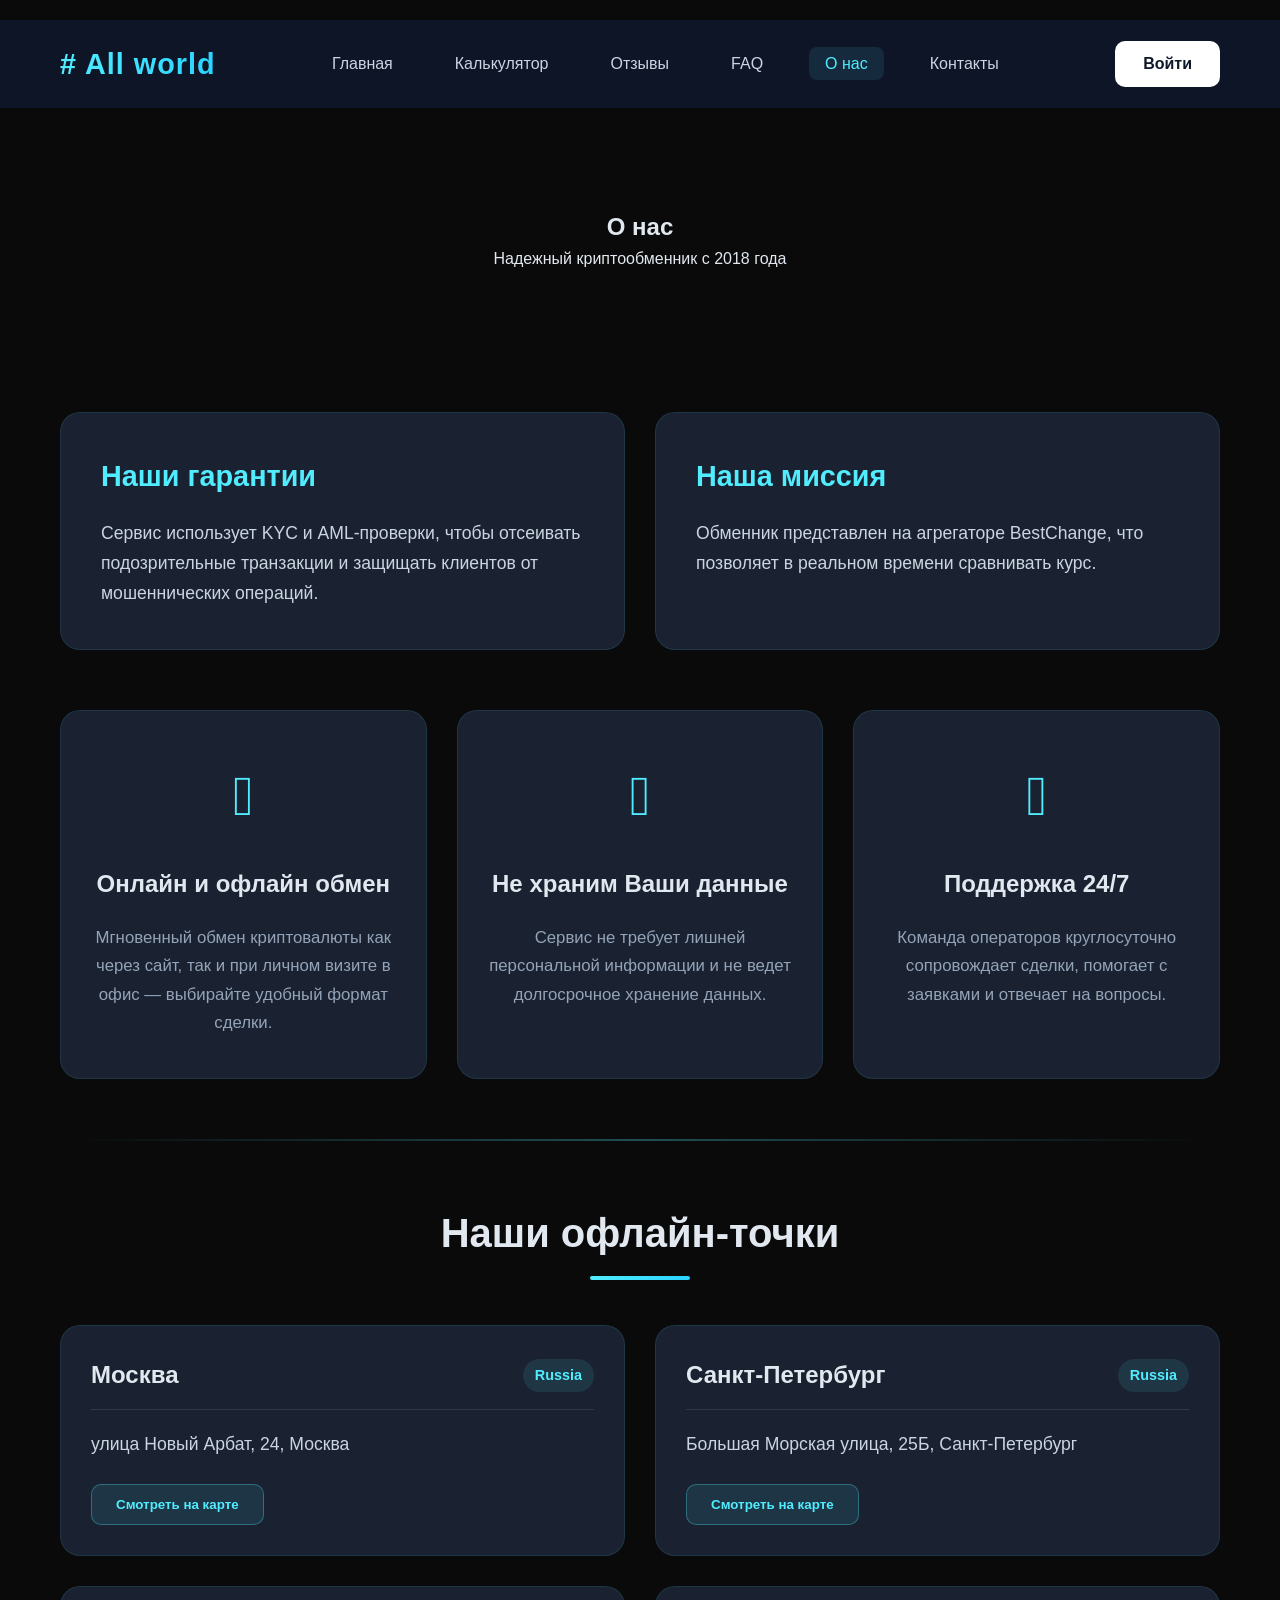
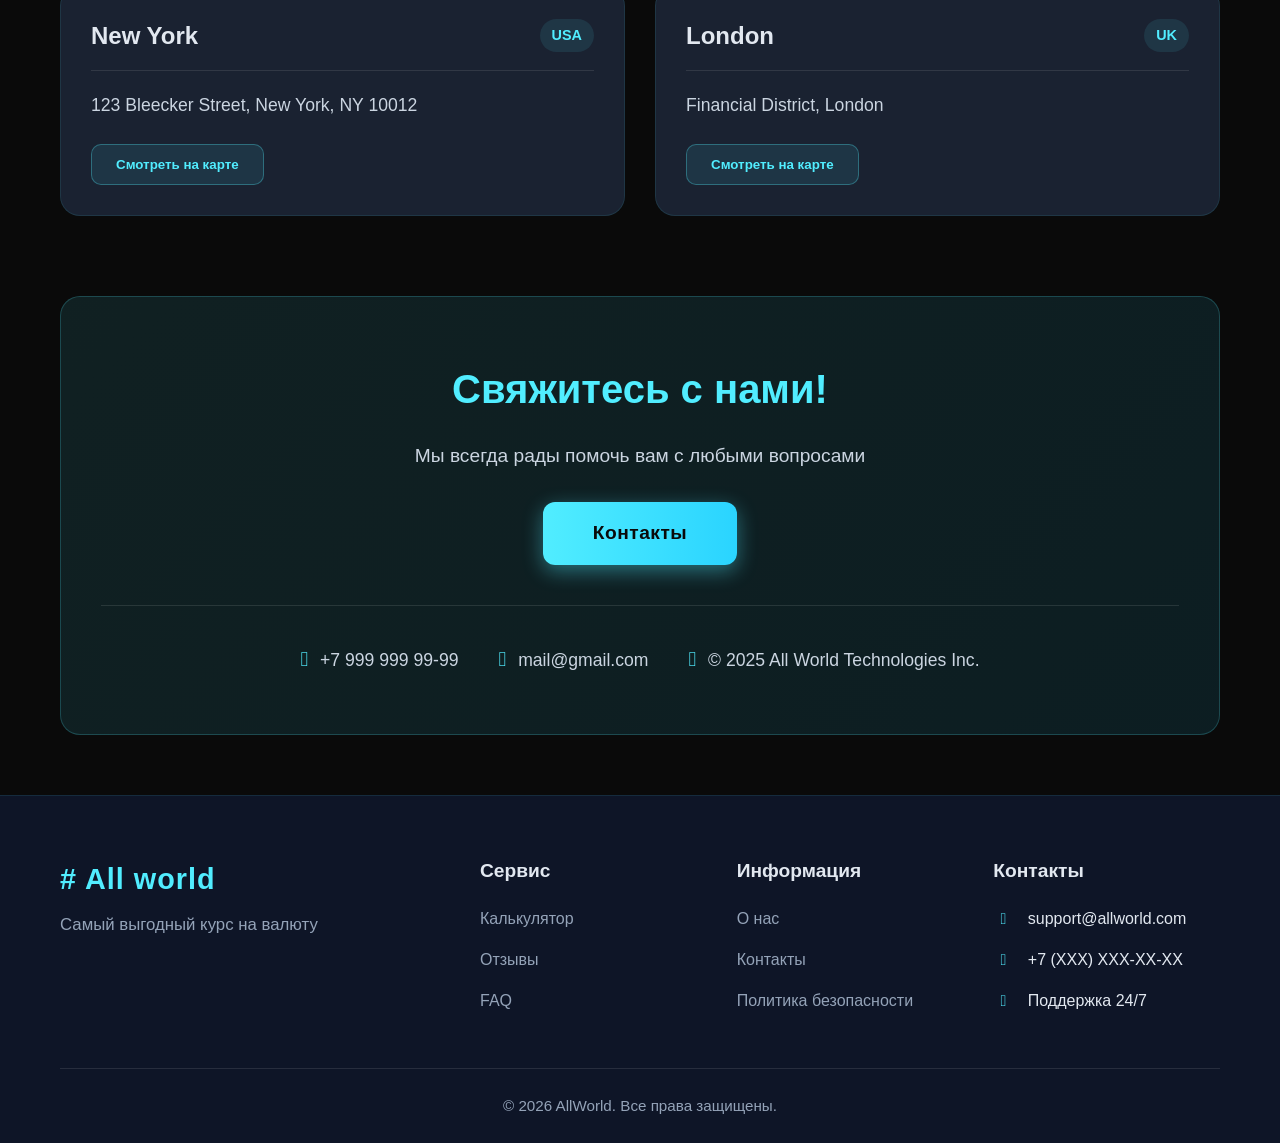
==== about.html @ 9ebff976 "aff files" ====
<!DOCTYPE html>
<!-- saved from url=(0035)https://allworld.onedaycrm.ru/about -->
<html lang="ru"><plasmo-csui id="plasmo-inspector"><template shadowrootmode="open"><style>@import "https://fonts.googleapis.com/css2?family=Inter:wght@300;400;500&display=swap";@import "https://fonts.googleapis.com/css2?family=Roboto:wght@300;400;500&display=swap";@import "https://fonts.googleapis.com/css2?family=Inter:wght@100..900&family=Roboto+Mono:ital,wght@0,100..700;1,100..700&display=swap";*,:before,:after,::backdrop{--tw-border-spacing-x:0;--tw-border-spacing-y:0;--tw-translate-x:0;--tw-translate-y:0;--tw-rotate:0;--tw-skew-x:0;--tw-skew-y:0;--tw-scale-x:1;--tw-scale-y:1;--tw-pan-x: ;--tw-pan-y: ;--tw-pinch-zoom: ;--tw-scroll-snap-strictness:proximity;--tw-gradient-from-position: ;--tw-gradient-via-position: ;--tw-gradient-to-position: ;--tw-ordinal: ;--tw-slashed-zero: ;--tw-numeric-figure: ;--tw-numeric-spacing: ;--tw-numeric-fraction: ;--tw-ring-inset: ;--tw-ring-offset-width:0px;--tw-ring-offset-color:#fff;--tw-ring-color:#3b82f680;--tw-ring-offset-shadow:0 0 #0000;--tw-ring-shadow:0 0 #0000;--tw-shadow:0 0 #0000;--tw-shadow-colored:0 0 #0000;--tw-blur: ;--tw-brightness: ;--tw-contrast: ;--tw-grayscale: ;--tw-hue-rotate: ;--tw-invert: ;--tw-saturate: ;--tw-sepia: ;--tw-drop-shadow: ;--tw-backdrop-blur: ;--tw-backdrop-brightness: ;--tw-backdrop-contrast: ;--tw-backdrop-grayscale: ;--tw-backdrop-hue-rotate: ;--tw-backdrop-invert: ;--tw-backdrop-opacity: ;--tw-backdrop-saturate: ;--tw-backdrop-sepia: ;--tw-contain-size: ;--tw-contain-layout: ;--tw-contain-paint: ;--tw-contain-style: }*,:before,:after{box-sizing:border-box;border:0 solid #e5e7eb}:before,:after{--tw-content:""}html,:host{-webkit-text-size-adjust:100%;tab-size:4;font-feature-settings:normal;font-variation-settings:normal;-webkit-tap-highlight-color:transparent;font-family:ui-sans-serif,system-ui,sans-serif,Apple Color Emoji,Segoe UI Emoji,Segoe UI Symbol,Noto Color Emoji;line-height:1.5}body{line-height:inherit;margin:0}hr{height:0;color:inherit;border-top-width:1px}abbr:where([title]){text-decoration:underline dotted}h1,h2,h3,h4,h5,h6{font-size:inherit;font-weight:inherit}a{color:inherit;text-decoration:inherit}b,strong{font-weight:bolder}code,kbd,samp,pre{font-feature-settings:normal;font-variation-settings:normal;font-family:ui-monospace,SFMono-Regular,Menlo,Monaco,Consolas,Liberation Mono,Courier New,monospace;font-size:1em}small{font-size:80%}sub,sup{vertical-align:baseline;font-size:75%;line-height:0;position:relative}sub{bottom:-.25em}sup{top:-.5em}table{text-indent:0;border-color:inherit;border-collapse:collapse}button,input,optgroup,select,textarea{font-feature-settings:inherit;font-variation-settings:inherit;font-family:inherit;font-size:100%;font-weight:inherit;line-height:inherit;letter-spacing:inherit;color:inherit;margin:0;padding:0}button,select{text-transform:none}button,input:where([type=button]),input:where([type=reset]),input:where([type=submit]){-webkit-appearance:button;background-color:#0000;background-image:none}:-moz-focusring{outline:auto}:-moz-ui-invalid{box-shadow:none}progress{vertical-align:baseline}::-webkit-inner-spin-button{height:auto}::-webkit-outer-spin-button{height:auto}[type=search]{-webkit-appearance:textfield;outline-offset:-2px}::-webkit-search-decoration{-webkit-appearance:none}::-webkit-file-upload-button{-webkit-appearance:button;font:inherit}summary{display:list-item}blockquote,dl,dd,h1,h2,h3,h4,h5,h6,hr,figure,p,pre{margin:0}fieldset{margin:0;padding:0}legend{padding:0}ol,ul,menu{margin:0;padding:0;list-style:none}dialog{padding:0}textarea{resize:vertical}input::-moz-placeholder{opacity:1;color:#9ca3af}textarea::-moz-placeholder{opacity:1;color:#9ca3af}input::placeholder,textarea::placeholder{opacity:1;color:#9ca3af}button,[role=button]{cursor:pointer}:disabled{cursor:default}img,svg,video,canvas,audio,iframe,embed,object{vertical-align:middle;display:block}img,video{max-width:100%;height:auto}[hidden]:where(:not([hidden=until-found])){display:none}.\!container{width:100%!important}.container{width:100%}@media (width>=640px){.\!container{max-width:640px!important}.container{max-width:640px}}@media (width>=768px){.\!container{max-width:768px!important}.container{max-width:768px}}@media (width>=1024px){.\!container{max-width:1024px!important}.container{max-width:1024px}}@media (width>=1280px){.\!container{max-width:1280px!important}.container{max-width:1280px}}@media (width>=1536px){.\!container{max-width:1536px!important}.container{max-width:1536px}}.sr-only{clip:rect(0,0,0,0);white-space:nowrap;border-width:0;width:1px;height:1px;margin:-1px;padding:0;position:absolute;overflow:hidden}.pointer-events-none{pointer-events:none}.visible{visibility:visible}.collapse{visibility:collapse}.static{position:static}.fixed{position:fixed}.absolute{position:absolute}.relative{position:relative}.inset-0{inset:0}.-left-5{left:-1.25rem}.-right-3{right:-.75rem}.-top-16{top:-4rem}.-top-5{top:-1.25rem}.-top-6{top:-1.5rem}.-top-8{top:-2rem}.-top-9{top:-2.25rem}.bottom-0{bottom:0}.left-0{left:0}.left-1\/2{left:50%}.left-12{left:3rem}.left-\[32px\]{left:32px}.right-0{right:0}.right-4{right:1rem}.right-\[15px\]{right:15px}.right-\[21px\]{right:21px}.right-\[39px\]{right:39px}.top-0{top:0}.top-0\.5{top:.125rem}.top-4{top:1rem}.top-40{top:10rem}.top-8{top:2rem}.top-\[120px\]{top:120px}.top-\[127px\]{top:127px}.top-\[13px\]{top:13px}.top-\[23px\]{top:23px}.top-\[250px\]{top:250px}.top-\[47px\]{top:47px}.top-auto{top:auto}.z-0{z-index:0}.z-10{z-index:10}.z-20{z-index:20}.z-50{z-index:50}.z-\[1000\]{z-index:1000}.z-\[999999\]{z-index:999999}.col-span-2{grid-column:span 2/span 2}.m-0{margin:0}.m-1{margin:.25rem}.m-2{margin:.5rem}.m-3{margin:.75rem}.m-4{margin:1rem}.m-auto{margin:auto}.-mx-4{margin-left:-1rem;margin-right:-1rem}.mx-0{margin-left:0;margin-right:0}.mx-4{margin-left:1rem;margin-right:1rem}.mx-auto{margin-left:auto;margin-right:auto}.my-0{margin-top:0;margin-bottom:0}.my-1{margin-top:.25rem;margin-bottom:.25rem}.my-10{margin-top:2.5rem;margin-bottom:2.5rem}.my-12{margin-top:3rem;margin-bottom:3rem}.my-16{margin-top:4rem;margin-bottom:4rem}.my-2{margin-top:.5rem;margin-bottom:.5rem}.my-2\.5{margin-top:.625rem;margin-bottom:.625rem}.my-3{margin-top:.75rem;margin-bottom:.75rem}.my-4{margin-top:1rem;margin-bottom:1rem}.my-5{margin-top:1.25rem;margin-bottom:1.25rem}.my-6{margin-top:1.5rem;margin-bottom:1.5rem}.my-8{margin-top:2rem;margin-bottom:2rem}.-mb-2{margin-bottom:-.5rem}.mb-0{margin-bottom:0}.mb-1{margin-bottom:.25rem}.mb-10{margin-bottom:2.5rem}.mb-12{margin-bottom:3rem}.mb-16{margin-bottom:4rem}.mb-2{margin-bottom:.5rem}.mb-3{margin-bottom:.75rem}.mb-4{margin-bottom:1rem}.mb-5{margin-bottom:1.25rem}.mb-6{margin-bottom:1.5rem}.mb-8{margin-bottom:2rem}.ml-1{margin-left:.25rem}.ml-2{margin-left:.5rem}.ml-3{margin-left:.75rem}.ml-4{margin-left:1rem}.ml-5{margin-left:1.25rem}.ml-\[-1rem\]{margin-left:-1rem}.ml-auto{margin-left:auto}.mr-0{margin-right:0}.mr-1{margin-right:.25rem}.mr-2{margin-right:.5rem}.mr-3{margin-right:.75rem}.mr-4{margin-right:1rem}.mr-\[-1rem\]{margin-right:-1rem}.ms-3{margin-inline-start:.75rem}.mt-0{margin-top:0}.mt-1{margin-top:.25rem}.mt-10{margin-top:2.5rem}.mt-12{margin-top:3rem}.mt-16{margin-top:4rem}.mt-2{margin-top:.5rem}.mt-3{margin-top:.75rem}.mt-4{margin-top:1rem}.mt-5{margin-top:1.25rem}.mt-6{margin-top:1.5rem}.mt-8{margin-top:2rem}.mt-\[-1rem\]{margin-top:-1rem}.block{display:block}.inline-block{display:inline-block}.inline{display:inline}.flex{display:flex}.inline-flex{display:inline-flex}.grid{display:grid}.contents{display:contents}.hidden{display:none}.aspect-square{aspect-ratio:1}.h-10{height:2.5rem}.h-14{height:3.5rem}.h-16{height:4rem}.h-2{height:.5rem}.h-3{height:.75rem}.h-4{height:1rem}.h-5{height:1.25rem}.h-6{height:1.5rem}.h-8{height:2rem}.h-9{height:2.25rem}.h-\[140px\]{height:140px}.h-\[14px\]{height:14px}.h-\[152px\]{height:152px}.h-\[1px\]{height:1px}.h-\[24px\]{height:24px}.h-\[251px\]{height:251px}.h-\[252px\]{height:252px}.h-\[280px\]{height:280px}.h-\[32px\]{height:32px}.h-\[360px\]{height:360px}.h-\[36px\]{height:36px}.h-\[643px\]{height:643px}.h-\[650px\]{height:650px}.h-\[6px\]{height:6px}.h-\[80\%\]{height:80%}.h-\[88px\]{height:88px}.h-auto{height:auto}.h-full{height:100%}.h-screen{height:100vh}.max-h-\[400px\]{max-height:400px}.max-h-\[594px\]{max-height:594px}.max-h-\[643px\]{max-height:643px}.max-h-\[644px\]{max-height:644px}.max-h-\[648px\]{max-height:648px}.max-h-\[794px\]{max-height:794px}.max-h-\[80vh\]{max-height:80vh}.max-h-\[813px\]{max-height:813px}.max-h-fit{max-height:fit-content}.max-h-full{max-height:100%}.min-h-0{min-height:0}.min-h-\[50px\]{min-height:50px}.w-1\/2{width:50%}.w-10{width:2.5rem}.w-11\/12{width:91.6667%}.w-12{width:3rem}.w-14{width:3.5rem}.w-16{width:4rem}.w-3{width:.75rem}.w-4{width:1rem}.w-5{width:1.25rem}.w-6{width:1.5rem}.w-8{width:2rem}.w-\[106px\]{width:106px}.w-\[108px\]{width:108px}.w-\[116px\]{width:116px}.w-\[120px\]{width:120px}.w-\[130px\]{width:130px}.w-\[140px\]{width:140px}.w-\[147px\]{width:147px}.w-\[167px\]{width:167px}.w-\[168px\]{width:168px}.w-\[177px\]{width:177px}.w-\[180px\]{width:180px}.w-\[195px\]{width:195px}.w-\[222px\]{width:222px}.w-\[296px\]{width:296px}.w-\[30px\]{width:30px}.w-\[328px\]{width:328px}.w-\[360px\]{width:360px}.w-\[48\%\]{width:48%}.w-\[50\%\]{width:50%}.w-\[60px\]{width:60px}.w-\[6px\]{width:6px}.w-\[78px\]{width:78px}.w-\[90\%\]{width:90%}.w-\[97px\]{width:97px}.w-\[98px\]{width:98px}.w-\[calc\(100\%-19px\)\]{width:calc(100% - 19px)}.w-auto{width:auto}.w-fit{width:fit-content}.w-full{width:100%}.w-min{width:min-content}.min-w-48{min-width:12rem}.min-w-5{min-width:1.25rem}.min-w-\[138px\]{min-width:138px}.min-w-\[160px\]{min-width:160px}.max-w-\[150px\]{max-width:150px}.max-w-\[220px\]{max-width:220px}.max-w-\[290px\]{max-width:290px}.max-w-\[450px\]{max-width:450px}.max-w-\[500px\]{max-width:500px}.max-w-lg{max-width:32rem}.max-w-md{max-width:28rem}.max-w-xl{max-width:36rem}.flex-1{flex:1}.flex-shrink-0,.shrink-0{flex-shrink:0}.flex-grow{flex-grow:1}.-translate-x-1\/2{--tw-translate-x:-50%;transform:translate(var(--tw-translate-x),var(--tw-translate-y))rotate(var(--tw-rotate))skewX(var(--tw-skew-x))skewY(var(--tw-skew-y))scaleX(var(--tw-scale-x))scaleY(var(--tw-scale-y))}.-translate-y-16{--tw-translate-y:-4rem;transform:translate(var(--tw-translate-x),var(--tw-translate-y))rotate(var(--tw-rotate))skewX(var(--tw-skew-x))skewY(var(--tw-skew-y))scaleX(var(--tw-scale-x))scaleY(var(--tw-scale-y))}.-translate-y-2{--tw-translate-y:-.5rem;transform:translate(var(--tw-translate-x),var(--tw-translate-y))rotate(var(--tw-rotate))skewX(var(--tw-skew-x))skewY(var(--tw-skew-y))scaleX(var(--tw-scale-x))scaleY(var(--tw-scale-y))}.-translate-y-6{--tw-translate-y:-1.5rem;transform:translate(var(--tw-translate-x),var(--tw-translate-y))rotate(var(--tw-rotate))skewX(var(--tw-skew-x))skewY(var(--tw-skew-y))scaleX(var(--tw-scale-x))scaleY(var(--tw-scale-y))}.translate-x-0{--tw-translate-x:0px;transform:translate(var(--tw-translate-x),var(--tw-translate-y))rotate(var(--tw-rotate))skewX(var(--tw-skew-x))skewY(var(--tw-skew-y))scaleX(var(--tw-scale-x))scaleY(var(--tw-scale-y))}.translate-x-0\.5{--tw-translate-x:.125rem;transform:translate(var(--tw-translate-x),var(--tw-translate-y))rotate(var(--tw-rotate))skewX(var(--tw-skew-x))skewY(var(--tw-skew-y))scaleX(var(--tw-scale-x))scaleY(var(--tw-scale-y))}.translate-x-3{--tw-translate-x:.75rem;transform:translate(var(--tw-translate-x),var(--tw-translate-y))rotate(var(--tw-rotate))skewX(var(--tw-skew-x))skewY(var(--tw-skew-y))scaleX(var(--tw-scale-x))scaleY(var(--tw-scale-y))}.translate-x-8{--tw-translate-x:2rem;transform:translate(var(--tw-translate-x),var(--tw-translate-y))rotate(var(--tw-rotate))skewX(var(--tw-skew-x))skewY(var(--tw-skew-y))scaleX(var(--tw-scale-x))scaleY(var(--tw-scale-y))}.translate-x-\[0\.6rem\]{--tw-translate-x:.6rem;transform:translate(var(--tw-translate-x),var(--tw-translate-y))rotate(var(--tw-rotate))skewX(var(--tw-skew-x))skewY(var(--tw-skew-y))scaleX(var(--tw-scale-x))scaleY(var(--tw-scale-y))}.translate-y-2{--tw-translate-y:.5rem;transform:translate(var(--tw-translate-x),var(--tw-translate-y))rotate(var(--tw-rotate))skewX(var(--tw-skew-x))skewY(var(--tw-skew-y))scaleX(var(--tw-scale-x))scaleY(var(--tw-scale-y))}.translate-y-\[23px\]{--tw-translate-y:23px;transform:translate(var(--tw-translate-x),var(--tw-translate-y))rotate(var(--tw-rotate))skewX(var(--tw-skew-x))skewY(var(--tw-skew-y))scaleX(var(--tw-scale-x))scaleY(var(--tw-scale-y))}.rotate-180{--tw-rotate:180deg;transform:translate(var(--tw-translate-x),var(--tw-translate-y))rotate(var(--tw-rotate))skewX(var(--tw-skew-x))skewY(var(--tw-skew-y))scaleX(var(--tw-scale-x))scaleY(var(--tw-scale-y))}.scale-100{--tw-scale-x:1;--tw-scale-y:1;transform:translate(var(--tw-translate-x),var(--tw-translate-y))rotate(var(--tw-rotate))skewX(var(--tw-skew-x))skewY(var(--tw-skew-y))scaleX(var(--tw-scale-x))scaleY(var(--tw-scale-y))}.scale-95{--tw-scale-x:.95;--tw-scale-y:.95;transform:translate(var(--tw-translate-x),var(--tw-translate-y))rotate(var(--tw-rotate))skewX(var(--tw-skew-x))skewY(var(--tw-skew-y))scaleX(var(--tw-scale-x))scaleY(var(--tw-scale-y))}.transform{transform:translate(var(--tw-translate-x),var(--tw-translate-y))rotate(var(--tw-rotate))skewX(var(--tw-skew-x))skewY(var(--tw-skew-y))scaleX(var(--tw-scale-x))scaleY(var(--tw-scale-y))}@keyframes pulse{50%{opacity:.5}}.animate-pulse-slow{animation:3s cubic-bezier(.4,0,.6,1) infinite pulse}.cursor-default{cursor:default}.cursor-grab{cursor:grab}.cursor-grabbing{cursor:grabbing}.cursor-not-allowed{cursor:not-allowed}.cursor-pointer{cursor:pointer}.select-none{user-select:none}.resize{resize:both}.list-none{list-style-type:none}.grid-cols-3{grid-template-columns:repeat(3,minmax(0,1fr))}.flex-row{flex-direction:row}.flex-col{flex-direction:column}.flex-wrap{flex-wrap:wrap}.flex-nowrap{flex-wrap:nowrap}.items-start{align-items:flex-start}.items-end{align-items:flex-end}.items-center{align-items:center}.items-baseline{align-items:baseline}.justify-start{justify-content:flex-start}.justify-end{justify-content:flex-end}.justify-center{justify-content:center}.justify-between{justify-content:space-between}.justify-around{justify-content:space-around}.gap-0{gap:0}.gap-1{gap:.25rem}.gap-2{gap:.5rem}.gap-3{gap:.75rem}.gap-4{gap:1rem}.gap-\[10px\]{gap:10px}.gap-x-1{-moz-column-gap:.25rem;column-gap:.25rem}.gap-x-2{-moz-column-gap:.5rem;column-gap:.5rem}.gap-x-3{-moz-column-gap:.75rem;column-gap:.75rem}.gap-y-2{row-gap:.5rem}.gap-y-3{row-gap:.75rem}.gap-y-4{row-gap:1rem}.gap-y-5{row-gap:1.25rem}.space-x-1>:not([hidden])~:not([hidden]){--tw-space-x-reverse:0;margin-right:calc(.25rem*var(--tw-space-x-reverse));margin-left:calc(.25rem*calc(1 - var(--tw-space-x-reverse)))}.space-y-1>:not([hidden])~:not([hidden]){--tw-space-y-reverse:0;margin-top:calc(.25rem*calc(1 - var(--tw-space-y-reverse)));margin-bottom:calc(.25rem*var(--tw-space-y-reverse))}.space-y-2>:not([hidden])~:not([hidden]){--tw-space-y-reverse:0;margin-top:calc(.5rem*calc(1 - var(--tw-space-y-reverse)));margin-bottom:calc(.5rem*var(--tw-space-y-reverse))}.space-y-3>:not([hidden])~:not([hidden]){--tw-space-y-reverse:0;margin-top:calc(.75rem*calc(1 - var(--tw-space-y-reverse)));margin-bottom:calc(.75rem*var(--tw-space-y-reverse))}.space-y-4>:not([hidden])~:not([hidden]){--tw-space-y-reverse:0;margin-top:calc(1rem*calc(1 - var(--tw-space-y-reverse)));margin-bottom:calc(1rem*var(--tw-space-y-reverse))}.divide-y>:not([hidden])~:not([hidden]){--tw-divide-y-reverse:0;border-top-width:calc(1px*calc(1 - var(--tw-divide-y-reverse)));border-bottom-width:calc(1px*var(--tw-divide-y-reverse))}.divide-gray-100>:not([hidden])~:not([hidden]){--tw-divide-opacity:1;border-color:rgb(243 244 246/var(--tw-divide-opacity,1))}.overflow-auto{overflow:auto}.overflow-hidden{overflow:hidden}.overflow-visible{overflow:visible}.overflow-x-auto{overflow-x:auto}.overflow-y-auto{overflow-y:auto}.overflow-x-hidden{overflow-x:hidden}.overflow-x-scroll{overflow-x:scroll}.overflow-y-scroll{overflow-y:scroll}.truncate{text-overflow:ellipsis;white-space:nowrap;overflow:hidden}.whitespace-normal{white-space:normal}.whitespace-nowrap{white-space:nowrap}.whitespace-pre-line{white-space:pre-line}.whitespace-pre-wrap{white-space:pre-wrap}.break-words{overflow-wrap:break-word}.rounded{border-radius:.25rem}.rounded-\[3px\]{border-radius:3px}.rounded-\[4px\]{border-radius:4px}.rounded-full{border-radius:9999px}.rounded-lg{border-radius:.5rem}.rounded-md{border-radius:.375rem}.rounded-sm{border-radius:.125rem}.rounded-xl{border-radius:.75rem}.rounded-b-lg{border-bottom-right-radius:.5rem;border-bottom-left-radius:.5rem}.rounded-b-xl{border-bottom-right-radius:.75rem;border-bottom-left-radius:.75rem}.rounded-t-lg{border-top-left-radius:.5rem;border-top-right-radius:.5rem}.rounded-t-xl{border-top-left-radius:.75rem;border-top-right-radius:.75rem}.border{border-width:1px}.border-y{border-top-width:1px;border-bottom-width:1px}.border-b{border-bottom-width:1px}.border-t{border-top-width:1px}.border-dashed{border-style:dashed}.border-none{border-style:none}.border-black\/10{border-color:#0000001a}.border-black\/15{border-color:#00000026}.border-black\/20{border-color:#0003}.border-black\/25{border-color:#00000040}.border-black\/8{border-color:#00000014}.border-black\/\[0\.16\]{border-color:#00000029}.border-gray-200{--tw-border-opacity:1;border-color:rgb(229 231 235/var(--tw-border-opacity,1))}.border-gray-300{--tw-border-opacity:1;border-color:rgb(209 213 219/var(--tw-border-opacity,1))}.border-gray-700{--tw-border-opacity:1;border-color:rgb(55 65 81/var(--tw-border-opacity,1))}.border-peeper-purple{--tw-border-opacity:1;border-color:rgb(93 45 230/var(--tw-border-opacity,1))}.border-red-200{--tw-border-opacity:1;border-color:rgb(254 202 202/var(--tw-border-opacity,1))}.border-surface-gray{--tw-border-opacity:1;border-color:rgb(245 245 245/var(--tw-border-opacity,1))}.border-white{--tw-border-opacity:1;border-color:rgb(255 255 255/var(--tw-border-opacity,1))}.border-white\/10{border-color:#ffffff1a}.border-white\/15{border-color:#ffffff26}.border-white\/20{border-color:#fff3}.border-white\/25{border-color:#ffffff40}.border-white\/8{border-color:#ffffff14}.border-t-gray-200{--tw-border-opacity:1;border-top-color:rgb(229 231 235/var(--tw-border-opacity,1))}.border-t-white\/15{border-top-color:#ffffff26}.bg-\[\#05381A\]{--tw-bg-opacity:1;background-color:rgb(5 56 26/var(--tw-bg-opacity,1))}.bg-\[\#580808\]{--tw-bg-opacity:1;background-color:rgb(88 8 8/var(--tw-bg-opacity,1))}.bg-\[\#C5F1D8\]{--tw-bg-opacity:1;background-color:rgb(197 241 216/var(--tw-bg-opacity,1))}.bg-\[\#C7C7C7\]{--tw-bg-opacity:1;background-color:rgb(199 199 199/var(--tw-bg-opacity,1))}.bg-\[\#EBEBEB\]{--tw-bg-opacity:1;background-color:rgb(235 235 235/var(--tw-bg-opacity,1))}.bg-\[\#FCDEDE\]{--tw-bg-opacity:1;background-color:rgb(252 222 222/var(--tw-bg-opacity,1))}.bg-active-tab{background-color:#5d2de614}.bg-active-tab-hover{background-color:#5d2de629}.bg-black{--tw-bg-opacity:1;background-color:rgb(0 0 0/var(--tw-bg-opacity,1))}.bg-black\/10{background-color:#0000001a}.bg-black\/25{background-color:#00000040}.bg-black\/30{background-color:#0000004d}.bg-black\/40{background-color:#0006}.bg-black\/5{background-color:#0000000d}.bg-black\/60{background-color:#0009}.bg-black\/8{background-color:#00000014}.bg-blue-500{--tw-bg-opacity:1;background-color:rgb(59 130 246/var(--tw-bg-opacity,1))}.bg-gray-100{--tw-bg-opacity:1;background-color:rgb(243 244 246/var(--tw-bg-opacity,1))}.bg-gray-200{--tw-bg-opacity:1;background-color:rgb(229 231 235/var(--tw-bg-opacity,1))}.bg-gray-300{--tw-bg-opacity:1;background-color:rgb(209 213 219/var(--tw-bg-opacity,1))}.bg-peeper-dark-gray{--tw-bg-opacity:1;background-color:rgb(38 38 38/var(--tw-bg-opacity,1))}.bg-peeper-dark-pink\/15{background-color:#fb3aa226}.bg-peeper-dark-pink\/25{background-color:#fb3aa240}.bg-peeper-gray{--tw-bg-opacity:1;background-color:rgb(102 102 102/var(--tw-bg-opacity,1))}.bg-peeper-green{--tw-bg-opacity:1;background-color:rgb(5 56 26/var(--tw-bg-opacity,1))}.bg-peeper-light-green{--tw-bg-opacity:1;background-color:rgb(211 248 225/var(--tw-bg-opacity,1))}.bg-peeper-pink-accent{--tw-bg-opacity:1;background-color:rgb(255 235 246/var(--tw-bg-opacity,1))}.bg-peeper-purple{--tw-bg-opacity:1;background-color:rgb(93 45 230/var(--tw-bg-opacity,1))}.bg-peeper-purple\/15{background-color:#5d2de626}.bg-peeper-purple\/35{background-color:#5d2de659}.bg-peeper-purple\/50{background-color:#5d2de680}.bg-peeper-purple\/8{background-color:#5d2de614}.bg-peeper-white-hover{--tw-bg-opacity:1;background-color:rgb(245 245 245/var(--tw-bg-opacity,1))}.bg-primary{--tw-bg-opacity:1;background-color:rgb(14 14 14/var(--tw-bg-opacity,1))}.bg-red-50{--tw-bg-opacity:1;background-color:rgb(254 242 242/var(--tw-bg-opacity,1))}.bg-secondary{--tw-bg-opacity:1;background-color:rgb(38 38 38/var(--tw-bg-opacity,1))}.bg-surface-gray{--tw-bg-opacity:1;background-color:rgb(245 245 245/var(--tw-bg-opacity,1))}.bg-transparent{background-color:#0000}.bg-white{--tw-bg-opacity:1;background-color:rgb(255 255 255/var(--tw-bg-opacity,1))}.bg-white\/10{background-color:#ffffff1a}.bg-white\/15{background-color:#ffffff26}.bg-white\/5{background-color:#ffffff0d}.bg-white\/8{background-color:#ffffff14}.bg-opacity-80{--tw-bg-opacity:.8}.bg-gradient-to-b{background-image:linear-gradient(to bottom,var(--tw-gradient-stops))}.bg-gradient-to-t{background-image:linear-gradient(to top,var(--tw-gradient-stops))}.from-black\/0{--tw-gradient-from:#0000 var(--tw-gradient-from-position);--tw-gradient-to:#0000 var(--tw-gradient-to-position);--tw-gradient-stops:var(--tw-gradient-from),var(--tw-gradient-to)}.from-white\/0{--tw-gradient-from:#fff0 var(--tw-gradient-from-position);--tw-gradient-to:#fff0 var(--tw-gradient-to-position);--tw-gradient-stops:var(--tw-gradient-from),var(--tw-gradient-to)}.from-white\/80{--tw-gradient-from:#fffc var(--tw-gradient-from-position);--tw-gradient-to:#fff0 var(--tw-gradient-to-position);--tw-gradient-stops:var(--tw-gradient-from),var(--tw-gradient-to)}.via-white\/50{--tw-gradient-to:#fff0 var(--tw-gradient-to-position);--tw-gradient-stops:var(--tw-gradient-from),#ffffff80 var(--tw-gradient-via-position),var(--tw-gradient-to)}.via-white\/70{--tw-gradient-to:#fff0 var(--tw-gradient-to-position);--tw-gradient-stops:var(--tw-gradient-from),#ffffffb3 var(--tw-gradient-via-position),var(--tw-gradient-to)}.to-black\/60{--tw-gradient-to:#0009 var(--tw-gradient-to-position)}.to-white\/0{--tw-gradient-to:#fff0 var(--tw-gradient-to-position)}.to-white\/100{--tw-gradient-to:#fff var(--tw-gradient-to-position)}.fill-\[\#5D2DE6\]{fill:#5d2de6}.fill-\[\#999\]{fill:#999}.fill-\[\#9E81F0\]{fill:#9e81f0}.fill-\[\#C7C7C7\]{fill:#c7c7c7}.fill-inspector-props{fill:#999}.fill-peeper-dark-gray{fill:#262626}.stroke-peeper-gray{stroke:#666}.stroke-peeper-light-pink{stroke:#9e81f0}.stroke-peeper-purple{stroke:#5d2de6}.stroke-peeper-white-secondary{stroke:#c7c7c7}.object-contain{-o-object-fit:contain;object-fit:contain}.object-cover{-o-object-fit:cover;object-fit:cover}.p-0{padding:0}.p-1{padding:.25rem}.p-1\.5{padding:.375rem}.p-2{padding:.5rem}.p-3{padding:.75rem}.p-4{padding:1rem}.p-5{padding:1.25rem}.p-6{padding:1.5rem}.p-\[12px\]{padding:12px}.px-0{padding-left:0;padding-right:0}.px-1{padding-left:.25rem;padding-right:.25rem}.px-2{padding-left:.5rem;padding-right:.5rem}.px-3{padding-left:.75rem;padding-right:.75rem}.px-4{padding-left:1rem;padding-right:1rem}.px-6{padding-left:1.5rem;padding-right:1.5rem}.px-\[10px\]{padding-left:10px;padding-right:10px}.py-0{padding-top:0;padding-bottom:0}.py-1{padding-top:.25rem;padding-bottom:.25rem}.py-2{padding-top:.5rem;padding-bottom:.5rem}.py-3{padding-top:.75rem;padding-bottom:.75rem}.py-4{padding-top:1rem;padding-bottom:1rem}.py-5{padding-top:1.25rem;padding-bottom:1.25rem}.py-8{padding-top:2rem;padding-bottom:2rem}.py-\[2px\]{padding-top:2px;padding-bottom:2px}.pb-1{padding-bottom:.25rem}.pb-4{padding-bottom:1rem}.pb-6{padding-bottom:1.5rem}.pl-1{padding-left:.25rem}.pl-3{padding-left:.75rem}.pr-2{padding-right:.5rem}.pt-1{padding-top:.25rem}.pt-2{padding-top:.5rem}.pt-4{padding-top:1rem}.text-left{text-align:left}.text-center{text-align:center}.font-mono{font-family:ui-monospace,SFMono-Regular,Menlo,Monaco,Consolas,Liberation Mono,Courier New,monospace}.font-roboto{font-family:Roboto,sans-serif,Roboto Mono}.font-roboto-mono{font-family:Roboto Mono}.text-2xl{font-size:1.5rem;line-height:2rem}.text-\[10px\]{font-size:10px}.text-\[12px\]{font-size:12px}.text-\[14px\]{font-size:14px}.text-base{font-size:1rem;line-height:1.5rem}.text-lg{font-size:1.125rem;line-height:1.75rem}.text-sm{font-size:.875rem;line-height:1.25rem}.text-xl{font-size:1.25rem;line-height:1.75rem}.text-xs{font-size:.75rem;line-height:1rem}.font-\[500\]{font-weight:500}.font-bold{font-weight:700}.font-light{font-weight:300}.font-medium{font-weight:500}.font-normal{font-weight:400}.font-semibold{font-weight:600}.uppercase{text-transform:uppercase}.\!capitalize{text-transform:capitalize!important}.capitalize{text-transform:capitalize}.normal-case{text-transform:none}.leading-120{line-height:120%}.leading-130{line-height:130%}.leading-140{line-height:140%}.leading-6{line-height:1.5rem}.leading-none{line-height:1}.leading-paragraph{line-height:140%}.tracking-14{letter-spacing:-.14px}.tracking-16{letter-spacing:-.16px}.tracking-2{letter-spacing:-.2px}.tracking-24{letter-spacing:-.24px}.tracking-4{letter-spacing:-.4px}.tracking-wide{letter-spacing:.025em}.tracking-wider{letter-spacing:.05em}.text-\[\#0E0E0E\]{--tw-text-opacity:1;color:rgb(14 14 14/var(--tw-text-opacity,1))}.text-\[\#580808\]{--tw-text-opacity:1;color:rgb(88 8 8/var(--tw-text-opacity,1))}.text-\[\#C5F1D8\]{--tw-text-opacity:1;color:rgb(197 241 216/var(--tw-text-opacity,1))}.text-\[\#F7CECE\]{--tw-text-opacity:1;color:rgb(247 206 206/var(--tw-text-opacity,1))}.text-black{--tw-text-opacity:1;color:rgb(0 0 0/var(--tw-text-opacity,1))}.text-blue-500{--tw-text-opacity:1;color:rgb(59 130 246/var(--tw-text-opacity,1))}.text-blue-600{--tw-text-opacity:1;color:rgb(37 99 235/var(--tw-text-opacity,1))}.text-gray-200{--tw-text-opacity:1;color:rgb(229 231 235/var(--tw-text-opacity,1))}.text-gray-400{--tw-text-opacity:1;color:rgb(156 163 175/var(--tw-text-opacity,1))}.text-gray-500{--tw-text-opacity:1;color:rgb(107 114 128/var(--tw-text-opacity,1))}.text-gray-600{--tw-text-opacity:1;color:rgb(75 85 99/var(--tw-text-opacity,1))}.text-gray-700{--tw-text-opacity:1;color:rgb(55 65 81/var(--tw-text-opacity,1))}.text-gray-800{--tw-text-opacity:1;color:rgb(31 41 55/var(--tw-text-opacity,1))}.text-gray-900{--tw-text-opacity:1;color:rgb(17 24 39/var(--tw-text-opacity,1))}.text-inspector-props{--tw-text-opacity:1;color:rgb(153 153 153/var(--tw-text-opacity,1))}.text-orange-600{--tw-text-opacity:1;color:rgb(234 88 12/var(--tw-text-opacity,1))}.text-peeper-dark-gray{--tw-text-opacity:1;color:rgb(38 38 38/var(--tw-text-opacity,1))}.text-peeper-gray{--tw-text-opacity:1;color:rgb(102 102 102/var(--tw-text-opacity,1))}.text-peeper-green{--tw-text-opacity:1;color:rgb(5 56 26/var(--tw-text-opacity,1))}.text-peeper-light-pink{--tw-text-opacity:1;color:rgb(158 129 240/var(--tw-text-opacity,1))}.text-peeper-pink{--tw-text-opacity:1;color:rgb(201 46 130/var(--tw-text-opacity,1))}.text-peeper-purple{--tw-text-opacity:1;color:rgb(93 45 230/var(--tw-text-opacity,1))}.text-peeper-white{--tw-text-opacity:1;color:rgb(222 222 222/var(--tw-text-opacity,1))}.text-peeper-white-secondary{--tw-text-opacity:1;color:rgb(199 199 199/var(--tw-text-opacity,1))}.text-primary{--tw-text-opacity:1;color:rgb(14 14 14/var(--tw-text-opacity,1))}.text-primary\/60{color:#0e0e0e99}.text-primary\/80{color:#0e0e0ecc}.text-red-600{--tw-text-opacity:1;color:rgb(220 38 38/var(--tw-text-opacity,1))}.text-red-800{--tw-text-opacity:1;color:rgb(153 27 27/var(--tw-text-opacity,1))}.text-secondary{--tw-text-opacity:1;color:rgb(38 38 38/var(--tw-text-opacity,1))}.text-white{--tw-text-opacity:1;color:rgb(255 255 255/var(--tw-text-opacity,1))}.text-white\/60{color:#fff9}.text-white\/80{color:#fffc}.text-white\/90{color:#ffffffe6}.opacity-0{opacity:0}.opacity-100{opacity:1}.opacity-30{opacity:.3}.opacity-50{opacity:.5}.opacity-60{opacity:.6}.\!shadow{--tw-shadow:0 1px 3px 0 #0000001a,0 1px 2px -1px #0000001a!important;--tw-shadow-colored:0 1px 3px 0 var(--tw-shadow-color),0 1px 2px -1px var(--tw-shadow-color)!important;box-shadow:var(--tw-ring-offset-shadow,0 0 #0000),var(--tw-ring-shadow,0 0 #0000),var(--tw-shadow)!important}.shadow{--tw-shadow:0 1px 3px 0 #0000001a,0 1px 2px -1px #0000001a;--tw-shadow-colored:0 1px 3px 0 var(--tw-shadow-color),0 1px 2px -1px var(--tw-shadow-color);box-shadow:var(--tw-ring-offset-shadow,0 0 #0000),var(--tw-ring-shadow,0 0 #0000),var(--tw-shadow)}.shadow-lg{--tw-shadow:0 10px 15px -3px #0000001a,0 4px 6px -4px #0000001a;--tw-shadow-colored:0 10px 15px -3px var(--tw-shadow-color),0 4px 6px -4px var(--tw-shadow-color);box-shadow:var(--tw-ring-offset-shadow,0 0 #0000),var(--tw-ring-shadow,0 0 #0000),var(--tw-shadow)}.shadow-md{--tw-shadow:0 4px 6px -1px #0000001a,0 2px 4px -2px #0000001a;--tw-shadow-colored:0 4px 6px -1px var(--tw-shadow-color),0 2px 4px -2px var(--tw-shadow-color);box-shadow:var(--tw-ring-offset-shadow,0 0 #0000),var(--tw-ring-shadow,0 0 #0000),var(--tw-shadow)}.shadow-sm{--tw-shadow:0 1px 2px 0 #0000000d;--tw-shadow-colored:0 1px 2px 0 var(--tw-shadow-color);box-shadow:var(--tw-ring-offset-shadow,0 0 #0000),var(--tw-ring-shadow,0 0 #0000),var(--tw-shadow)}.shadow-xl{--tw-shadow:0 20px 25px -5px #0000001a,0 8px 10px -6px #0000001a;--tw-shadow-colored:0 20px 25px -5px var(--tw-shadow-color),0 8px 10px -6px var(--tw-shadow-color);box-shadow:var(--tw-ring-offset-shadow,0 0 #0000),var(--tw-ring-shadow,0 0 #0000),var(--tw-shadow)}.shadow-white{--tw-shadow-color:#fff;--tw-shadow:var(--tw-shadow-colored)}.outline{outline-style:solid}.outline-2{outline-width:2px}.outline-offset-4{outline-offset:4px}.outline-blue-400{outline-color:#60a5fa}.ring{--tw-ring-offset-shadow:var(--tw-ring-inset)0 0 0 var(--tw-ring-offset-width)var(--tw-ring-offset-color);--tw-ring-shadow:var(--tw-ring-inset)0 0 0 calc(3px + var(--tw-ring-offset-width))var(--tw-ring-color);box-shadow:var(--tw-ring-offset-shadow),var(--tw-ring-shadow),var(--tw-shadow,0 0 #0000)}.ring-4{--tw-ring-offset-shadow:var(--tw-ring-inset)0 0 0 var(--tw-ring-offset-width)var(--tw-ring-offset-color);--tw-ring-shadow:var(--tw-ring-inset)0 0 0 calc(4px + var(--tw-ring-offset-width))var(--tw-ring-color);box-shadow:var(--tw-ring-offset-shadow),var(--tw-ring-shadow),var(--tw-shadow,0 0 #0000)}.ring-blue-400{--tw-ring-opacity:1;--tw-ring-color:rgb(96 165 250/var(--tw-ring-opacity,1))}.ring-offset-2{--tw-ring-offset-width:2px}.blur{--tw-blur:blur(8px);filter:var(--tw-blur)var(--tw-brightness)var(--tw-contrast)var(--tw-grayscale)var(--tw-hue-rotate)var(--tw-invert)var(--tw-saturate)var(--tw-sepia)var(--tw-drop-shadow)}.filter{filter:var(--tw-blur)var(--tw-brightness)var(--tw-contrast)var(--tw-grayscale)var(--tw-hue-rotate)var(--tw-invert)var(--tw-saturate)var(--tw-sepia)var(--tw-drop-shadow)}.backdrop-blur-sm{--tw-backdrop-blur:blur(4px);backdrop-filter:var(--tw-backdrop-blur)var(--tw-backdrop-brightness)var(--tw-backdrop-contrast)var(--tw-backdrop-grayscale)var(--tw-backdrop-hue-rotate)var(--tw-backdrop-invert)var(--tw-backdrop-opacity)var(--tw-backdrop-saturate)var(--tw-backdrop-sepia)}.transition{transition-property:color,background-color,border-color,text-decoration-color,fill,stroke,opacity,box-shadow,transform,filter,backdrop-filter;transition-duration:.15s;transition-timing-function:cubic-bezier(.4,0,.2,1)}.transition-all{transition-property:all;transition-duration:.15s;transition-timing-function:cubic-bezier(.4,0,.2,1)}.transition-colors{transition-property:color,background-color,border-color,text-decoration-color,fill,stroke;transition-duration:.15s;transition-timing-function:cubic-bezier(.4,0,.2,1)}.transition-opacity{transition-property:opacity;transition-duration:.15s;transition-timing-function:cubic-bezier(.4,0,.2,1)}.transition-transform{transition-property:transform;transition-duration:.15s;transition-timing-function:cubic-bezier(.4,0,.2,1)}.duration-0{transition-duration:0s}.duration-100{transition-duration:.1s}.duration-150{transition-duration:.15s}.duration-200{transition-duration:.2s}.duration-300{transition-duration:.3s}.duration-500{transition-duration:.5s}.ease-in-out{transition-timing-function:cubic-bezier(.4,0,.2,1)}@custom-variant dark (&:where(.dark,.dark*));body{cursor:default;margin:0;padding:0;font-family:Inter,sans-serif;font-size:16px;line-height:1.5}#plasmo-shadow-container{position:fixed!important}.hide-scrollbar::-webkit-scrollbar{display:none}.hide-scrollbar{-ms-overflow-style:none;scrollbar-width:none}.fill-available{height:stretch}.transparency-grid{background-color:#fff;background-image:linear-gradient(45deg,#d4d4d40f 25%,#0000 25%),linear-gradient(-45deg,#d4d4d481 25%,#0000 25%),linear-gradient(45deg,#0000 75%,#d4d4d481 75%),linear-gradient(-45deg,#0000 75%,#d4d4d481 75%);background-position:0 0,0 10px,10px -10px,-10px 0;background-size:20px 20px}.transparency-grid-black{background-color:#000;background-image:repeating-conic-gradient(#1a1a1a 0% 25%,#333 0% 50%);background-size:20px 20px}.border-element{background:#f5f5f5;position:absolute}.border-element-dark{background:#262626;position:absolute}.top{width:85%;height:4px;top:-1px;left:50%;transform:translate(-50%)}.bottom{width:85%;height:4px;bottom:-1px;left:50%;transform:translate(-50%)}.left{width:4px;height:79%;top:50%;left:-1px;transform:translateY(-50%)}.right{width:4px;height:79%;top:50%;right:-1px;transform:translateY(-50%)}.shadow{box-shadow:0 1px 3px #0000001f}.button_shadow{box-shadow:0 3px 3px -3px #00000029}.soft-shadow{box-shadow:0 4px 4px -4px #00000029}.dropdown-shadow{box-shadow:0 4px 4px -4px #00000040}.blur-fade:after{content:"";pointer-events:none;background:linear-gradient(270deg,#fff,#0000);width:80px;position:absolute;top:0;bottom:0;right:0}.blur-fade-dark:after{content:"";pointer-events:none;background:linear-gradient(270deg,#0e0e0e,#0000);width:80px;position:absolute;top:0;bottom:0;right:0}.gradient-background{background:linear-gradient(241deg,#fef6eb -.17%,#fef0f8 100%);transition:transform .3s ease-in-out;position:absolute;inset:0}.hover\:border-gray-300:hover{--tw-border-opacity:1;border-color:rgb(209 213 219/var(--tw-border-opacity,1))}.hover\:bg-active-tab:hover{background-color:#5d2de614}.hover\:bg-active-tab-hover:hover{background-color:#5d2de629}.hover\:bg-black\/10:hover{background-color:#0000001a}.hover\:bg-black\/5:hover{background-color:#0000000d}.hover\:bg-black\/8:hover{background-color:#00000014}.hover\:bg-blue-600:hover{--tw-bg-opacity:1;background-color:rgb(37 99 235/var(--tw-bg-opacity,1))}.hover\:bg-gray-100:hover{--tw-bg-opacity:1;background-color:rgb(243 244 246/var(--tw-bg-opacity,1))}.hover\:bg-gray-50:hover{--tw-bg-opacity:1;background-color:rgb(249 250 251/var(--tw-bg-opacity,1))}.hover\:bg-peeper-dark-gray:hover{--tw-bg-opacity:1;background-color:rgb(38 38 38/var(--tw-bg-opacity,1))}.hover\:bg-peeper-pink-accent\/80:hover{background-color:#ffebf6cc}.hover\:bg-peeper-purple-hover:hover{--tw-bg-opacity:1;background-color:rgb(74 36 184/var(--tw-bg-opacity,1))}.hover\:bg-peeper-purple\/15:hover{background-color:#5d2de626}.hover\:bg-peeper-purple\/30:hover{background-color:#5d2de64d}.hover\:bg-peeper-purple\/50:hover{background-color:#5d2de680}.hover\:bg-peeper-purple\/90:hover{background-color:#5d2de6e6}.hover\:bg-peeper-white-hover:hover{--tw-bg-opacity:1;background-color:rgb(245 245 245/var(--tw-bg-opacity,1))}.hover\:bg-peeper-white-hover\/15:hover{background-color:#f5f5f526}.hover\:bg-peeper-white-hover\/5:hover{background-color:#f5f5f50d}.hover\:bg-primary\/80:hover{background-color:#0e0e0ecc}.hover\:bg-surface-gray:hover{--tw-bg-opacity:1;background-color:rgb(245 245 245/var(--tw-bg-opacity,1))}.hover\:bg-white\/10:hover{background-color:#ffffff1a}.hover\:bg-white\/15:hover{background-color:#ffffff26}.hover\:bg-white\/20:hover{background-color:#fff3}.hover\:bg-white\/25:hover{background-color:#ffffff40}.hover\:bg-white\/30:hover{background-color:#ffffff4d}.hover\:bg-white\/5:hover{background-color:#ffffff0d}.hover\:bg-white\/8:hover{background-color:#ffffff14}.hover\:bg-opacity-100:hover{--tw-bg-opacity:1}.hover\:text-gray-900:hover{--tw-text-opacity:1;color:rgb(17 24 39/var(--tw-text-opacity,1))}.hover\:text-primary:hover{--tw-text-opacity:1;color:rgb(14 14 14/var(--tw-text-opacity,1))}.hover\:text-white:hover{--tw-text-opacity:1;color:rgb(255 255 255/var(--tw-text-opacity,1))}.hover\:opacity-70:hover{opacity:.7}.focus\:outline-none:focus{outline-offset:2px;outline:2px solid #0000}.active\:cursor-grabbing:active{cursor:grabbing}.group:hover .group-hover\:border-\[\#7241FF\]{--tw-border-opacity:1;border-color:rgb(114 65 255/var(--tw-border-opacity,1))}.group:hover .group-hover\:stroke-\[\#7241FF\]{stroke:#7241ff}.group:hover .group-hover\:opacity-100{opacity:1}.peer:checked~.peer-checked\:bg-peeper-purple{--tw-bg-opacity:1;background-color:rgb(93 45 230/var(--tw-bg-opacity,1))}.peer:focus~.peer-focus\:ring-2{--tw-ring-offset-shadow:var(--tw-ring-inset)0 0 0 var(--tw-ring-offset-width)var(--tw-ring-offset-color);--tw-ring-shadow:var(--tw-ring-inset)0 0 0 calc(2px + var(--tw-ring-offset-width))var(--tw-ring-color);box-shadow:var(--tw-ring-offset-shadow),var(--tw-ring-shadow),var(--tw-shadow,0 0 #0000)}.after\:absolute:after{position:absolute}.after\:start-\[2px\]:after{inset-inline-start:2px}.after\:top-\[2px\]:after{top:2px}.after\:h-3:after{height:.75rem}.after\:w-3:after{width:.75rem}.after\:rounded-full:after{border-radius:9999px}.after\:border:after{border-width:1px}.after\:border-gray-300:after{--tw-border-opacity:1;border-color:rgb(209 213 219/var(--tw-border-opacity,1))}.after\:bg-white:after{--tw-bg-opacity:1;background-color:rgb(255 255 255/var(--tw-bg-opacity,1))}.after\:transition-all:after{transition-property:all;transition-duration:.15s;transition-timing-function:cubic-bezier(.4,0,.2,1)}.after\:content-\[\'\'\]:after{--tw-content:"";content:var(--tw-content)}.peer:checked~.peer-checked\:after\:translate-x-2:after{--tw-translate-x:.5rem;transform:translate(var(--tw-translate-x),var(--tw-translate-y))rotate(var(--tw-rotate))skewX(var(--tw-skew-x))skewY(var(--tw-skew-y))scaleX(var(--tw-scale-x))scaleY(var(--tw-scale-y))}.peer:checked~.peer-checked\:after\:border-white:after{--tw-border-opacity:1;border-color:rgb(255 255 255/var(--tw-border-opacity,1))}.dark\:border-gray-600:is(.dark *){--tw-border-opacity:1;border-color:rgb(75 85 99/var(--tw-border-opacity,1))}.dark\:bg-gray-300:is(.dark *){--tw-bg-opacity:1;background-color:rgb(209 213 219/var(--tw-bg-opacity,1))}.dark\:bg-gray-700:is(.dark *){--tw-bg-opacity:1;background-color:rgb(55 65 81/var(--tw-bg-opacity,1))}.dark\:text-blue-500:is(.dark *){--tw-text-opacity:1;color:rgb(59 130 246/var(--tw-text-opacity,1))}.dark\:text-gray-400:is(.dark *){--tw-text-opacity:1;color:rgb(156 163 175/var(--tw-text-opacity,1))}.dark\:text-gray-600:is(.dark *){--tw-text-opacity:1;color:rgb(75 85 99/var(--tw-text-opacity,1))}.dark\:text-orange-400:is(.dark *){--tw-text-opacity:1;color:rgb(251 146 60/var(--tw-text-opacity,1))}.peer:checked~.rtl\:peer-checked\:after\:-translate-x-2:where([dir=rtl],[dir=rtl] *):after{--tw-translate-x:-.5rem;transform:translate(var(--tw-translate-x),var(--tw-translate-y))rotate(var(--tw-rotate))skewX(var(--tw-skew-x))skewY(var(--tw-skew-y))scaleX(var(--tw-scale-x))scaleY(var(--tw-scale-y))}</style><div id="plasmo-shadow-container" style="z-index: 2147483647; position: relative;"><div id="plasmo-overlay-0" class="plasmo-csui-container" style="display: flex; position: absolute; top: 0px; left: 0px;"></div></div></template></plasmo-csui><head><meta http-equiv="Content-Type" content="text/html; charset=UTF-8">
    
    <meta name="viewport" content="width=device-width, initial-scale=1.0">
    <title>AllWorld - О нас</title>
    <link rel="stylesheet" href="./about_files/style.css">
    <link rel="stylesheet" href="./about_files/all.min.css">
    <link rel="stylesheet" href="./about_files/swiper-bundle.min.css">
<style>
        .animate {
            animation: fadeInUp 0.8s ease forwards;
        }
        
        @keyframes fadeInUp {
            from {
                opacity: 0;
                transform: translateY(30px);
            }
            to {
                opacity: 1;
                transform: translateY(0);
            }
        }
        
        .desktop-mode .swiper-wrapper {
            display: flex !important;
            gap: 30px;
            transform: none !important;
            width: 100% !important;
        }
        
        .desktop-mode .swiper-slide {
            width: calc((100% - 60px) / 3) !important;
            flex-shrink: 0 !important;
            height: auto;
        }
    </style><style></style></head>
<body>
<div class="background-image"></div>

<header class="header" id="mainHeader">
    <div class="container">
        <div class="header-content">
            <div class="logo">
                <a href="https://allworld.onedaycrm.ru/index">
                    <h1># All world</h1>
                </a>
            </div>
            
            <!-- Десктопное меню -->
            <nav class="nav-desktop">
                <ul>
                    <li><a href="https://allworld.onedaycrm.ru/index">Главная</a></li>
                    <li><a href="https://allworld.onedaycrm.ru/calculator">Калькулятор</a></li>
                    <li><a href="https://allworld.onedaycrm.ru/reviews">Отзывы</a></li>
                    <li><a href="https://allworld.onedaycrm.ru/faq">FAQ</a></li>
                    <li><a href="https://allworld.onedaycrm.ru/about" class="active">О нас</a></li>
                    <li><a href="https://allworld.onedaycrm.ru/contacts">Контакты</a></li>
                </ul>
            </nav>
            
                            <!-- Неавторизованный пользователь -->
                <a href="https://allworld.onedaycrm.ru/login" class="login-btn">Войти</a>
                        
            <!-- Кнопка мобильного меню -->
            <button class="menu-toggle" id="menuToggle">
                <i class="fas fa-bars"></i>
            </button>
        </div>
    </div>
</header>

<!-- Мобильное меню -->
<div class="nav-mobile" id="mobileMenu">
    <button class="close-menu" id="closeMenu">
        <i class="fas fa-times"></i>
    </button>
    <ul>
        <li><a href="https://allworld.onedaycrm.ru/index">Главная</a></li>
        <li><a href="https://allworld.onedaycrm.ru/calculator">Калькулятор</a></li>
        <li><a href="https://allworld.onedaycrm.ru/reviews">Отзывы</a></li>
        <li><a href="https://allworld.onedaycrm.ru/faq">FAQ</a></li>
        <li><a href="https://allworld.onedaycrm.ru/about">О нас</a></li>
        <li><a href="https://allworld.onedaycrm.ru/contacts">Контакты</a></li>
                    <li><a href="https://allworld.onedaycrm.ru/login">Войти</a></li>
            </ul>
</div>
<section class="hero animate">
    <div class="container">
        <div class="hero-content">
            <h1>О нас</h1>
            <p class="hero-subtitle">Надежный криптообменник с 2018 года</p>
        </div>
    </div>
</section>


<section class="about-content animate">
    <div class="container">
        <!-- Гарантии и Миссия -->
        <div class="about-grid">
            <div class="about-card">
                <h3>Наши гарантии</h3>
                <p>Сервис использует KYC и AML-проверки, чтобы отсеивать подозрительные транзакции и защищать клиентов от мошеннических операций.</p>
            </div>
            
            <div class="about-card">
                <h3>Наша миссия</h3>
                <p>Обменник представлен на агрегаторе BestChange, что позволяет в реальном времени сравнивать курс.</p>
            </div>
        </div>
        
        <!-- Особенности -->
        <div class="features-grid about-features">
            <div class="feature-card">
                <div class="feature-icon">
                    <i class="fas fa-bolt"></i>
                </div>
                <h3>Онлайн и офлайн обмен</h3>
                <p>Мгновенный обмен криптовалюты как через сайт, так и при личном визите в офис — выбирайте удобный формат сделки.</p>
            </div>
            
            <div class="feature-card">
                <div class="feature-icon">
                    <i class="fas fa-shield-alt"></i>
                </div>
                <h3>Не храним Ваши данные</h3>
                <p>Сервис не требует лишней персональной информации и не ведет долгосрочное хранение данных.</p>
            </div>
            
            <div class="feature-card">
                <div class="feature-icon">
                    <i class="fas fa-headset"></i>
                </div>
                <h3>Поддержка 24/7</h3>
                <p>Команда операторов круглосуточно сопровождает сделки, помогает с заявками и отвечает на вопросы.</p>
            </div>
        </div>
        
        <!-- Разделитель -->
        <div class="about-divider"></div>
        
        <!-- Офлайн-точки -->
        <div class="offices-section">
            <h2 class="section-title">Наши офлайн-точки</h2>
            
            <div class="offices-grid">
                <div class="office-card">
                    <div class="office-header">
                        <h3>Москва</h3>
                        <span class="office-country">Russia</span>
                    </div>
                    <div class="office-address">
                        <p>улица Новый Арбат, 24, Москва</p>
                    </div>
                    <button class="office-map-btn">Смотреть на карте</button>
                </div>
                
                <div class="office-card">
                    <div class="office-header">
                        <h3>Санкт-Петербург</h3>
                        <span class="office-country">Russia</span>
                    </div>
                    <div class="office-address">
                        <p>Большая Морская улица, 25Б, Санкт-Петербург</p>
                    </div>
                    <button class="office-map-btn">Смотреть на карте</button>
                </div>
                
                <div class="office-card">
                    <div class="office-header">
                        <h3>New York</h3>
                        <span class="office-country">USA</span>
                    </div>
                    <div class="office-address">
                        <p>123 Bleecker Street, New York, NY 10012</p>
                    </div>
                    <button class="office-map-btn">Смотреть на карте</button>
                </div>
                
                <div class="office-card">
                    <div class="office-header">
                        <h3>London</h3>
                        <span class="office-country">UK</span>
                    </div>
                    <div class="office-address">
                        <p>Financial District, London</p>
                    </div>
                    <button class="office-map-btn">Смотреть на карте</button>
                </div>
            </div>
        </div>
        
        <!-- Контакты -->
        <div class="contact-section">
            <div class="contact-content">
                <h2>Свяжитесь с нами!</h2>
                <p>Мы всегда рады помочь вам с любыми вопросами</p>
                <a href="https://allworld.onedaycrm.ru/about#" class="contact-btn">Контакты</a>
            </div>
            
            <div class="contact-info">
                <div class="contact-item">
                    <i class="fas fa-phone"></i>
                    <span>+7 999 999 99-99</span>
                </div>
                <div class="contact-item">
                    <i class="fas fa-envelope"></i>
                    <span>mail@gmail.com</span>
                </div>
                <div class="contact-item">
                    <i class="fas fa-copyright"></i>
                    <span>© 2025 All World Technologies Inc.</span>
                </div>
            </div>
        </div>
    </div>
</section>

<!-- Футер -->
<footer class="footer">
    <div class="container">
        <div class="footer-content">
            <div class="footer-logo">
                <h3># All world</h3>
                <p>Самый выгодный курс на валюту</p>
            </div>
            <div class="footer-links">
                <div class="footer-column">
                    <h4>Сервис</h4>
                    <ul>
                        <li><a href="https://allworld.onedaycrm.ru/calculator">Калькулятор</a></li>
                        <li><a href="https://allworld.onedaycrm.ru/reviews">Отзывы</a></li>
                        <li><a href="https://allworld.onedaycrm.ru/faq">FAQ</a></li>
                    </ul>
                </div>
                <div class="footer-column">
                    <h4>Информация</h4>
                    <ul>
                        <li><a href="https://allworld.onedaycrm.ru/about">О нас</a></li>
                        <li><a href="https://allworld.onedaycrm.ru/contacts">Контакты</a></li>
                        <li><a href="https://allworld.onedaycrm.ru/about#">Политика безопасности</a></li>
                    </ul>
                </div>
                <div class="footer-column">
                    <h4>Контакты</h4>
                    <ul>
                        <li>
                          <i class="fas fa-envelope"></i>
                          <a href="mailto:support@allworld.com" style="text-decoration: none; color: inherit;">support@allworld.com</a>
                        </li>
                        <li>
                          <i class="fas fa-phone"></i>
                          <a href="tel:+7XXXXXXXXXX" style="text-decoration: none; color: inherit;">+7 (XXX) XXX-XX-XX</a>
                        </li>
                        <li><i class="fas fa-clock"></i> Поддержка 24/7</li>
                    </ul>
                </div>
            </div>
        </div>
        <div class="footer-bottom">
            <p>© 2026 AllWorld. Все права защищены.</p>
        </div>
    </div>
</footer>

<script src="./about_files/swiper-bundle.min.js"></script>
<script src="./about_files/script.js"></script>
<script>
</script>

<div id="give-freely-root-mbnbehikldjhnfehhnaidhjhoofhpehk" class="give-freely-root" data-extension-id="mbnbehikldjhnfehhnaidhjhoofhpehk" data-extension-name="CSS Peeper" style="display: block;"><template shadowrootmode="open"><style>
  :host {
    all: initial;
  }

  .gf-scroll-remove::-webkit-scrollbar {
    border-radius-bottom-right: 15px;
  }

  button {
    cursor: pointer;
    transition: transform 0.1s ease;
  }

  button:active {
    transform: scale(0.98);
  }

  .give-freely-close-button:hover {
    opacity: 0.7;
  }

  input[type="radio"] {
    margin-right: 8px;
  }

  hr {
    border: none;
    border-top: 1px solid #e5e5e5;
    margin: 1em 0;
  }

  @media (max-width: 600px), (max-height: 480px) {
    #give-freely-checkout-popup {
      display: none !important;
    }
  }

  dialog::backdrop  {
    background-color: revert;
  }

  dialog.backdrop-hidden::backdrop  {
    background-color: transparent;
  }
</style><div><div class="gf-app"></div></div></template></div></body></html>
---- about_files/style.css ----
/* Базовые стили */
* {
    margin: 0;
    padding: 0;
    box-sizing: border-box;
    font-family: 'Segoe UI', Tahoma, Geneva, Verdana, sans-serif;
}

body {
    background-color: #0a0a0a;
    color: #e2e8f0;
    line-height: 1.6;
    position: relative;
    overflow-x: hidden;
}

.container {
    width: 100%;
    max-width: 1200px;
    margin: 0 auto;
    padding: 0 20px;
}

section {
    padding: 60px 0;
    position: relative;
    z-index: 1;
}

/* Фоновое изображение */
.background-image {
    position: fixed;
    top: 0;
    left: 0;
    width: 100%;
    height: 100%;
    background-image: url('images/background.png');
    background-size: cover;
    background-position: center;
    background-repeat: no-repeat;
    opacity: 0.15;
    z-index: 0;
    pointer-events: none;
}

/* Шапка */
/* Шапка */
.header {
    background-color: rgba(15, 23, 42, 0.95);
    padding: 20px 0;
    position: sticky;
    top: 20px;
    z-index: 100;
    border-radius: 0;
    border: 1px solid transparent;
    transition: all 0.4s ease;
    width: 100%;
}

.header.floating {
    background-color: rgba(15, 23, 42, 0.98);
    border-radius: 16px;
    border: 1px solid rgba(81, 237, 255, 0.2);
    box-shadow: 0 10px 30px rgba(0, 0, 0, 0.5);
    padding: 15px 0;
    backdrop-filter: blur(10px);
    -webkit-backdrop-filter: blur(10px);
    margin: 0 auto;
    width: calc(100% - 40px);
    max-width: 1200px;
}

.header-content {
    display: flex;
    justify-content: space-between;
    align-items: center;
}

.logo h1 {
    color: #51edff;
    font-size: 1.8rem;
    font-weight: 800;
    letter-spacing: 1px;
    background: linear-gradient(90deg, #51edff, #2ad4ff);
    -webkit-background-clip: text;
    background-clip: text;
    color: transparent;
}

.nav-desktop ul {
    display: flex;
    list-style: none;
}

.nav-desktop ul li {
    margin: 0 15px;
}

.nav-desktop ul li a {
    text-decoration: none;
    color: #cbd5e1;
    font-weight: 500;
    padding: 8px 16px;
    border-radius: 8px;
    transition: all 0.3s ease;
}

.nav-desktop ul li a:hover,
.nav-desktop ul li a.active {
    color: #51edff;
    background-color: rgba(81, 237, 255, 0.1);
}

.login-btn {
    background-color: white;
    color: #0f172a;
    border: none;
    padding: 10px 28px;
    border-radius: 10px;
    cursor: pointer;
    font-weight: 600;
    transition: all 0.3s ease;
}

.login-btn:hover {
    background-color: #f1f5f9;
    transform: translateY(-2px);
    box-shadow: 0 4px 12px rgba(255, 255, 255, 0.2);
}

.menu-toggle {
    display: none;
    background: none;
    border: none;
    color: #cbd5e1;
    font-size: 1.5rem;
    cursor: pointer;
}

/* Мобильное меню */
.nav-mobile {
    display: none;
    position: fixed;
    top: 0;
    left: 0;
    width: 100%;
    height: 100%;
    background-color: rgba(15, 23, 42, 0.98);
    z-index: 200;
    padding: 30px;
    flex-direction: column;
    justify-content: center;
    align-items: center;
    backdrop-filter: blur(10px);
    -webkit-backdrop-filter: blur(10px);
}

.nav-mobile.active {
    display: flex;
}

.nav-mobile ul {
    list-style: none;
    text-align: center;
}

.nav-mobile ul li {
    margin: 20px 0;
}

.nav-mobile ul li a {
    text-decoration: none;
    color: #cbd5e1;
    font-size: 1.4rem;
    font-weight: 500;
    padding: 12px 24px;
    display: block;
    border-radius: 10px;
    transition: all 0.3s ease;
}

.nav-mobile ul li a:hover,
.nav-mobile ul li a.active {
    color: #51edff;
    background-color: rgba(81, 237, 255, 0.1);
}

.close-menu {
    position: absolute;
    top: 20px;
    right: 20px;
    background: none;
    border: none;
    color: #cbd5e1;
    font-size: 1.8rem;
    cursor: pointer;
}

/* Герой-секция */
.hero {
    padding: 120px 0 80px;
    text-align: center;
    position: relative;
    z-index: 1;
}

.hero-content h2 {
    font-size: 3rem;
    margin-bottom: 40px;
    background: linear-gradient(90deg, #51edff, #2ad4ff);
    -webkit-background-clip: text;
    background-clip: text;
    color: transparent;
    font-weight: 700;
    line-height: 1.2;
}

.cta-btn {
    background: linear-gradient(90deg, #51edff, #2ad4ff);
    color: #0a0a0a;
    border: none;
    padding: 18px 50px;
    border-radius: 12px;
    font-size: 1.3rem;
    font-weight: 700;
    cursor: pointer;
    transition: all 0.3s ease;
    box-shadow: 0 6px 20px rgba(81, 237, 255, 0.4);
    letter-spacing: 0.5px;
}

.cta-btn:hover {
    transform: translateY(-5px);
    box-shadow: 0 10px 30px rgba(81, 237, 255, 0.6);
}

/* Калькулятор обмена */
.exchange {
    position: relative;
    z-index: 1;
}

.exchange-wrapper {
    background-color: rgba(30, 41, 59, 0.8);
    border-radius: 20px;
    padding: 40px;
    backdrop-filter: blur(10px);
    -webkit-backdrop-filter: blur(10px);
    border: 1px solid rgba(81, 237, 255, 0.1);
}

.exchange-box {
    display: flex;
    justify-content: space-between;
    align-items: stretch;
    margin-bottom: 30px;
    gap: 30px;
}

.exchange-section {
    flex: 1;
    background-color: rgba(15, 23, 42, 0.7);
    border-radius: 16px;
    padding: 30px;
    display: flex;
    flex-direction: column;
}

.exchange-label {
    margin-bottom: 20px;
}

.exchange-label span {
    font-size: 1.1rem;
    color: #94a3b8;
    font-weight: 500;
}

.currency-selector {
    position: relative;
    margin-bottom: 20px;
}

.currency-option {
    display: flex;
    align-items: center;
    padding: 15px 20px;
    background-color: rgba(81, 237, 255, 0.1);
    border-radius: 12px;
    cursor: pointer;
    border: 1px solid rgba(81, 237, 255, 0.3);
    transition: all 0.3s ease;
}

.currency-option:hover {
    background-color: rgba(81, 237, 255, 0.15);
    border-color: rgba(81, 237, 255, 0.5);
}

.currency-icon {
    width: 32px;
    height: 32px;
    margin-right: 12px;
    border-radius: 50%;
}

.currency-option span {
    font-size: 1.3rem;
    font-weight: 600;
    color: #51edff;
    flex-grow: 1;
}

.currency-option i {
    color: #51edff;
    font-size: 1.2rem;
}

.currency-dropdown {
    position: absolute;
    top: 100%;
    left: 0;
    right: 0;
    background-color: #0f172a;
    border-radius: 12px;
    margin-top: 5px;
    overflow: hidden;
    z-index: 10;
    display: none;
    border: 1px solid rgba(81, 237, 255, 0.2);
    box-shadow: 0 10px 30px rgba(0, 0, 0, 0.5);
}

.currency-dropdown.show {
    display: block;
}

.currency-item {
    display: flex;
    align-items: center;
    padding: 15px 20px;
    cursor: pointer;
    transition: all 0.2s ease;
}

.currency-item:hover {
    background-color: rgba(81, 237, 255, 0.1);
}

.currency-item img {
    width: 28px;
    height: 28px;
    margin-right: 12px;
    border-radius: 50%;
}

.currency-item span {
    font-size: 1.1rem;
    font-weight: 500;
    color: #e2e8f0;
}

.amount-input {
    position: relative;
    margin-bottom: 20px;
}

.amount-input input {
    width: 100%;
    background-color: transparent;
    border: 2px solid rgba(81, 237, 255, 0.3);
    border-radius: 12px;
    padding: 20px 20px;
    font-size: 2.2rem;
    font-weight: 700;
    color: #51edff;
    outline: none;
    transition: all 0.3s ease;
}

.amount-input input:focus {
    border-color: #51edff;
    box-shadow: 0 0 0 3px rgba(81, 237, 255, 0.2);
}

.currency-symbol {
    position: absolute;
    right: 20px;
    top: 50%;
    transform: translateY(-50%);
    font-size: 1.8rem;
    font-weight: 600;
    color: #51edff;
    pointer-events: none;
}

.balance-info {
    color: #94a3b8;
    font-size: 1rem;
    margin-top: auto;
}

.balance-amount {
    color: #e2e8f0;
    font-weight: 600;
}

.exchange-center {
    display: flex;
    align-items: center;
    justify-content: center;
    padding: 0 20px;
}

.exchange-arrow {
    width: 60px;
    height: 60px;
    background: linear-gradient(135deg, #51edff, #2ad4ff);
    border-radius: 50%;
    display: flex;
    align-items: center;
    justify-content: center;
    color: #0a0a0a;
    font-size: 1.8rem;
    cursor: pointer;
    transition: all 0.3s ease;
}

.exchange-arrow:hover {
    transform: rotate(180deg);
    box-shadow: 0 0 20px rgba(81, 237, 255, 0.7);
}

.exchange-summary {
    display: flex;
    justify-content: space-between;
    align-items: center;
    padding-top: 30px;
    border-top: 1px solid rgba(255, 255, 255, 0.1);
}

.exchange-rate {
    font-size: 2rem;
    font-weight: 700;
    color: #51edff;
}

.exchange-action-btn {
    background: linear-gradient(90deg, #51edff, #2ad4ff);
    color: #0a0a0a;
    border: none;
    padding: 18px 50px;
    border-radius: 12px;
    font-size: 1.3rem;
    font-weight: 700;
    cursor: pointer;
    transition: all 0.3s ease;
    box-shadow: 0 6px 20px rgba(81, 237, 255, 0.4);
    letter-spacing: 0.5px;
}

.exchange-action-btn:hover {
    transform: translateY(-3px);
    box-shadow: 0 10px 30px rgba(81, 237, 255, 0.6);
}

/* Преимущества */
.section-title {
    text-align: center;
    font-size: 2.5rem;
    margin-bottom: 60px;
    color: #e2e8f0;
    position: relative;
}

.section-title::after {
    content: '';
    position: absolute;
    bottom: -15px;
    left: 50%;
    transform: translateX(-50%);
    width: 100px;
    height: 4px;
    background: linear-gradient(90deg, #51edff, #2ad4ff);
    border-radius: 2px;
}

.features-grid {
    display: grid;
    grid-template-columns: repeat(3, 1fr);
    gap: 30px;
}

.feature-card {
    background-color: rgba(30, 41, 59, 0.8);
    padding: 40px 30px;
    border-radius: 20px;
    text-align: center;
    transition: all 0.4s ease;
    backdrop-filter: blur(10px);
    -webkit-backdrop-filter: blur(10px);
    border: 1px solid rgba(81, 237, 255, 0.1);
}

.feature-card:hover {
    transform: translateY(-10px);
    border-color: rgba(81, 237, 255, 0.3);
    box-shadow: 0 15px 40px rgba(0, 0, 0, 0.4);
}

.feature-icon {
    font-size: 3.5rem;
    margin-bottom: 25px;
    color: #51edff;
}

.feature-card h3 {
    font-size: 1.5rem;
    margin-bottom: 20px;
    color: #e2e8f0;
}

.feature-card p {
    color: #94a3b8;
    line-height: 1.7;
    font-size: 1.05rem;
}

/* Безопасность */
.security {
    background-color: rgba(30, 41, 59, 0.8);
    border-radius: 20px;
    backdrop-filter: blur(10px);
    -webkit-backdrop-filter: blur(10px);
    border: 1px solid rgba(81, 237, 255, 0.1);
}

.security-content,
.monitoring {
    text-align: center;
    margin-bottom: 50px;
    padding: 0 20px;
}

.security-content h2,
.monitoring h3 {
    font-size: 2.2rem;
    margin-bottom: 25px;
    color: #51edff;
}

.security-content p,
.monitoring p {
    font-size: 1.1rem;
    max-width: 800px;
    margin: 0 auto;
    color: #cbd5e1;
    line-height: 1.7;
}

.monitoring h3 {
    color: #2ad4ff;
}

/* Торговые пары */
.table-container {
    overflow-x: auto;
    border-radius: 16px;
    background-color: rgba(30, 41, 59, 0.8);
    backdrop-filter: blur(10px);
    -webkit-backdrop-filter: blur(10px);
    border: 1px solid rgba(81, 237, 255, 0.1);
}

.pairs-table {
    width: 100%;
    border-collapse: collapse;
    min-width: 1000px;
}

.pairs-table thead {
    background-color: rgba(15, 23, 42, 0.9);
}

.pairs-table th {
    padding: 22px 20px;
    text-align: left;
    font-weight: 600;
    color: #cbd5e1;
    border-bottom: 2px solid rgba(81, 237, 255, 0.2);
    font-size: 1.05rem;
}

.pairs-table td {
    padding: 20px;
    border-bottom: 1px solid rgba(255, 255, 255, 0.05);
    color: #e2e8f0;
    font-size: 1rem;
}

.pairs-table tbody tr:hover {
    background-color: rgba(81, 237, 255, 0.05);
}

.positive {
    color: #10b981;
    font-weight: 600;
}

.negative {
    color: #ef4444;
    font-weight: 600;
}

.chart-img {
    width: 77px;
    height: 24px;
    display: block;
    margin: 0 auto;
}

/* Иконки в таблице */
.pair-with-icon {
    display: flex;
    align-items: center;
    gap: 12px;
}

.pair-icon {
    width: 32px;
    height: 32px;
    border-radius: 50%;
    flex-shrink: 0;
}

.trade-btn {
    background-color: rgba(81, 237, 255, 0.1);
    color: #51edff;
    border: 1px solid rgba(81, 237, 255, 0.3);
    padding: 10px 20px;
    border-radius: 8px;
    font-weight: 600;
    cursor: pointer;
    transition: all 0.3s ease;
    display: block;
    margin: 0 auto;
    width: 120px;
}

.trade-btn:hover {
    background-color: rgba(81, 237, 255, 0.2);
    border-color: #51edff;
    transform: translateY(-2px);
    box-shadow: 0 4px 12px rgba(81, 237, 255, 0.2);
}

/* Отзывы */
.reviews {
    position: relative;
    overflow: hidden;
}

.reviews-slider {
    position: relative;
    padding: 40px 0 80px;
}

.swiper {
    width: 100%;
    height: 100%;
}

.swiper-wrapper {
    align-items: stretch;
}

.swiper-slide {
    height: auto;
    display: flex;
    justify-content: center;
    align-items: center;
}

.review-slide {
    padding: 10px;
    height: 100%;
}

.review-card {
    background-color: rgba(30, 41, 59, 0.9);
    border-radius: 20px;
    padding: 40px;
    height: 100%;
    display: flex;
    flex-direction: column;
    border: 1px solid rgba(81, 237, 255, 0.1);
    backdrop-filter: blur(10px);
    -webkit-backdrop-filter: blur(10px);
    transition: all 0.3s ease;
    min-height: 280px;
}

.review-card:hover {
    border-color: rgba(81, 237, 255, 0.3);
    transform: translateY(-5px);
    box-shadow: 0 15px 40px rgba(0, 0, 0, 0.3);
}

.review-content {
    flex-grow: 1;
    margin-bottom: 25px;
}

.review-content p {
    font-size: 1.2rem;
    line-height: 1.7;
    color: #e2e8f0;
    font-style: italic;
    text-align: center;
}

.review-author {
    text-align: center;
    padding-top: 20px;
    border-top: 1px solid rgba(255, 255, 255, 0.1);
}

.author-name {
    font-size: 1.1rem;
    font-weight: 600;
    color: #51edff;
}

/* Навигация слайдера */
.swiper-button-next,
.swiper-button-prev {
    color: #51edff;
    background-color: rgba(15, 23, 42, 0.8);
    width: 50px;
    height: 50px;
    border-radius: 50%;
    border: 1px solid rgba(81, 237, 255, 0.3);
    backdrop-filter: blur(10px);
    -webkit-backdrop-filter: blur(10px);
    transition: all 0.3s ease;
}

.swiper-button-next:after,
.swiper-button-prev:after {
    font-size: 1.2rem;
    font-weight: 800;
}

.swiper-button-next:hover,
.swiper-button-prev:hover {
    background-color: rgba(81, 237, 255, 0.1);
    transform: scale(1.1);
}

.swiper-button-next {
    right: 10px;
}

.swiper-button-prev {
    left: 10px;
}

.swiper-pagination {
    bottom: 20px !important;
}

.swiper-pagination-bullet {
    background-color: #94a3b8;
    opacity: 0.5;
    width: 10px;
    height: 10px;
    transition: all 0.3s ease;
}

.swiper-pagination-bullet-active {
    background-color: #51edff;
    opacity: 1;
    transform: scale(1.2);
}

/* Градиенты по бокам слайдера */
.swiper-gradient-left,
.swiper-gradient-right {
    position: absolute;
    top: 0;
    width: 150px;
    height: 100%;
    z-index: 10;
    pointer-events: none;
}

.swiper-gradient-left {
    left: 0;
    background: linear-gradient(to right, rgba(15, 23, 42, 0.9), transparent);
}

.swiper-gradient-right {
    right: 0;
    background: linear-gradient(to left, rgba(15, 23, 42, 0.9), transparent);
}

/* Призыв к действию */
.cta {
    background: linear-gradient(135deg, rgba(81, 237, 255, 0.1), rgba(42, 212, 255, 0.1));
    border-radius: 20px;
    margin: 30px auto;
    max-width: 1000px;
    backdrop-filter: blur(10px);
    -webkit-backdrop-filter: blur(10px);
    border: 1px solid rgba(81, 237, 255, 0.2);
}

.cta-content {
    padding: 80px 40px;
    text-align: center;
}

.cta-content h2 {
    font-size: 2.2rem;
    margin-bottom: 40px;
    color: #e2e8f0;
    line-height: 1.3;
}

.exchange-start-btn {
    background: linear-gradient(90deg, #51edff, #2ad4ff);
    color: #0a0a0a;
    border: none;
    padding: 18px 50px;
    border-radius: 12px;
    font-size: 1.3rem;
    font-weight: 700;
    cursor: pointer;
    transition: all 0.3s ease;
    box-shadow: 0 6px 20px rgba(81, 237, 255, 0.4);
    letter-spacing: 0.5px;
}

.exchange-start-btn:hover {
    transform: translateY(-5px);
    box-shadow: 0 10px 30px rgba(81, 237, 255, 0.6);
}

/* Футер */
.footer {
    background-color: rgba(15, 23, 42, 0.95);
    padding-top: 60px;
    border-top: 1px solid rgba(81, 237, 255, 0.1);
    backdrop-filter: blur(10px);
    -webkit-backdrop-filter: blur(10px);
}

.footer-content {
    display: grid;
    grid-template-columns: 1fr 2fr;
    gap: 50px;
    margin-bottom: 40px;
}

.footer-logo h3 {
    color: #51edff;
    font-size: 1.8rem;
    margin-bottom: 10px;
    font-weight: 800;
    letter-spacing: 1px;
}

.footer-logo p {
    color: #94a3b8;
    font-size: 1.05rem;
}

.footer-links {
    display: grid;
    grid-template-columns: repeat(3, 1fr);
    gap: 30px;
}

.footer-column h4 {
    color: #e2e8f0;
    font-size: 1.2rem;
    margin-bottom: 20px;
    font-weight: 600;
}

.footer-column ul {
    list-style: none;
}

.footer-column ul li {
    margin-bottom: 15px;
}

.footer-column ul li a {
    text-decoration: none;
    color: #94a3b8;
    transition: color 0.3s ease;
    font-size: 1rem;
}

.footer-column ul li a:hover {
    color: #51edff;
}

.footer-column ul li i {
    margin-right: 10px;
    color: #51edff;
    width: 20px;
    text-align: center;
}

.footer-bottom {
    text-align: center;
    padding: 25px 0;
    border-top: 1px solid rgba(255, 255, 255, 0.1);
    color: #94a3b8;
    font-size: 0.95rem;
}

/* Адаптивность */
@media (max-width: 1024px) {
    .features-grid {
        grid-template-columns: repeat(2, 1fr);
    }
    
    .footer-content {
        grid-template-columns: 1fr;
    }
    
    .footer-links {
        grid-template-columns: repeat(2, 1fr);
    }
    
    .exchange-box {
        flex-direction: column;
        gap: 40px;
    }
    
    .exchange-center {
        order: -1;
        padding: 20px 0;
    }
    
    .exchange-arrow {
        transform: rotate(90deg);
    }
    
    .exchange-arrow:hover {
        transform: rotate(270deg);
    }
    
    .hero-content h2 {
        font-size: 2.5rem;
    }
    
    .cta-content h2 {
        font-size: 2rem;
    }
    
    .swiper-gradient-left,
    .swiper-gradient-right {
        width: 80px;
    }
}

@media (max-width: 768px) {
    .header {
        margin: 0 15px;
        width: calc(100% - 30px);
        top: 15px;
    }
    
    .header.floating {
        padding: 12px 0;
        border-radius: 14px;
    }
    
    .nav-desktop {
        display: none;
    }
    
    .menu-toggle {
        display: block;
    }
    
    .features-grid {
        grid-template-columns: 1fr;
    }
    
    .footer-links {
        grid-template-columns: 1fr;
    }
    
    .section-title {
        font-size: 2rem;
    }
    
    .hero {
        padding: 100px 0 60px;
    }
    
    .hero-content h2 {
        font-size: 2rem;
    }
    
    .cta-btn,
    .exchange-action-btn,
    .exchange-start-btn {
        padding: 16px 40px;
        font-size: 1.2rem;
    }
    
    .exchange-wrapper {
        padding: 30px 20px;
    }
    
    .exchange-section {
        padding: 25px;
    }
    
    .amount-input input {
        font-size: 1.8rem;
        padding: 18px 20px;
    }
    
    .currency-symbol {
        font-size: 1.5rem;
    }
    
    .exchange-rate {
        font-size: 1.8rem;
    }
    
    .exchange-summary {
        flex-direction: column;
        gap: 25px;
        align-items: stretch;
    }
    
    .exchange-action-btn {
        width: 100%;
    }
    
    .pairs-table {
        font-size: 0.9rem;
    }
    
    .pairs-table th,
    .pairs-table td {
        padding: 15px 12px;
    }
    
    .cta-content h2 {
        font-size: 1.8rem;
    }
    
    .cta-content {
        padding: 60px 30px;
    }
    
    .swiper-button-next,
    .swiper-button-prev {
        width: 40px;
        height: 40px;
    }
    
    .swiper-button-next {
        right: 5px;
    }
    
    .swiper-button-prev {
        left: 5px;
    }
    
    .swiper-gradient-left,
    .swiper-gradient-right {
        display: none;
    }
    
    .review-card {
        padding: 30px 25px;
    }
    
    .review-content p {
        font-size: 1.1rem;
    }
}

@media (max-width: 480px) {
    .header {
        margin: 0 10px;
        width: calc(100% - 20px);
        top: 10px;
    }
    
    .header.floating {
        padding: 10px 0;
        border-radius: 12px;
    }
    
    .hero {
        padding: 80px 0 40px;
    }
    
    .hero-content h2 {
        font-size: 1.8rem;
    }
    
    .cta-btn,
    .exchange-action-btn,
    .exchange-start-btn {
        padding: 14px 30px;
        font-size: 1.1rem;
        width: 100%;
    }
    
    .section-title {
        font-size: 1.8rem;
    }
    
    .feature-card {
        padding: 30px 20px;
    }
    
    .feature-icon {
        font-size: 3rem;
    }
    
    .security-content h2,
    .monitoring h3 {
        font-size: 1.8rem;
    }
    
    .security-content p,
    .monitoring p {
        font-size: 1rem;
    }
    
    .exchange-box {
        gap: 30px;
    }
    
    .exchange-section {
        padding: 20px;
    }
    
    .currency-option {
        padding: 12px 16px;
    }
    
    .amount-input input {
        font-size: 1.6rem;
        padding: 16px 20px;
    }
    
    .currency-symbol {
        font-size: 1.3rem;
        right: 16px;
    }
    
    .exchange-rate {
        font-size: 1.6rem;
        text-align: center;
        width: 100%;
    }
    
    .review-card {
        padding: 25px 20px;
    }
    
    .review-content p {
        font-size: 1rem;
    }
    
    .cta-content h2 {
        font-size: 1.6rem;
    }
    
    .cta-content {
        padding: 50px 20px;
    }
}


/* Стили для страницы отзывов */
.reviews-grid-section {
    padding: 60px 0;
}

.reviews-grid {
    display: grid;
    grid-template-columns: repeat(3, 1fr);
    gap: 30px;
    margin-bottom: 60px;
}

.review-card-tile {
    background-color: rgba(30, 41, 59, 0.9);
    border-radius: 20px;
    padding: 30px;
    height: 100%;
    display: flex;
    flex-direction: column;
    border: 1px solid rgba(81, 237, 255, 0.1);
    backdrop-filter: blur(10px);
    -webkit-backdrop-filter: blur(10px);
    transition: all 0.3s ease;
    min-height: 250px;
}

.review-card-tile:hover {
    border-color: rgba(81, 237, 255, 0.3);
    transform: translateY(-5px);
    box-shadow: 0 15px 40px rgba(0, 0, 0, 0.3);
}

.review-card-tile .review-content {
    flex-grow: 1;
    margin-bottom: 20px;
}

.review-card-tile .review-content p {
    font-size: 1.1rem;
    line-height: 1.6;
    color: #e2e8f0;
    font-style: italic;
}

.review-card-tile .review-author {
    display: flex;
    justify-content: space-between;
    align-items: center;
    padding-top: 20px;
    border-top: 1px solid rgba(255, 255, 255, 0.1);
}

.review-card-tile .author-name {
    font-size: 1.1rem;
    font-weight: 600;
    color: #51edff;
}

.review-card-tile .review-date {
    font-size: 0.9rem;
    color: #94a3b8;
}

.add-review-section {
    text-align: center;
    background-color: rgba(30, 41, 59, 0.8);
    border-radius: 20px;
    padding: 50px 30px;
    backdrop-filter: blur(10px);
    -webkit-backdrop-filter: blur(10px);
    border: 1px solid rgba(81, 237, 255, 0.1);
}

.add-review-section h3 {
    font-size: 2rem;
    color: #51edff;
    margin-bottom: 15px;
}

.add-review-section p {
    font-size: 1.1rem;
    color: #cbd5e1;
    margin-bottom: 30px;
    max-width: 600px;
    margin-left: auto;
    margin-right: auto;
}

.add-review-btn {
    background: linear-gradient(90deg, #51edff, #2ad4ff);
    color: #0a0a0a;
    border: none;
    padding: 16px 40px;
    border-radius: 12px;
    font-size: 1.2rem;
    font-weight: 700;
    cursor: pointer;
    transition: all 0.3s ease;
    box-shadow: 0 6px 20px rgba(81, 237, 255, 0.4);
    letter-spacing: 0.5px;
}

.add-review-btn:hover {
    transform: translateY(-3px);
    box-shadow: 0 10px 30px rgba(81, 237, 255, 0.6);
}

/* Адаптивность для отзывов */
@media (max-width: 1024px) {
    .reviews-grid {
        grid-template-columns: repeat(2, 1fr);
    }
}

@media (max-width: 768px) {
    .reviews-grid {
        grid-template-columns: 1fr;
    }
    
    .review-card-tile {
        min-height: 220px;
    }
}

/* Стили для страницы "О нас" */
.about-content {
    padding: 60px 0;
}

.about-grid {
    display: grid;
    grid-template-columns: repeat(2, 1fr);
    gap: 30px;
    margin-bottom: 60px;
}

.about-card {
    background-color: rgba(30, 41, 59, 0.8);
    border-radius: 20px;
    padding: 40px;
    border: 1px solid rgba(81, 237, 255, 0.1);
    backdrop-filter: blur(10px);
    -webkit-backdrop-filter: blur(10px);
    transition: all 0.3s ease;
}

.about-card:hover {
    border-color: rgba(81, 237, 255, 0.3);
    transform: translateY(-5px);
    box-shadow: 0 15px 40px rgba(0, 0, 0, 0.3);
}

.about-card h3 {
    font-size: 1.8rem;
    color: #51edff;
    margin-bottom: 20px;
    font-weight: 600;
}

.about-card p {
    font-size: 1.1rem;
    line-height: 1.7;
    color: #cbd5e1;
}

.about-features {
    margin-bottom: 60px;
}

.about-divider {
    height: 2px;
    background: linear-gradient(90deg, transparent, rgba(81, 237, 255, 0.3), transparent);
    margin: 60px 0;
}

/* Офлайн-точки */
.offices-section {
    margin-bottom: 80px;
}

.offices-grid {
    display: grid;
    grid-template-columns: repeat(2, 1fr);
    gap: 30px;
    margin-top: 40px;
}

.office-card {
    background-color: rgba(30, 41, 59, 0.8);
    border-radius: 20px;
    padding: 30px;
    border: 1px solid rgba(81, 237, 255, 0.1);
    backdrop-filter: blur(10px);
    -webkit-backdrop-filter: blur(10px);
    transition: all 0.3s ease;
    display: flex;
    flex-direction: column;
}

.office-card:hover {
    border-color: rgba(81, 237, 255, 0.3);
    transform: translateY(-5px);
    box-shadow: 0 15px 40px rgba(0, 0, 0, 0.3);
}

.office-header {
    display: flex;
    justify-content: space-between;
    align-items: center;
    margin-bottom: 20px;
    padding-bottom: 15px;
    border-bottom: 1px solid rgba(255, 255, 255, 0.1);
}

.office-header h3 {
    font-size: 1.5rem;
    color: #e2e8f0;
    margin: 0;
}

.office-country {
    background-color: rgba(81, 237, 255, 0.1);
    color: #51edff;
    padding: 5px 12px;
    border-radius: 20px;
    font-size: 0.9rem;
    font-weight: 600;
}

.office-address {
    flex-grow: 1;
    margin-bottom: 25px;
}

.office-address p {
    font-size: 1.1rem;
    color: #cbd5e1;
    line-height: 1.6;
}

.office-map-btn {
    background-color: rgba(81, 237, 255, 0.1);
    color: #51edff;
    border: 1px solid rgba(81, 237, 255, 0.3);
    padding: 12px 24px;
    border-radius: 10px;
    font-weight: 600;
    cursor: pointer;
    transition: all 0.3s ease;
    align-self: flex-start;
}

.office-map-btn:hover {
    background-color: rgba(81, 237, 255, 0.2);
    border-color: #51edff;
    transform: translateY(-2px);
}

/* Контакты */
.contact-section {
    background: linear-gradient(135deg, rgba(81, 237, 255, 0.1), rgba(42, 212, 255, 0.1));
    border-radius: 20px;
    padding: 60px 40px;
    text-align: center;
    border: 1px solid rgba(81, 237, 255, 0.2);
    backdrop-filter: blur(10px);
    -webkit-backdrop-filter: blur(10px);
}

.contact-content h2 {
    font-size: 2.5rem;
    color: #51edff;
    margin-bottom: 20px;
}

.contact-content p {
    font-size: 1.2rem;
    color: #cbd5e1;
    margin-bottom: 30px;
    max-width: 600px;
    margin-left: auto;
    margin-right: auto;
}

.contact-btn {
    display: inline-block;
    background: linear-gradient(90deg, #51edff, #2ad4ff);
    color: #0a0a0a;
    text-decoration: none;
    padding: 16px 50px;
    border-radius: 12px;
    font-size: 1.2rem;
    font-weight: 700;
    cursor: pointer;
    transition: all 0.3s ease;
    box-shadow: 0 6px 20px rgba(81, 237, 255, 0.4);
    letter-spacing: 0.5px;
    margin-bottom: 40px;
}

.contact-btn:hover {
    transform: translateY(-5px);
    box-shadow: 0 10px 30px rgba(81, 237, 255, 0.6);
    color: #0a0a0a;
}

.contact-info {
    display: flex;
    justify-content: center;
    gap: 40px;
    flex-wrap: wrap;
    padding-top: 40px;
    border-top: 1px solid rgba(255, 255, 255, 0.1);
}

.contact-item {
    display: flex;
    align-items: center;
    gap: 12px;
    color: #cbd5e1;
    font-size: 1.1rem;
}

.contact-item i {
    color: #51edff;
    font-size: 1.3rem;
}

/* Адаптивность для страницы "О нас" */
@media (max-width: 1024px) {
    .offices-grid {
        grid-template-columns: 1fr;
    }
    
    .contact-info {
        flex-direction: column;
        gap: 20px;
        align-items: center;
    }
}

@media (max-width: 768px) {
    .about-grid {
        grid-template-columns: 1fr;
    }
    
    .about-card {
        padding: 30px 25px;
    }
    
    .contact-content h2 {
        font-size: 2rem;
    }
    
    .contact-content p {
        font-size: 1.1rem;
    }
    
    .contact-btn {
        padding: 14px 40px;
        font-size: 1.1rem;
    }
}

@media (max-width: 480px) {
    .office-card {
        padding: 25px 20px;
    }
    
    .office-header {
        flex-direction: column;
        align-items: flex-start;
        gap: 10px;
    }
    
    .contact-section {
        padding: 40px 20px;
    }
    
    .contact-content h2 {
        font-size: 1.8rem;
    }
    
    .contact-item {
        font-size: 1rem;
    }
}

/* Стили для страницы FAQ */
.faq-section {
    padding: 60px 0;
}

/* Категории FAQ */
.faq-categories {
    display: flex;
    flex-wrap: wrap;
    gap: 15px;
    margin-bottom: 50px;
    justify-content: center;
}

.faq-category-btn {
    background-color: rgba(30, 41, 59, 0.8);
    color: #cbd5e1;
    border: 1px solid rgba(81, 237, 255, 0.2);
    padding: 12px 24px;
    border-radius: 10px;
    font-size: 1rem;
    font-weight: 600;
    cursor: pointer;
    transition: all 0.3s ease;
    backdrop-filter: blur(10px);
    -webkit-backdrop-filter: blur(10px);
}

.faq-category-btn:hover {
    background-color: rgba(81, 237, 255, 0.1);
    border-color: rgba(81, 237, 255, 0.4);
    transform: translateY(-2px);
}

.faq-category-btn.active {
    background: linear-gradient(90deg, #51edff, #2ad4ff);
    color: #0a0a0a;
    border-color: transparent;
    box-shadow: 0 4px 15px rgba(81, 237, 255, 0.3);
}

/* Аккордеон FAQ */
.faq-accordion {
    max-width: 900px;
    margin: 0 auto 60px;
}

.faq-item {
    background-color: rgba(30, 41, 59, 0.8);
    border-radius: 15px;
    margin-bottom: 15px;
    border: 1px solid rgba(81, 237, 255, 0.1);
    overflow: hidden;
    transition: all 0.3s ease;
    backdrop-filter: blur(10px);
    -webkit-backdrop-filter: blur(10px);
    opacity: 1;
    transform: translateY(0);
}

.faq-item:hover {
    border-color: rgba(81, 237, 255, 0.3);
}

.faq-question {
    padding: 25px 30px;
    cursor: pointer;
    display: flex;
    justify-content: space-between;
    align-items: center;
    transition: all 0.3s ease;
}

.faq-question:hover {
    background-color: rgba(81, 237, 255, 0.05);
}

.faq-question h3 {
    font-size: 1.3rem;
    color: #e2e8f0;
    margin: 0;
    font-weight: 600;
    flex-grow: 1;
    padding-right: 20px;
}

.faq-question i {
    color: #51edff;
    font-size: 1.2rem;
    transition: transform 0.3s ease;
    flex-shrink: 0;
}

.faq-answer {
    max-height: 0;
    overflow: hidden;
    transition: max-height 0.4s ease;
}

.faq-answer p {
    padding: 0 30px 25px;
    margin: 0;
    font-size: 1.1rem;
    line-height: 1.7;
    color: #cbd5e1;
}

.faq-item.active .faq-question {
    background-color: rgba(81, 237, 255, 0.1);
    border-bottom: 1px solid rgba(81, 237, 255, 0.2);
}

.faq-item.active .faq-question h3 {
    color: #51edff;
}

/* Контакты в FAQ */
.faq-contact {
    background: linear-gradient(135deg, rgba(81, 237, 255, 0.1), rgba(42, 212, 255, 0.1));
    border-radius: 20px;
    padding: 50px 40px;
    text-align: center;
    border: 1px solid rgba(81, 237, 255, 0.2);
    backdrop-filter: blur(10px);
    -webkit-backdrop-filter: blur(10px);
    max-width: 800px;
    margin: 0 auto;
}

.faq-contact-content h3 {
    font-size: 2rem;
    color: #51edff;
    margin-bottom: 15px;
}

.faq-contact-content p {
    font-size: 1.2rem;
    color: #cbd5e1;
    margin-bottom: 30px;
    max-width: 600px;
    margin-left: auto;
    margin-right: auto;
}

.faq-contact-buttons {
    display: flex;
    gap: 20px;
    justify-content: center;
    flex-wrap: wrap;
}

.faq-chat-btn, .faq-email-btn {
    padding: 14px 30px;
    border-radius: 10px;
    font-size: 1.1rem;
    font-weight: 600;
    cursor: pointer;
    transition: all 0.3s ease;
    display: flex;
    align-items: center;
    gap: 10px;
    border: none;
}

.faq-chat-btn {
    background: linear-gradient(90deg, #51edff, #2ad4ff);
    color: #0a0a0a;
    box-shadow: 0 4px 15px rgba(81, 237, 255, 0.3);
}

.faq-email-btn {
    background-color: rgba(30, 41, 59, 0.8);
    color: #51edff;
    border: 1px solid rgba(81, 237, 255, 0.3);
}

.faq-chat-btn:hover {
    transform: translateY(-3px);
    box-shadow: 0 6px 20px rgba(81, 237, 255, 0.5);
}

.faq-email-btn:hover {
    background-color: rgba(81, 237, 255, 0.1);
    border-color: #51edff;
    transform: translateY(-3px);
}

/* Адаптивность для страницы FAQ */
@media (max-width: 768px) {
    .faq-categories {
        gap: 10px;
    }
    
    .faq-category-btn {
        padding: 10px 18px;
        font-size: 0.95rem;
    }
    
    .faq-question {
        padding: 20px 25px;
    }
    
    .faq-question h3 {
        font-size: 1.2rem;
    }
    
    .faq-answer p {
        padding: 0 25px 20px;
        font-size: 1rem;
    }
    
    .faq-contact {
        padding: 40px 25px;
    }
    
    .faq-contact-content h3 {
        font-size: 1.8rem;
    }
    
    .faq-contact-content p {
        font-size: 1.1rem;
    }
    
    .faq-contact-buttons {
        flex-direction: column;
        align-items: center;
    }
    
    .faq-chat-btn, .faq-email-btn {
        width: 100%;
        max-width: 300px;
        justify-content: center;
    }
}

@media (max-width: 480px) {
    .faq-question {
        padding: 18px 20px;
    }
    
    .faq-question h3 {
        font-size: 1.1rem;
    }
    
    .faq-answer p {
        padding: 0 20px 18px;
    }
    
    .faq-contact {
        padding: 30px 20px;
    }
    
    .faq-contact-content h3 {
        font-size: 1.6rem;
    }
    
    .faq-contact-content p {
        font-size: 1rem;
    }
}

/* Стили для страницы контактов */
.contacts-section {
    padding: 60px 0;
}

.contacts-wrapper {
    display: grid;
    grid-template-columns: 1fr 1fr;
    gap: 50px;
    margin-bottom: 80px;
}

.contacts-info h2 {
    font-size: 2.2rem;
    color: #51edff;
    margin-bottom: 40px;
}

.contact-cards {
    display: grid;
    grid-template-columns: 1fr;
    gap: 25px;
    margin-bottom: 50px;
}

.contact-card {
    background-color: rgba(30, 41, 59, 0.8);
    border-radius: 15px;
    padding: 25px;
    border: 1px solid rgba(81, 237, 255, 0.1);
    display: flex;
    align-items: flex-start;
    gap: 20px;
    transition: all 0.3s ease;
    backdrop-filter: blur(10px);
    -webkit-backdrop-filter: blur(10px);
}

.contact-card:hover {
    border-color: rgba(81, 237, 255, 0.3);
    transform: translateY(-5px);
    box-shadow: 0 10px 30px rgba(0, 0, 0, 0.3);
}

.contact-icon {
    background: linear-gradient(135deg, rgba(81, 237, 255, 0.1), rgba(42, 212, 255, 0.1));
    width: 60px;
    height: 60px;
    border-radius: 50%;
    display: flex;
    align-items: center;
    justify-content: center;
    flex-shrink: 0;
}

.contact-icon i {
    font-size: 1.8rem;
    color: #51edff;
}

.contact-details h3 {
    font-size: 1.4rem;
    color: #e2e8f0;
    margin-bottom: 8px;
    font-weight: 600;
}

.contact-details p {
    font-size: 1.2rem;
    color: #51edff;
    margin-bottom: 12px;
    font-weight: 500;
}

.contact-link {
    color: #51edff;
    text-decoration: none;
    font-size: 1rem;
    font-weight: 500;
    display: inline-block;
    padding: 6px 12px;
    background-color: rgba(81, 237, 255, 0.1);
    border-radius: 8px;
    transition: all 0.3s ease;
}

.contact-link:hover {
    background-color: rgba(81, 237, 255, 0.2);
    transform: translateY(-2px);
}

.working-hours h3 {
    font-size: 1.6rem;
    color: #e2e8f0;
    margin-bottom: 25px;
}

.hours-grid {
    display: grid;
    grid-template-columns: 1fr;
    gap: 20px;
}

.hours-item {
    background-color: rgba(30, 41, 59, 0.8);
    border-radius: 15px;
    padding: 20px;
    border: 1px solid rgba(81, 237, 255, 0.1);
    display: flex;
    justify-content: space-between;
    align-items: center;
    backdrop-filter: blur(10px);
    -webkit-backdrop-filter: blur(10px);
}

.hours-type {
    font-size: 1.1rem;
    color: #cbd5e1;
    font-weight: 500;
}

.hours-time {
    font-size: 1.2rem;
    color: #51edff;
    font-weight: 600;
}

/* Форма обратной связи */
.contact-form-container {
    background-color: rgba(30, 41, 59, 0.8);
    border-radius: 20px;
    padding: 40px;
    border: 1px solid rgba(81, 237, 255, 0.1);
    backdrop-filter: blur(10px);
    -webkit-backdrop-filter: blur(10px);
}

.contact-form-header h2 {
    font-size: 2.2rem;
    color: #51edff;
    margin-bottom: 15px;
}

.contact-form-header p {
    font-size: 1.1rem;
    color: #cbd5e1;
    margin-bottom: 30px;
    line-height: 1.6;
}

.form-group {
    margin-bottom: 25px;
}

.form-group label {
    display: block;
    font-size: 1.1rem;
    color: #e2e8f0;
    margin-bottom: 10px;
    font-weight: 500;
}

.form-group input,
.form-group textarea {
    width: 100%;
    background-color: rgba(15, 23, 42, 0.7);
    border: 2px solid rgba(81, 237, 255, 0.2);
    border-radius: 12px;
    padding: 16px 20px;
    font-size: 1.1rem;
    color: #e2e8f0;
    transition: all 0.3s ease;
    font-family: inherit;
}

.form-group input:focus,
.form-group textarea:focus {
    outline: none;
    border-color: #51edff;
    box-shadow: 0 0 0 3px rgba(81, 237, 255, 0.2);
}

.form-group input::placeholder,
.form-group textarea::placeholder {
    color: #94a3b8;
}

.submit-btn {
    background: linear-gradient(90deg, #51edff, #2ad4ff);
    color: #0a0a0a;
    border: none;
    padding: 18px 40px;
    border-radius: 12px;
    font-size: 1.2rem;
    font-weight: 700;
    cursor: pointer;
    transition: all 0.3s ease;
    box-shadow: 0 6px 20px rgba(81, 237, 255, 0.4);
    letter-spacing: 0.5px;
    width: 100%;
    margin-top: 10px;
}

.submit-btn:hover {
    transform: translateY(-3px);
    box-shadow: 0 10px 30px rgba(81, 237, 255, 0.6);
}

/* Карта офисов */
.offices-map {
    margin-top: 60px;
}

.offices-map h2 {
    font-size: 2.2rem;
    color: #51edff;
    margin-bottom: 30px;
    text-align: center;
}

.map-placeholder {
    background-color: rgba(30, 41, 59, 0.8);
    border-radius: 20px;
    padding: 40px;
    border: 1px solid rgba(81, 237, 255, 0.1);
    backdrop-filter: blur(10px);
    -webkit-backdrop-filter: blur(10px);
    min-height: 400px;
    position: relative;
    overflow: hidden;
}

.map-mock {
    width: 100%;
    height: 100%;
    background: linear-gradient(135deg, rgba(15, 23, 42, 0.9), rgba(30, 41, 59, 0.9));
    position: relative;
    border-radius: 10px;
}

.map-point {
    position: absolute;
    cursor: pointer;
    z-index: 2;
}

.point-pulse {
    width: 20px;
    height: 20px;
    background-color: #51edff;
    border-radius: 50%;
    position: relative;
    animation: pulse 2s infinite;
}

@keyframes pulse {
    0% {
        box-shadow: 0 0 0 0 rgba(81, 237, 255, 0.7);
    }
    70% {
        box-shadow: 0 0 0 15px rgba(81, 237, 255, 0);
    }
    100% {
        box-shadow: 0 0 0 0 rgba(81, 237, 255, 0);
    }
}

.point-label {
    position: absolute;
    top: 25px;
    left: 50%;
    transform: translateX(-50%);
    background-color: rgba(15, 23, 42, 0.95);
    color: #51edff;
    padding: 8px 15px;
    border-radius: 8px;
    font-size: 0.9rem;
    font-weight: 600;
    white-space: nowrap;
    opacity: 0;
    transition: opacity 0.3s ease;
    border: 1px solid rgba(81, 237, 255, 0.3);
    pointer-events: none;
}

.map-point:hover .point-label {
    opacity: 1;
}

.map-text {
    position: absolute;
    top: 50%;
    left: 50%;
    transform: translate(-50%, -50%);
    text-align: center;
    color: #94a3b8;
    z-index: 1;
}

.map-text i {
    font-size: 3rem;
    color: rgba(81, 237, 255, 0.3);
    margin-bottom: 20px;
}

.map-text p {
    font-size: 1.2rem;
    max-width: 400px;
    margin: 0 auto;
    line-height: 1.6;
}

/* Адаптивность для страницы контактов */
@media (max-width: 1024px) {
    .contacts-wrapper {
        grid-template-columns: 1fr;
        gap: 40px;
    }
    
    .contact-cards {
        grid-template-columns: repeat(2, 1fr);
    }
}

@media (max-width: 768px) {
    .contact-cards {
        grid-template-columns: 1fr;
    }
    
    .contact-form-container {
        padding: 30px 25px;
    }
    
    .contact-form-header h2,
    .contacts-info h2,
    .offices-map h2 {
        font-size: 2rem;
    }
    
    .map-placeholder {
        padding: 30px 25px;
        min-height: 350px;
    }
    
    .hours-item {
        flex-direction: column;
        align-items: flex-start;
        gap: 10px;
    }
}

@media (max-width: 480px) {
    .contact-card {
        flex-direction: column;
        align-items: flex-start;
    }
    
    .contact-icon {
        margin-bottom: 15px;
    }
    
    .contact-form-container {
        padding: 25px 20px;
    }
    
    .contact-form-header h2,
    .contacts-info h2,
    .offices-map h2 {
        font-size: 1.8rem;
    }
    
    .form-group input,
    .form-group textarea {
        padding: 14px 18px;
        font-size: 1rem;
    }
    
    .submit-btn {
        padding: 16px 30px;
        font-size: 1.1rem;
    }
    
    .map-placeholder {
        padding: 25px 20px;
        min-height: 300px;
    }
    
    .map-text p {
        font-size: 1.1rem;
    }
}

/* Дополнительные стили для user-menu */
.user-menu {
    display: flex;
    align-items: center;
    gap: 15px;
}

.user-profile {
    display: flex;
    align-items: center;
    gap: 10px;
    text-decoration: none;
    padding: 5px 15px 5px 5px;
    background-color: rgba(81, 237, 255, 0.1);
    border-radius: 30px;
    border: 1px solid rgba(81, 237, 255, 0.2);
    transition: all 0.3s ease;
}

.user-profile:hover {
    background-color: rgba(81, 237, 255, 0.15);
    border-color: rgba(81, 237, 255, 0.4);
}

.user-avatar, .user-avatar-placeholder {
    width: 35px;
    height: 35px;
    border-radius: 50%;
    object-fit: cover;
}

.user-avatar-placeholder {
    background: linear-gradient(135deg, #51edff, #2ad4ff);
    color: #0a0a0a;
    display: flex;
    align-items: center;
    justify-content: center;
    font-weight: 700;
    font-size: 14px;
}

.user-name {
    color: #e2e8f0;
    font-weight: 500;
    font-size: 0.95rem;
}

.logout-icon {
    color: #94a3b8;
    font-size: 1.2rem;
    transition: all 0.3s ease;
}

.logout-icon:hover {
    color: #ef4444;
}

/* Адаптив */
@media (max-width: 768px) {
    .user-menu {
        display: none; /* В мобильной версии показываем в меню */
    }
}

.logo a {
    text-decoration: none;
}

.logo a:hover {
    text-decoration: none;
}

.login-btn {
    text-decoration: none;
}

.login-btn:hover {
    text-decoration: none;
}
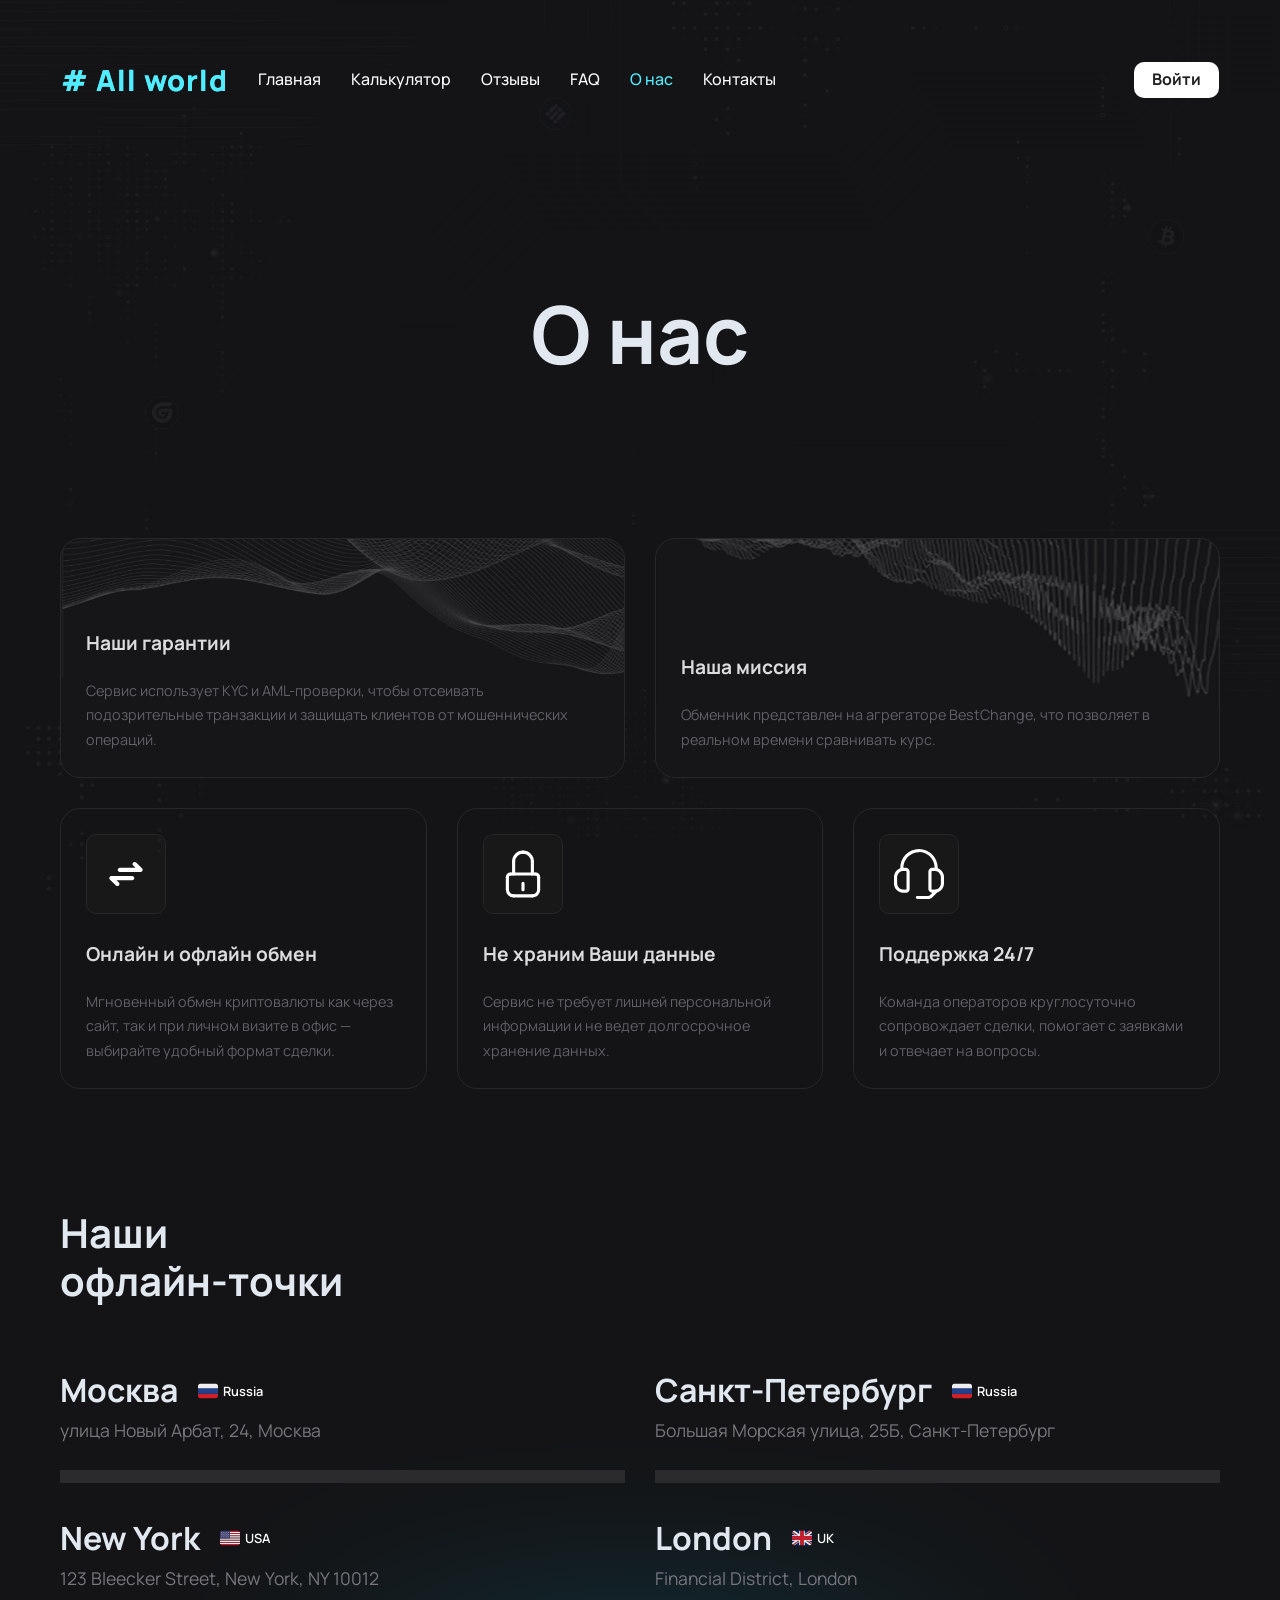
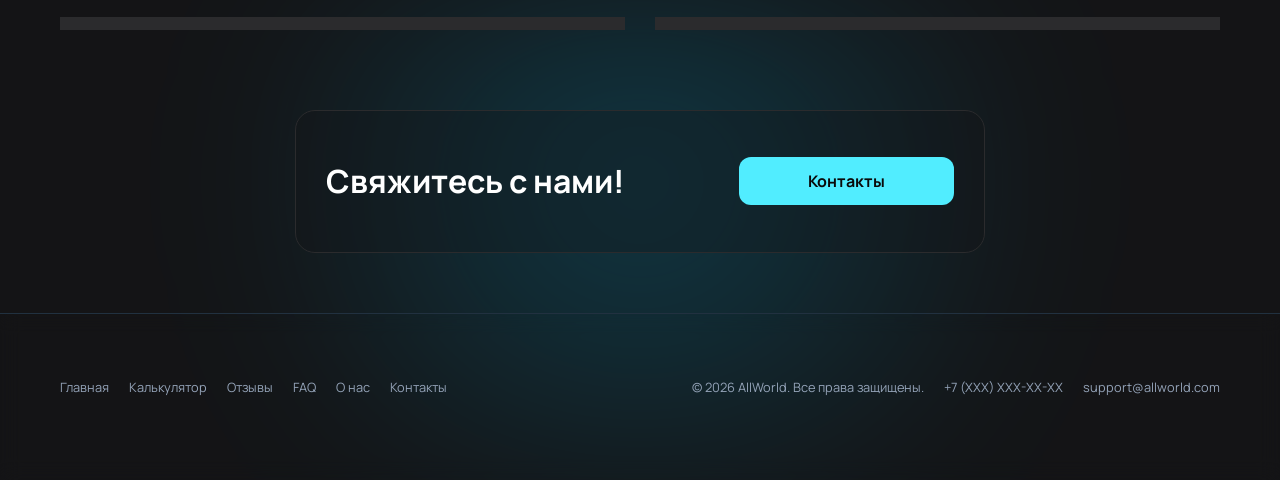
==== commit f755e5c0: "add files" ====
--- a/about.html
+++ b/about.html
@@ -4,8 +4,11 @@
     
     <meta name="viewport" content="width=device-width, initial-scale=1.0">
     <title>AllWorld - О нас</title>
-    <link rel="stylesheet" href="./about_files/style.css">
-    <link rel="stylesheet" href="./about_files/all.min.css">
+    <link rel="preconnect" href="https://fonts.googleapis.com">
+    <link rel="preconnect" href="https://fonts.gstatic.com" crossorigin>
+    <link href="https://fonts.googleapis.com/css2?family=Manrope:wght@200..800&display=swap" rel="stylesheet">
+    <link rel="stylesheet" href="css/main.css">
+    <link rel="stylesheet" href="https://cdnjs.cloudflare.com/ajax/libs/font-awesome/6.4.0/css/all.min.css">
     <link rel="stylesheet" href="./about_files/swiper-bundle.min.css">
 <style>
         .animate {
@@ -41,7 +44,8 @@
 
 <header class="header" id="mainHeader">
     <div class="container">
-        <div class="header-content">
+        <div class="header-container">
+            <div class="header-content">
             <div class="logo">
                 <a href="https://allworld.onedaycrm.ru/index">
                     <h1># All world</h1>
@@ -67,6 +71,7 @@
             <button class="menu-toggle" id="menuToggle">
                 <i class="fas fa-bars"></i>
             </button>
+        </div>
         </div>
     </div>
 </header>
@@ -90,7 +95,6 @@
     <div class="container">
         <div class="hero-content">
             <h1>О нас</h1>
-            <p class="hero-subtitle">Надежный криптообменник с 2018 года</p>
         </div>
     </div>
 </section>
@@ -104,7 +108,7 @@
                 <h3>Наши гарантии</h3>
                 <p>Сервис использует KYC и AML-проверки, чтобы отсеивать подозрительные транзакции и защищать клиентов от мошеннических операций.</p>
             </div>
-            
+
             <div class="about-card">
                 <h3>Наша миссия</h3>
                 <p>Обменник представлен на агрегаторе BestChange, что позволяет в реальном времени сравнивать курс.</p>
@@ -115,7 +119,9 @@
         <div class="features-grid about-features">
             <div class="feature-card">
                 <div class="feature-icon">
-                    <i class="fas fa-bolt"></i>
+                    <svg xmlns="http://www.w3.org/2000/svg" width="50" height="50" viewBox="0 0 50 50" fill="none">
+                        <path d="M10.4018 27.0504C9.94928 27.05 9.50889 27.1969 9.14725 27.469C8.78561 27.741 8.5224 28.1235 8.39743 28.5584C8.27245 28.9934 8.2925 29.4572 8.45454 29.8797C8.61659 30.3023 8.91182 30.6606 9.29558 30.9004L14.8956 36.5004C15.0891 36.6938 15.3189 36.8473 15.5718 36.9519C15.8246 37.0565 16.0956 37.1103 16.3692 37.1102C16.6429 37.1101 16.9138 37.0561 17.1666 36.9513C17.4194 36.8465 17.649 36.6929 17.8425 36.4994C18.0359 36.3058 18.1893 36.0761 18.2939 35.8232C18.3985 35.5704 18.4524 35.2994 18.4523 35.0257C18.4522 34.7521 18.3982 34.4811 18.2934 34.2284C18.1885 33.9756 18.035 33.7459 17.8414 33.5525L15.506 31.2192H31.2352C31.7877 31.2192 32.3176 30.9997 32.7083 30.609C33.099 30.2183 33.3185 29.6884 33.3185 29.1358C33.3185 28.5833 33.099 28.0534 32.7083 27.6627C32.3176 27.272 31.7877 27.0525 31.2352 27.0525L10.4018 27.0504ZM39.5977 22.9483C40.0502 22.9488 40.4906 22.8019 40.8522 22.5298C41.2139 22.2577 41.4771 21.8753 41.6021 21.4403C41.7271 21.0054 41.707 20.5416 41.545 20.119C41.3829 19.6965 41.0877 19.3382 40.7039 19.0983L35.1039 13.5004C34.713 13.1098 34.1829 12.8904 33.6303 12.8906C33.0776 12.8908 32.5477 13.1105 32.157 13.5015C31.7664 13.8924 31.547 14.4225 31.5472 14.9751C31.5474 15.5278 31.7672 16.0577 32.1581 16.4483L34.4935 18.7817H18.7643C18.2118 18.7817 17.6819 19.0012 17.2912 19.3919C16.9005 19.7826 16.681 20.3125 16.681 20.865C16.681 21.4175 16.9005 21.9474 17.2912 22.3381C17.6819 22.7288 18.2118 22.9483 18.7643 22.9483H39.5977Z" fill="white"/>
+                    </svg>
                 </div>
                 <h3>Онлайн и офлайн обмен</h3>
                 <p>Мгновенный обмен криптовалюты как через сайт, так и при личном визите в офис — выбирайте удобный формат сделки.</p>
@@ -123,7 +129,21 @@
             
             <div class="feature-card">
                 <div class="feature-icon">
-                    <i class="fas fa-shield-alt"></i>
+                    <svg xmlns="http://www.w3.org/2000/svg" width="50" height="50" viewBox="0 0 50 50" fill="none">
+                        <path d="M9.375 40.6246V28.126" stroke="white" stroke-width="3.125" stroke-linecap="round" stroke-linejoin="round"/>
+                        <path d="M40.625 40.6249V28.125" stroke="white" stroke-width="3.125" stroke-linecap="round" stroke-linejoin="round"/>
+                        <path d="M15.625 46.8745H34.3749" stroke="white" stroke-width="3.125" stroke-linecap="round" stroke-linejoin="round"/>
+                        <path d="M40.625 40.6245C40.625 41.4453 40.4633 42.258 40.1492 43.0163C39.8351 43.7745 39.3748 44.4635 38.7944 45.0439C38.214 45.6243 37.525 46.0846 36.7668 46.3987C36.0085 46.7128 35.1958 46.8745 34.375 46.8745" stroke="white" stroke-width="3.125" stroke-linecap="round" stroke-linejoin="round"/>
+                        <path d="M9.375 40.6245C9.375 42.2821 10.0335 43.8718 11.2056 45.0439C12.3777 46.216 13.9674 46.8745 15.625 46.8745" stroke="white" stroke-width="3.125" stroke-linecap="round" stroke-linejoin="round"/>
+                        <path d="M25 40.625V34.375" stroke="white" stroke-width="3.125" stroke-linecap="round" stroke-linejoin="round"/>
+                        <path d="M9.375 28.126C9.375 27.2972 9.70424 26.5023 10.2903 25.9163C10.8763 25.3302 11.6712 25.001 12.5 25.001" stroke="white" stroke-width="3.125" stroke-linecap="round" stroke-linejoin="round"/>
+                        <path d="M40.625 28.125C40.625 27.2962 40.2957 26.5013 39.7097 25.9153C39.1236 25.3292 38.3288 25 37.5 25" stroke="white" stroke-width="3.125" stroke-linecap="round" stroke-linejoin="round"/>
+                        <path d="M34.3749 12.4999C34.3749 10.0135 33.3872 7.629 31.6291 5.87086C29.8709 4.11271 27.4864 3.125 25 3.125" stroke="white" stroke-width="3.125" stroke-linecap="round" stroke-linejoin="round"/>
+                        <path d="M15.625 12.4999C15.625 10.0135 16.6127 7.629 18.3709 5.87086C20.129 4.11271 22.5135 3.125 24.9999 3.125" stroke="white" stroke-width="3.125" stroke-linecap="round" stroke-linejoin="round"/>
+                        <path d="M15.625 25V12.4819" stroke="white" stroke-width="3.125" stroke-linecap="round" stroke-linejoin="round"/>
+                        <path d="M34.375 12.5V24.9999" stroke="white" stroke-width="3.125" stroke-linecap="round" stroke-linejoin="round"/>
+                        <path d="M12.5 25H37.4998" stroke="white" stroke-width="3.125" stroke-linecap="round" stroke-linejoin="round"/>
+                    </svg>
                 </div>
                 <h3>Не храним Ваши данные</h3>
                 <p>Сервис не требует лишней персональной информации и не ведет долгосрочное хранение данных.</p>
@@ -131,7 +151,9 @@
             
             <div class="feature-card">
                 <div class="feature-icon">
-                    <i class="fas fa-headset"></i>
+                    <svg xmlns="http://www.w3.org/2000/svg" width="51" height="51" viewBox="0 0 51 51" fill="none">
+                        <path fill-rule="evenodd" clip-rule="evenodd" d="M25.0125 3.1251C16.3875 3.1251 9.3875 10.1251 9.3875 18.7501V18.7595C9.825 18.7501 10.3562 18.7501 11.0406 18.7501C11.6812 18.7501 12 18.7501 12.2687 18.7876C13.113 18.9077 13.8955 19.2986 14.4985 19.9016C15.1015 20.5046 15.4924 21.2871 15.6125 22.1313C15.65 22.4001 15.65 22.7188 15.65 23.3595V39.172C15.65 39.8126 15.65 40.1313 15.6125 40.4001C15.4924 41.2444 15.1015 42.0268 14.4985 42.6298C13.8955 43.2328 13.113 43.6238 12.2687 43.7438C12 43.7813 11.6812 43.7813 11.0406 43.7813C9.50312 43.7813 8.73437 43.7813 8.09062 43.6907C6.0698 43.4056 4.19651 42.471 2.75342 41.0279C1.31033 39.5848 0.375722 37.7115 0.090625 35.6907C5.82077e-09 35.047 0 34.2782 0 32.7407V29.8032C0 28.2626 5.82077e-09 27.4938 0.090625 26.8501C0.322968 25.1493 1.02088 23.5458 2.10728 22.2168C3.19368 20.8878 4.62629 19.8848 6.24687 19.3188V18.7876C6.24687 8.44385 14.6531 0.0375977 24.9969 0.0375977C35.3406 0.0375977 43.7469 8.44385 43.7469 18.7876V19.3188C45.3619 19.894 46.7891 20.8996 47.8741 22.2269C48.9591 23.5543 49.6607 25.1529 49.9031 26.8501C49.9937 27.4938 49.9938 28.2626 49.9938 29.8001V32.7407C49.9938 34.2782 49.9937 35.047 49.9031 35.6907C49.6515 37.49 48.8826 39.1773 47.6898 40.5477C46.497 41.918 44.9317 42.9122 43.1844 43.4095L38.4031 48.1907C37.2344 49.3598 35.65 50.0183 33.9969 50.022H23.4344C23.02 50.022 22.6225 49.8574 22.3295 49.5643C22.0365 49.2713 21.8719 48.8739 21.8719 48.4595C21.8719 48.0451 22.0365 47.6476 22.3295 47.3546C22.6225 47.0616 23.02 46.897 23.4344 46.897H33.9969C34.825 46.897 35.6219 46.5688 36.2062 45.9813L38.4156 43.772C37.4471 43.8016 36.5016 43.4731 35.7602 42.8492C35.0187 42.2254 34.5333 41.3501 34.3969 40.3907C34.3594 40.1251 34.3594 39.8063 34.3594 39.1657V23.3532C34.3594 22.7126 34.3594 22.3938 34.3969 22.1251C34.517 21.2808 34.9079 20.4984 35.5109 19.8954C36.1139 19.2924 36.8964 18.9014 37.7406 18.7813C38.0094 18.7438 38.3281 18.7438 38.9687 18.7438C39.6531 18.7438 40.1875 18.7438 40.6219 18.7501V18.7438C40.6219 10.1188 33.6219 3.11885 24.9969 3.11885L25.0125 3.1251ZM12.5125 23.3438V39.1563L12.5031 39.9626C12.4784 40.1273 12.4017 40.2798 12.2842 40.3979C12.1668 40.516 12.0146 40.5934 11.85 40.6188L11.7219 40.622L11.0437 40.6251C9.40312 40.6251 8.9 40.6188 8.525 40.5657C7.1813 40.3807 5.93492 39.7615 4.97582 38.8024C4.01672 37.8433 3.39749 36.5969 3.2125 35.2532C3.15937 34.8782 3.15 34.3782 3.15 32.7345V29.797C3.15 28.1532 3.15937 27.6501 3.2125 27.2751C3.39749 25.9314 4.01672 24.685 4.97582 23.7259C5.93492 22.7668 7.1813 22.1476 8.525 21.9626C8.9 21.9095 9.4 21.9001 11.0437 21.9001L11.85 21.9126C12.0147 21.9373 12.1672 22.014 12.2853 22.1315C12.4034 22.249 12.4808 22.4011 12.5062 22.5657V22.6938C12.5125 22.8438 12.5125 23.0376 12.5125 23.3751V23.3438ZM37.5125 23.3438V39.1563L37.5219 39.9626C37.5466 40.1273 37.6233 40.2798 37.7407 40.3979C37.8582 40.516 38.0104 40.5934 38.175 40.6188L38.3031 40.622L38.9812 40.6251C40.6219 40.6251 41.125 40.6188 41.5 40.5657C42.8437 40.3807 44.0901 39.7615 45.0492 38.8024C46.0083 37.8433 46.6275 36.5969 46.8125 35.2532C46.8656 34.8782 46.875 34.3782 46.875 32.7345V29.797C46.875 28.1532 46.8656 27.6501 46.8125 27.2751C46.6275 25.9314 46.0083 24.685 45.0492 23.7259C44.0901 22.7668 42.8437 22.1476 41.5 21.9626C41.125 21.9095 40.625 21.9001 38.9812 21.9001L38.175 21.9126C38.0103 21.9373 37.8578 22.014 37.7397 22.1315C37.6216 22.249 37.5442 22.4011 37.5187 22.5657V22.6938C37.5125 22.8438 37.5125 23.0376 37.5125 23.3751V23.3438Z" fill="white"/>
+                    </svg>
                 </div>
                 <h3>Поддержка 24/7</h3>
                 <p>Команда операторов круглосуточно сопровождает сделки, помогает с заявками и отвечает на вопросы.</p>
@@ -139,55 +161,77 @@
         </div>
         
         <!-- Разделитель -->
-        <div class="about-divider"></div>
         
         <!-- Офлайн-точки -->
         <div class="offices-section">
-            <h2 class="section-title">Наши офлайн-точки</h2>
+            <h2 class="section-title">Наши <br>офлайн-точки</h2>
             
             <div class="offices-grid">
                 <div class="office-card">
                     <div class="office-header">
                         <h3>Москва</h3>
-                        <span class="office-country">Russia</span>
+                        <span class="office-country">
+                            <svg xmlns="http://www.w3.org/2000/svg" width="20" height="20" viewBox="0 0 30 30" fill="none">
+<path d="M30 22.4998C30 23.3839 29.6488 24.2317 29.0237 24.8569C28.3986 25.482 27.5507 25.8332 26.6667 25.8332H3.33333C2.44928 25.8332 1.60143 25.482 0.976311 24.8569C0.35119 24.2317 0 23.3839 0 22.4998V19.1665H30V22.4998Z" fill="#CE2028"/>
+<path d="M0 10.8335H30V19.1668H0V10.8335Z" fill="#22408C"/>
+<path d="M26.6667 4.1665H3.33333C2.44928 4.1665 1.60143 4.51769 0.976311 5.14281C0.35119 5.76794 0 6.61578 0 7.49984L0 10.8332H30V7.49984C30 6.61578 29.6488 5.76794 29.0237 5.14281C28.3986 4.51769 27.5507 4.1665 26.6667 4.1665Z" fill="#EEEEEE"/>
+</svg>
+
+                            Russia</span>
                     </div>
                     <div class="office-address">
                         <p>улица Новый Арбат, 24, Москва</p>
                     </div>
-                    <button class="office-map-btn">Смотреть на карте</button>
                 </div>
                 
                 <div class="office-card">
                     <div class="office-header">
                         <h3>Санкт-Петербург</h3>
-                        <span class="office-country">Russia</span>
+                        <span class="office-country">
+                            <svg xmlns="http://www.w3.org/2000/svg" width="20" height="20" viewBox="0 0 30 30" fill="none">
+<path d="M30 22.4998C30 23.3839 29.6488 24.2317 29.0237 24.8569C28.3986 25.482 27.5507 25.8332 26.6667 25.8332H3.33333C2.44928 25.8332 1.60143 25.482 0.976311 24.8569C0.35119 24.2317 0 23.3839 0 22.4998V19.1665H30V22.4998Z" fill="#CE2028"/>
+<path d="M0 10.8335H30V19.1668H0V10.8335Z" fill="#22408C"/>
+<path d="M26.6667 4.1665H3.33333C2.44928 4.1665 1.60143 4.51769 0.976311 5.14281C0.35119 5.76794 0 6.61578 0 7.49984L0 10.8332H30V7.49984C30 6.61578 29.6488 5.76794 29.0237 5.14281C28.3986 4.51769 27.5507 4.1665 26.6667 4.1665Z" fill="#EEEEEE"/>
+</svg>
+                            Russia</span>
                     </div>
                     <div class="office-address">
                         <p>Большая Морская улица, 25Б, Санкт-Петербург</p>
                     </div>
-                    <button class="office-map-btn">Смотреть на карте</button>
                 </div>
                 
                 <div class="office-card">
                     <div class="office-header">
                         <h3>New York</h3>
-                        <span class="office-country">USA</span>
+                        <span class="office-country">
+                            <svg xmlns="http://www.w3.org/2000/svg" width="20" height="20" viewBox="0 0 30 30" fill="none">
+<path d="M29.5375 5.83317C28.96 4.84067 27.8975 4.1665 26.6667 4.1665H15V5.83317H29.5375ZM0 20.8332H30V22.4998H0V20.8332ZM15 14.1665H30V15.8332H15V14.1665ZM15 10.8332H30V12.4998H15V10.8332ZM0 17.4998H30V19.1665H0V17.4998ZM3.33333 25.8332H26.6667C27.8975 25.8332 28.96 25.159 29.5375 24.1665H0.4625C1.04 25.159 2.1025 25.8332 3.33333 25.8332ZM15 7.49984H30V9.1665H15V7.49984Z" fill="#B22334"/>
+<path d="M0.0566667 23.066C0.0705556 23.1438 0.0869444 23.2207 0.105833 23.2968C0.128056 23.3802 0.153611 23.4624 0.1825 23.5435C0.256667 23.7593 0.346667 23.9677 0.46 24.1627L0.4625 24.1668H29.5375L29.5392 24.1635C29.6521 23.9676 29.7448 23.7607 29.8158 23.546C29.8699 23.3894 29.9123 23.2289 29.9425 23.066C29.9767 22.8827 30 22.6943 30 22.5002H0C0 22.6943 0.0233333 22.8818 0.0566667 23.066ZM0 19.1668H30V20.8335H0V19.1668ZM0 15.8335V17.5002H30V15.8335H15H0ZM15 12.5002H30V14.1668H15V12.5002ZM15 9.16683H30V10.8335H15V9.16683ZM0.106667 6.7035C0.1275 6.6185 0.156667 6.53766 0.183333 6.456C0.15458 6.53747 0.129005 6.62003 0.106667 6.7035ZM15 7.50016H30C30 7.306 29.9767 7.11766 29.9425 6.9335C29.9133 6.77025 29.8707 6.6097 29.815 6.4535C29.7439 6.23792 29.6509 6.03017 29.5375 5.8335H15V7.50016Z" fill="#EEEEEE"/>
+<path d="M15 4.1665H3.33333C2.44928 4.1665 1.60143 4.51769 0.976311 5.14281C0.35119 5.76794 0 6.61578 0 7.49984L0 15.8332H15V4.1665Z" fill="#3C3B6E"/>
+<path d="M1.66797 6.4385L2.18297 6.81266L1.9863 7.41683L2.50047 7.0435L3.01547 7.41683L2.8188 6.81266L3.3338 6.4385H2.69714L2.50047 5.8335L2.30464 6.4385H1.66797ZM3.33464 8.10516L3.84964 8.47933L3.65297 9.0835L4.16714 8.71016L4.68214 9.0835L4.48547 8.47933L5.00047 8.10516H4.3638L4.16714 7.50016L3.9713 8.10516H3.33464ZM6.66797 8.10516L7.18297 8.47933L6.9863 9.0835L7.50047 8.71016L8.01547 9.0835L7.8188 8.47933L8.3338 8.10516H7.69714L7.50047 7.50016L7.30464 8.10516H6.66797ZM10.0013 8.10516L10.5163 8.47933L10.3196 9.0835L10.8338 8.71016L11.3488 9.0835L11.1521 8.47933L11.6671 8.10516H11.0305L10.8338 7.50016L10.638 8.10516H10.0013ZM3.33464 11.4385L3.84964 11.8127L3.65297 12.4168L4.16714 12.0435L4.68214 12.4168L4.48547 11.8127L5.00047 11.4385H4.3638L4.16714 10.8335L3.9713 11.4385H3.33464ZM6.66797 11.4385L7.18297 11.8127L6.9863 12.4168L7.50047 12.0435L8.01547 12.4168L7.8188 11.8127L8.3338 11.4385H7.69714L7.50047 10.8335L7.30464 11.4385H6.66797ZM10.0013 11.4385L10.5163 11.8127L10.3196 12.4168L10.8338 12.0435L11.3488 12.4168L11.1521 11.8127L11.6671 11.4385H11.0305L10.8338 10.8335L10.638 11.4385H10.0013ZM5.0013 6.4385L5.5163 6.81266L5.31964 7.41683L5.8338 7.0435L6.3488 7.41683L6.15214 6.81266L6.66714 6.4385H6.03047L5.8338 5.8335L5.63797 6.4385H5.0013ZM8.33464 6.4385L8.84964 6.81266L8.65297 7.41683L9.16714 7.0435L9.68214 7.41683L9.48547 6.81266L10.0005 6.4385H9.3638L9.16714 5.8335L8.9713 6.4385H8.33464ZM11.668 6.4385L12.183 6.81266L11.9863 7.41683L12.5005 7.0435L13.0155 7.41683L12.8188 6.81266L13.3338 6.4385H12.6971L12.5005 5.8335L12.3046 6.4385H11.668ZM1.66797 9.77183L2.18297 10.146L1.9863 10.7502L2.50047 10.3768L3.01547 10.7502L2.8188 10.146L3.3338 9.77183H2.69714L2.50047 9.16683L2.30464 9.77183H1.66797ZM5.31964 10.7502L5.8338 10.3768L6.3488 10.7502L6.15214 10.146L6.66714 9.77183H6.03047L5.8338 9.16683L5.63797 9.77183H5.0013L5.5163 10.146L5.31964 10.7502ZM8.33464 9.77183L8.84964 10.146L8.65297 10.7502L9.16714 10.3768L9.68214 10.7502L9.48547 10.146L10.0005 9.77183H9.3638L9.16714 9.16683L8.9713 9.77183H8.33464ZM11.668 9.77183L12.183 10.146L11.9863 10.7502L12.5005 10.3768L13.0155 10.7502L12.8188 10.146L13.3338 9.77183H12.6971L12.5005 9.16683L12.3046 9.77183H11.668ZM1.66797 13.1052L2.18297 13.4793L1.9863 14.0835L2.50047 13.7102L3.01547 14.0835L2.8188 13.4793L3.3338 13.1052H2.69714L2.50047 12.5002L2.30464 13.1052H1.66797ZM5.31964 14.0835L5.8338 13.7102L6.3488 14.0835L6.15214 13.4793L6.66714 13.1052H6.03047L5.8338 12.5002L5.63797 13.1052H5.0013L5.5163 13.4793L5.31964 14.0835ZM8.33464 13.1052L8.84964 13.4793L8.65297 14.0835L9.16714 13.7102L9.68214 14.0835L9.48547 13.4793L10.0005 13.1052H9.3638L9.16714 12.5002L8.9713 13.1052H8.33464ZM11.668 13.1052L12.183 13.4793L11.9863 14.0835L12.5005 13.7102L13.0155 14.0835L12.8188 13.4793L13.3338 13.1052H12.6971L12.5005 12.5002L12.3046 13.1052H11.668Z" fill="white"/>
+</svg>
+                            USA</span>
                     </div>
                     <div class="office-address">
                         <p>123 Bleecker Street, New York, NY 10012</p>
                     </div>
-                    <button class="office-map-btn">Смотреть на карте</button>
                 </div>
                 
                 <div class="office-card">
                     <div class="office-header">
                         <h3>London</h3>
-                        <span class="office-country">UK</span>
+                        <span class="office-country">
+                            <svg xmlns="http://www.w3.org/2000/svg" width="20" height="20" viewBox="0 0 30 30" fill="none">
+<path d="M0 7.549V10.8332H4.69L0 7.549ZM3.88667 25.8332H10.8333V20.969L3.88667 25.8332ZM19.1667 20.9698V25.8332H26.1125L19.1667 20.9698ZM0 19.1665V22.4507L4.69167 19.1665H0ZM26.1142 4.1665H19.1667V9.03067L26.1142 4.1665ZM30 22.4515V19.1665H25.3075L30 22.4515ZM30 10.8332V7.549L25.3092 10.8332H30ZM10.8333 4.1665H3.88667L10.8333 9.03067V4.1665Z" fill="#00247D"/>
+<path d="M20.9481 19.1669L29.0414 24.8344C29.436 24.4267 29.7199 23.925 29.8664 23.3769L23.8539 19.1669H20.9481ZM10.8314 19.1669H9.04724L0.95474 24.8335C1.38891 25.2752 1.94557 25.591 2.56974 25.7377L10.8314 19.9527V19.1669ZM19.1647 10.8335H20.9489L29.0414 5.16686C28.5994 4.7192 28.0398 4.40573 27.4272 4.2627L19.1647 10.0477V10.8335ZM9.04724 10.8335L0.95474 5.16686C0.559879 5.57447 0.275625 6.07615 0.128906 6.62436L6.14141 10.8335H9.04724Z" fill="#CF1B2B"/>
+<path d="M30 17.4998H17.5V25.8332H19.1667V20.9698L26.1125 25.8332H26.6667C27.1093 25.8328 27.5475 25.7442 27.9555 25.5727C28.3636 25.4011 28.7334 25.15 29.0433 24.834L20.95 19.1665H23.8558L29.8683 23.3765C29.9458 23.0957 30 22.8048 30 22.4998V22.4515L25.3075 19.1665H30V17.4998ZM0 17.4998V19.1665H4.69167L0 22.4507V22.4998C0 23.409 0.365833 24.2315 0.956667 24.8332L9.04917 19.1665H10.8333V19.9523L2.57167 25.7365C2.81667 25.7948 3.07 25.8332 3.33333 25.8332H3.88667L10.8333 20.969V25.8332H12.5V17.4998H0ZM30 7.49984C30.0008 6.62644 29.657 5.78798 29.0433 5.1665L20.9508 10.8332H19.1667V10.0473L27.4292 4.26234C27.1795 4.2011 26.9237 4.16894 26.6667 4.1665H26.1142L19.1667 9.03067V4.1665H17.5V12.4998H30V10.8332H25.3092L30 7.549V7.49984ZM10.8333 4.1665V9.03067L3.88667 4.1665H3.33333C2.89062 4.16701 2.45245 4.2557 2.04439 4.42739C1.63633 4.59909 1.26656 4.85035 0.956667 5.1665L9.04917 10.8332H6.14333L0.130833 6.624C0.048464 6.90883 0.00446466 7.20337 0 7.49984L0 7.549L4.69 10.8332H0V12.4998H12.5V4.1665H10.8333Z" fill="#EEEEEE"/>
+<path d="M17.5 12.4998V4.1665H12.5V12.4998H0V17.4998H12.5V25.8332H17.5V17.4998H30V12.4998H17.5Z" fill="#CF1B2B"/>
+</svg>
+                            UK</span>
                     </div>
                     <div class="office-address">
                         <p>Financial District, London</p>
                     </div>
-                    <button class="office-map-btn">Смотреть на карте</button>
                 </div>
             </div>
         </div>
@@ -196,24 +240,9 @@
         <div class="contact-section">
             <div class="contact-content">
                 <h2>Свяжитесь с нами!</h2>
-                <p>Мы всегда рады помочь вам с любыми вопросами</p>
                 <a href="https://allworld.onedaycrm.ru/about#" class="contact-btn">Контакты</a>
             </div>
-            
-            <div class="contact-info">
-                <div class="contact-item">
-                    <i class="fas fa-phone"></i>
-                    <span>+7 999 999 99-99</span>
-                </div>
-                <div class="contact-item">
-                    <i class="fas fa-envelope"></i>
-                    <span>mail@gmail.com</span>
-                </div>
-                <div class="contact-item">
-                    <i class="fas fa-copyright"></i>
-                    <span>© 2025 All World Technologies Inc.</span>
-                </div>
-            </div>
+
         </div>
     </div>
 </section>
@@ -222,48 +251,38 @@
 <footer class="footer">
     <div class="container">
         <div class="footer-content">
-            <div class="footer-logo">
-                <h3># All world</h3>
-                <p>Самый выгодный курс на валюту</p>
-            </div>
+
             <div class="footer-links">
                 <div class="footer-column">
-                    <h4>Сервис</h4>
                     <ul>
+                        <li><a href="https://allworld.onedaycrm.ru/index" class="active">Главная</a></li>
                         <li><a href="https://allworld.onedaycrm.ru/calculator">Калькулятор</a></li>
                         <li><a href="https://allworld.onedaycrm.ru/reviews">Отзывы</a></li>
                         <li><a href="https://allworld.onedaycrm.ru/faq">FAQ</a></li>
-                    </ul>
-                </div>
-                <div class="footer-column">
-                    <h4>Информация</h4>
-                    <ul>
                         <li><a href="https://allworld.onedaycrm.ru/about">О нас</a></li>
                         <li><a href="https://allworld.onedaycrm.ru/contacts">Контакты</a></li>
-                        <li><a href="https://allworld.onedaycrm.ru/about#">Политика безопасности</a></li>
                     </ul>
                 </div>
+
                 <div class="footer-column">
-                    <h4>Контакты</h4>
+                    <p>© 2026 AllWorld. Все права защищены.</p>
                     <ul>
                         <li>
-                          <i class="fas fa-envelope"></i>
-                          <a href="mailto:support@allworld.com" style="text-decoration: none; color: inherit;">support@allworld.com</a>
+
+                            <a href="tel:+7XXXXXXXXXX" style="text-decoration: none; color: inherit;">+7 (XXX) XXX-XX-XX</a>
                         </li>
                         <li>
-                          <i class="fas fa-phone"></i>
-                          <a href="tel:+7XXXXXXXXXX" style="text-decoration: none; color: inherit;">+7 (XXX) XXX-XX-XX</a>
+                            <a href="mailto:support@allworld.com" style="text-decoration: none; color: inherit;">support@allworld.com</a>
                         </li>
-                        <li><i class="fas fa-clock"></i> Поддержка 24/7</li>
+
                     </ul>
                 </div>
             </div>
         </div>
-        <div class="footer-bottom">
-            <p>© 2026 AllWorld. Все права защищены.</p>
-        </div>
+
     </div>
 </footer>
+<div class="footer-effect"></div>
 
 <script src="./about_files/swiper-bundle.min.js"></script>
 <script src="./about_files/script.js"></script>
--- a/css/main.css
+++ b/css/main.css
@@ -0,0 +1,2607 @@
+/* Базовые стили */
+* {
+    margin: 0;
+    padding: 0;
+    box-sizing: border-box;
+    font-family: "Manrope", sans-serif;
+}
+
+body {
+    background-color: #141416;
+    color: #e2e8f0;
+    line-height: 1.6;
+    position: relative;
+    overflow-x: hidden;
+}
+
+.container {
+    width: 100%;
+    max-width: 1200px;
+    margin: 0 auto;
+    padding: 0 20px;
+}
+
+section {
+    padding: 60px 0;
+    position: relative;
+    z-index: 1;
+}
+
+/* Фоновое изображение */
+.background-image {
+    position: fixed;
+    top: 0;
+    left: 0;
+    width: 100%;
+    height: 100%;
+    background-image: url('../images/background.png');
+    background-size: cover;
+    background-position: center;
+    background-repeat: no-repeat;
+    opacity: 0.15;
+    z-index: 0;
+    pointer-events: none;
+}
+
+/* Шапка */
+/* Шапка */
+.header {
+    padding: 20px 0;
+    position: sticky;
+    top: 20px;
+    z-index: 100;
+    border-radius: 0;
+    border: 1px solid transparent;
+    transition: all 0.4s ease;
+    width: 100%;
+}
+
+.header-container{
+    width: 100%;
+    max-width: 100%;
+    transition: all .3s;
+    padding-inline: 0;
+}
+
+.header.floating {
+    /*border-radius: 16px;*/
+    /*border: 1px solid rgba(81, 237, 255, 0.2);*/
+    /*box-shadow: 0 10px 30px rgba(0, 0, 0, 0.5);*/
+    /*padding: 15px 0;*/
+    /*backdrop-filter: blur(10px);*/
+    /*-webkit-backdrop-filter: blur(10px);*/
+    /*margin: 0 auto;*/
+    /*width: calc(100% - 40px);*/
+    /*max-width: 1200px;*/
+}
+
+
+.header-content {
+    display: flex;
+
+    align-items: center;
+    transition: all .3s;
+    padding-top: 15px;
+    padding-bottom: 15px;
+    border: 1px solid transparent;
+
+}
+.nav-desktop{
+    margin-left: 30px;
+}
+.header.floating .header-container{
+    padding-inline: calc(.25rem * 30);
+    width: 100%;
+    margin: 0 auto;
+
+}
+
+.header.floating .header-content{
+    padding: 15px 25px;
+    border-radius: 16px;
+    border: 1px solid #333335;
+    box-shadow: 0 10px 30px rgba(0, 0, 0, 0.5);
+    backdrop-filter: blur(10px);
+    -webkit-backdrop-filter: blur(10px);
+}
+.header.floating .header-content .nav-desktop ul li a{
+    font-size: .8rem;
+}
+
+.logo h1 {
+    color: #51edff;
+    font-size: 1.8rem;
+    font-weight: 800;
+    letter-spacing: 1px;
+    transition: all .3s;
+    background: linear-gradient(90deg, #51edff, #2ad4ff);
+    -webkit-background-clip: text;
+    background-clip: text;
+    font-family: 'Manrope', sans-serif;
+}
+
+.header.floating .logo h1{
+    font-size: 1.5rem;
+}
+
+
+.nav-desktop ul {
+    display: flex;
+    list-style: none;
+    gap: 30px;
+}
+
+
+.nav-desktop ul li a {
+    text-decoration: none;
+    color: #FBFBFC;
+    font-weight: 500;
+    padding: 0;
+    border-radius: 8px;
+    font-family: 'Manrope', sans-serif;
+    font-size: 1rem;
+    transition: all .3s;
+}
+
+.nav-desktop ul li a:hover,
+.nav-desktop ul li a.active {
+    color: #51edff;
+    /*background-color: rgba(81, 237, 255, 0.1);*/
+}
+
+.login-btn {
+    background-color: white;
+    color: #202020;
+    border: none;
+    padding: 10px 28px;
+    border-radius: 10px;
+    cursor: pointer;
+    font-weight: 700;
+    height: 36px;
+    display: flex;
+    align-items: center;
+    justify-content: center;
+    width: 85px;
+    transition: all 0.3s ease;
+    font-family: 'Manrope', sans-serif;
+    margin-left: auto;
+}
+
+.login-btn:hover {
+    background-color: #f1f5f9;
+    transform: translateY(-2px);
+    box-shadow: 0 4px 12px rgba(255, 255, 255, 0.2);
+}
+
+.menu-toggle {
+    display: none;
+    background: none;
+    border: none;
+    color: #cbd5e1;
+    font-size: 1.5rem;
+    cursor: pointer;
+}
+
+/* Мобильное меню */
+.nav-mobile {
+    display: none;
+    position: fixed;
+    top: 0;
+    left: 0;
+    width: 100%;
+    height: 100%;
+    background-color: rgba(15, 23, 42, 0.98);
+    z-index: 200;
+    padding: 30px;
+    flex-direction: column;
+    justify-content: center;
+    align-items: center;
+    backdrop-filter: blur(10px);
+    -webkit-backdrop-filter: blur(10px);
+}
+
+.nav-mobile.active {
+    display: flex;
+}
+
+.nav-mobile ul {
+    list-style: none;
+    text-align: center;
+}
+
+.nav-mobile ul li {
+    margin: 20px 0;
+}
+
+.nav-mobile ul li a {
+    text-decoration: none;
+    color: #cbd5e1;
+    font-size: 1.4rem;
+    font-weight: 500;
+    padding: 12px 24px;
+    display: block;
+    border-radius: 10px;
+    transition: all 0.3s ease;
+}
+
+.nav-mobile ul li a:hover,
+.nav-mobile ul li a.active {
+    color: #51edff;
+    background-color: rgba(81, 237, 255, 0.1);
+}
+
+.close-menu {
+    position: absolute;
+    top: 20px;
+    right: 20px;
+    background: none;
+    border: none;
+    color: #cbd5e1;
+    font-size: 1.8rem;
+    cursor: pointer;
+}
+
+/* Герой-секция */
+.hero {
+    padding: 150px 0 80px;
+    text-align: center;
+    position: relative;
+    z-index: 1;
+}
+
+.hero-content h2 {
+    font-size: 4rem;
+    margin-bottom: 40px;
+    background-clip: text;
+    color: #E2E2E2;
+    font-weight: 700;
+    line-height: 1.2;
+    font-family: "Manrope", sans-serif;
+}
+.hero-content h2 span{
+    color: #ACACAC;
+}
+.cta-btn {
+    background:  #51edff;
+    color: #0a0a0a;
+    border: none;
+    border-radius: 12px;
+    font-size: 1rem;
+    font-weight: 700;
+    cursor: pointer;
+    width: 190px;
+    height: 44px;
+    display: flex;
+    align-items: center;
+    justify-content: center;
+    transition: all 0.3s ease;
+    margin: 50px auto 0;
+    font-family: "Manrope", sans-serif;
+    letter-spacing: 0.5px;
+}
+
+.cta-btn:hover {
+    transform: translateY(-5px);
+    box-shadow: 0 10px 30px rgba(81, 237, 255, 0.6);
+}
+
+/* Калькулятор обмена */
+.exchange {
+    position: relative;
+    z-index: 1;
+}
+
+.exchange-wrapper {
+    max-width: 850px;
+    width: 100%;
+    margin: 0 auto;
+
+
+}
+
+.exchange-box {
+    display: flex;
+    justify-content: space-between;
+    align-items: stretch;
+    margin-bottom: 30px;
+    gap: 20px;
+    padding: 30px;
+    backdrop-filter: blur(10px);
+    -webkit-backdrop-filter: blur(10px);
+    border: 1px solid #28282A;
+    background-color: rgba(21, 21, 23, 0.6);
+    border-radius: 20px;
+}
+
+.exchange-section {
+    flex: 1;
+    border-radius: 16px;
+    display: flex;
+    flex-direction: column;
+}
+.exchange-section .balance-info-right{
+    display: flex;
+    align-items: center;
+    justify-content: space-between;
+}
+
+.exchange-label {
+    margin-bottom: 20px;
+}
+
+.exchange-label span {
+    font-size: 1.1rem;
+    color: #94a3b8;
+    font-weight: 500;
+}
+
+.currency-selector {
+    position: relative;
+    margin-bottom: 0;
+}
+
+.currency-option {
+    display: flex;
+    align-items: center;
+    padding: 15px 20px;
+    background-color:#1F1F21;
+    border-radius: 12px;
+    cursor: pointer;
+    height: 70px;
+    /*border: 1px solid rgba(81, 237, 255, 0.3);*/
+    transition: all 0.3s ease;
+}
+
+.currency-option:hover {
+    background-color: #1F1F21;
+    /*border-color: rgba(81, 237, 255, 0.5);*/
+}
+
+.currency-icon {
+    width: 32px;
+    height: 32px;
+    margin-right: 12px;
+    border-radius: 50%;
+}
+
+.currency-option span {
+    font-size: 1rem;
+    font-weight: 600;
+    color: #fff;
+    flex-grow: 1;
+}
+
+.currency-option i {
+    color: #51edff;
+    font-size: 1.2rem;
+}
+
+.currency-dropdown {
+    position: absolute;
+    top: 100%;
+    left: 0;
+    right: 0;
+    background-color: #1F1F21;
+    border-radius: 12px;
+    margin-top: 5px;
+    overflow: hidden;
+    z-index: 10;
+    display: none;
+    box-shadow: 0 10px 30px rgba(0, 0, 0, 0.5);
+}
+.input-group{
+    display: flex;
+    gap: 10px;
+}
+.input-group .currency-selector{
+    width: 100%;
+    max-width: 160px;
+}
+.input-group .amount-input{
+    width: 100%;
+    max-width: 180px;
+}
+.currency-dropdown.show {
+    display: block;
+}
+
+.currency-item {
+    display: flex;
+    align-items: center;
+    padding: 15px 20px;
+    cursor: pointer;
+    transition: all 0.2s ease;
+}
+
+.currency-item:hover {
+    background-color: rgba(81, 237, 255, 0.1);
+}
+
+.currency-item img {
+    width: 28px;
+    height: 28px;
+    margin-right: 12px;
+    border-radius: 50%;
+}
+
+.currency-item span {
+    font-size: 1.1rem;
+    font-weight: 500;
+    color: #e2e8f0;
+}
+
+.amount-input {
+    position: relative;
+    margin-bottom: 0;
+}
+
+.amount-input input {
+    width: 100%;
+    background-color:#1F1F21;
+    border-radius: 12px;
+    border: none;
+    padding: 15px;
+    height: 70px;
+    font-size: 1rem;
+    font-weight: 700;
+    color: #fff;
+    outline: none;
+    transition: all 0.3s ease;
+    text-align: right;
+}
+
+.amount-input input:focus {
+    border-color: #51edff;
+    box-shadow: 0 0 0 3px rgba(81, 237, 255, 0.2);
+}
+
+.currency-symbol {
+    position: absolute;
+    right: 20px;
+    top: 50%;
+    transform: translateY(-50%);
+    font-size: 1.3rem;
+    font-weight: 600;
+    color: #fff;
+    pointer-events: none;
+}
+
+.balance-info {
+    color: #6D6D6D;
+    font-size: .8rem;
+    margin-top: 10px;
+}
+
+.balance-amount {
+    color: #e2e8f0;
+    font-weight: 600;
+}
+
+.exchange-center {
+    display: flex;
+    align-items: center;
+    justify-content: center;
+    padding: 0 20px;
+}
+
+.exchange-arrow {
+    width: 60px;
+    height: 60px;
+    background: transparent;
+    border-radius: 50%;
+    display: flex;
+    align-items: center;
+    justify-content: center;
+    color: #0a0a0a;
+    font-size: 1.8rem;
+    cursor: pointer;
+    transition: all 0.3s ease;
+    border: 2px solid #2A2A2C;
+    border-top: 0;
+    border-right: 0;
+}
+
+.exchange-arrow:hover {
+    transform: rotate(180deg);
+    /*box-shadow: 0 0 20px rgba(81, 237, 255, 0.7);*/
+}
+
+.exchange-summary {
+    display: flex;
+    justify-content: space-between;
+    align-items: center;
+}
+
+.exchange-rate {
+    font-size: .8rem;
+    font-weight: 700;
+    color: #6D6D6D;
+}
+
+.exchange-action-btn {
+    background: transparent;
+    color: #51edff;
+    padding: 18px 50px;
+    border-radius: 12px;
+    font-size: .8rem;
+    width: 250px;
+    height: 44px;
+    display: flex;
+    align-items: center;
+    justify-content: center;
+    font-weight: 500;
+    cursor: pointer;
+    transition: all 0.3s ease;
+    border: 2px solid #51edff;
+    letter-spacing: 0.5px;
+    margin: 0 auto;
+}
+
+.exchange-action-btn:hover {
+    transform: translateY(-3px);
+}
+
+/* Преимущества */
+.section-title {
+    text-align: center;
+    font-size: 2.5rem;
+    margin-bottom: 60px;
+    color: #e2e8f0;
+    position: relative;
+}
+
+.section-title::after {
+    content: '';
+    position: absolute;
+    display: none;
+    bottom: -15px;
+    left: 50%;
+    transform: translateX(-50%);
+    width: 100px;
+    height: 4px;
+    background: linear-gradient(90deg, #51edff, #2ad4ff);
+    border-radius: 2px;
+}
+.features .section-title{
+    text-align: left;
+    line-height: 48px;
+}
+.features .section-title::after{
+    display: none;
+}
+.features-grid {
+    display: flex;
+    gap: 30px;
+    flex-wrap: wrap;
+}
+
+.feature-card {
+    background-color: #161618;
+    padding: 25px;
+    border-radius: 20px;
+    text-align: left;
+    transition: all 0.4s ease;
+    backdrop-filter: blur(10px);
+    -webkit-backdrop-filter: blur(10px);
+    border: 1px solid #272729;
+    width: calc(100%/3 - 20px);
+    height: 426px;
+    display: flex;
+    flex-direction: column;
+    justify-content: flex-end;
+    position: relative;
+    overflow: hidden;
+}
+.feature-card .feature-image{
+    position: absolute;
+    top: 0;
+    left: 0;
+    width: 100%;
+    height: 100%;
+}
+.feature-card .feature-image img{
+    width: 100%;
+}
+
+.feature-card:hover {
+    transform: translateY(-10px);
+    box-shadow: 0 15px 40px rgba(0, 0, 0, 0.4);
+}
+
+.feature-icon {
+    font-size: 3.5rem;
+    margin-bottom: 25px;
+    color: #51edff;
+}
+
+.feature-card h3 {
+    font-size: 1.2rem;
+    margin-bottom: 20px;
+    color: #DCDCDF;
+    position: relative;
+    z-index: 1;
+}
+
+.feature-card p {
+    color: #606067;
+    line-height: 1.7;
+    font-size: .9rem;
+    position: relative;
+    z-index: 1;
+}
+.feature-card:nth-child(4){
+    max-width: calc(100% - 462px);
+    width: 100%;
+}
+.feature-card:nth-child(5){
+    max-width: 432px;
+    width: 100%;
+}
+/* Безопасность */
+.security {
+
+}
+
+.security-content,
+.monitoring {
+    text-align: center;
+    margin-bottom: 50px;
+    padding: 0 20px;
+}
+
+.security-content h2,
+.monitoring h3 {
+    font-size: 1.8rem;
+    margin-bottom: 25px;
+    color: #fff;
+}
+
+.security-content p,
+.monitoring p {
+    font-size: 1.1rem;
+    max-width: 800px;
+    margin: 0 auto;
+    color: #cbd5e1;
+    line-height: 1.7;
+}
+
+.monitoring h3 {
+    color: #fff;
+}
+
+/* Торговые пары */
+.table-container {
+    overflow-x: auto;
+    border-radius: 16px;
+}
+.trading-pairs .section-title{
+    text-align: left;
+    line-height: 48px;
+    margin-bottom: 40px;
+}
+
+.pairs-table {
+    width: 100%;
+    min-width: 1000px;
+    border-spacing: 0 20px;
+    border-collapse: separate;
+}
+
+.pairs-table thead {
+    background-color: #141416;
+}
+
+.pairs-table th {
+    padding: 10px 10px 0;
+    text-align: left;
+    font-weight: 600;
+    color: #535865;
+    font-size: .8rem;
+}
+
+.pairs-table td {
+    padding: 15px 10px;
+    color: #BEBEC0;
+    font-size: 1rem;
+    background: #161618;
+    border: 1px solid #262628;
+}
+.pairs-table td:not(:first-child, :last-child){
+    border-left: 0;
+    border-right: 0;
+}
+.pairs-table td:first-child{
+    border-right: 0;
+    border-top-left-radius: 8px;
+    border-bottom-left-radius: 8px;
+}
+.pairs-table td:last-child{
+    border-left: 0;
+    border-top-right-radius: 8px;
+    border-bottom-right-radius: 8px;
+}
+
+
+.pairs-table tr{
+
+
+}
+.pairs-table tbody tr:hover {
+    background-color: rgba(81, 237, 255, 0.05);
+}
+
+.positive {
+    color: #10b981;
+    font-weight: 600;
+}
+
+.negative {
+    color: #ef4444;
+    font-weight: 600;
+}
+
+.chart-img {
+    width: 77px;
+    height: 24px;
+    display: block;
+    margin: 0 auto;
+}
+
+/* Иконки в таблице */
+.pair-with-icon {
+    display: flex;
+    align-items: center;
+    gap: 12px;
+}
+
+.pair-icon {
+    width: 32px;
+    height: 32px;
+    border-radius: 50%;
+    flex-shrink: 0;
+}
+
+.trade-btn {
+    background-color: #23262F;
+    color: #fff;
+    border: none;
+    padding: 10px 20px;
+    border-radius: 8px;
+    font-weight: 600;
+    cursor: pointer;
+    transition: all 0.3s ease;
+    display: block;
+    margin: 0 auto;
+    width: 120px;
+}
+
+.trade-btn:hover {
+    background-color: rgba(81, 237, 255, 0.2);
+    border-color: #51edff;
+    transform: translateY(-2px);
+    box-shadow: 0 4px 12px rgba(81, 237, 255, 0.2);
+}
+
+/* Отзывы */
+.reviews {
+    position: relative;
+    overflow: hidden;
+}
+
+.reviews-slider {
+    position: relative;
+    padding: 40px 0 80px;
+}
+
+.swiper {
+    width: 100%;
+    height: 100%;
+}
+
+.swiper-wrapper {
+    align-items: stretch;
+}
+
+.swiper-slide {
+    height: auto;
+    display: flex;
+    justify-content: center;
+    align-items: center;
+}
+
+.review-slide {
+    padding: 10px;
+    height: 100%;
+}
+
+.review-card {
+    background-color: #161618;
+    border-radius: 20px;
+    padding: 40px;
+    height: 100%;
+    display: flex;
+    flex-direction: column;
+    border: 1px solid #232324;
+    backdrop-filter: blur(10px);
+    -webkit-backdrop-filter: blur(10px);
+    transition: all 0.3s ease;
+    min-height: 280px;
+}
+
+.review-card:hover {
+    border: 1px solid #232324;
+
+    transform: translateY(-5px);
+    /*box-shadow: 0 15px 40px rgba(0, 0, 0, 0.3);*/
+}
+
+.review-content {
+    flex-grow: 1;
+    margin-bottom: 25px;
+}
+
+.review-content p {
+    font-size: 1rem;
+    line-height: 1.7;
+    color: #D0D0D0;
+    text-align: left;
+}
+
+.review-author {
+    text-align: left;
+
+}
+
+.author-name {
+    font-size: 1.1rem;
+    font-weight: 600;
+    color: #727274;
+}
+
+/* Навигация слайдера */
+.swiper-button-next,
+.swiper-button-prev {
+    color: #51edff;
+    background-color: rgba(15, 23, 42, 0.8);
+    width: 50px;
+    height: 50px;
+    border-radius: 50%;
+    border: 1px solid rgba(81, 237, 255, 0.3);
+    backdrop-filter: blur(10px);
+    -webkit-backdrop-filter: blur(10px);
+    transition: all 0.3s ease;
+}
+
+.swiper-button-next:after,
+.swiper-button-prev:after {
+    font-size: 1.2rem;
+    font-weight: 800;
+}
+
+.swiper-button-next:hover,
+.swiper-button-prev:hover {
+    background-color: rgba(81, 237, 255, 0.1);
+    transform: scale(1.1);
+}
+
+.swiper-button-next {
+    right: 10px;
+}
+
+.swiper-button-prev {
+    left: 10px;
+}
+
+.swiper-pagination {
+    bottom: 20px !important;
+}
+
+.swiper-pagination-bullet {
+    background-color: #94a3b8;
+    opacity: 0.5;
+    width: 10px;
+    height: 10px;
+    transition: all 0.3s ease;
+}
+
+.swiper-pagination-bullet-active {
+    background-color: #51edff;
+    opacity: 1;
+    transform: scale(1.2);
+}
+
+/* Градиенты по бокам слайдера */
+.swiper-gradient-left,
+.swiper-gradient-right {
+    position: absolute;
+    top: 0;
+
+    height: 100%;
+    z-index: 10;
+    pointer-events: none;
+    width: calc(100%/3 - 14px);
+    /*background: rgba(0,0,0, .1);*/
+    backdrop-filter: blur(5px);
+}
+.reviews .reviews-slider{
+    padding-bottom: 100px;
+}
+.swiper-gradient-left {
+    left: 0;
+
+}
+.swiper-controls{
+    position: absolute;
+    bottom: 0;
+    width: 100%;
+    display: flex;
+    justify-content: center;
+    height: 60px;
+}
+.reviews .swiper-pagination{
+    display: flex;
+    justify-content: center;
+    align-items: center;
+    gap: 10px;
+    position: relative;
+    width: fit-content!important;
+    left: unset!important;
+    top: unset!important;
+    bottom: unset!important;
+    right: unset!important;
+    height: fit-content;
+}
+.reviews .swiper-pagination-bullet{
+    width: 24px;
+    height: 24px;
+    background: #232731;
+    border-radius: 8px;
+    display: flex;
+    align-items: center;
+    justify-content: center;
+    font-size: .6rem;
+    opacity: 1;
+    margin: 0!important;
+    transform: none;
+}
+.reviews .swiper-button-next svg, .reviews .swiper-button-prev svg{
+    display: none;
+}
+.reviews .swiper-pagination-bullet-active{
+    background: #51ECFE;
+    color: #232731;
+}
+
+.swiper-gradient-right {
+    right: 0;
+}
+.reviews  .swiper-button-prev{
+    position: relative;
+    left: unset;
+    right: unset;
+    top: unset;
+    bottom: unset;
+    width: 24px;
+    height: 24px;
+    margin-right: 10px;
+    margin-top: 0;
+    margin-bottom: 0;
+    border: none;
+    background: transparent;
+}
+.reviews  .swiper-button-next{
+    position: relative;
+    left: unset;
+    right: unset;
+    top: unset;
+    bottom: unset;
+    width: 24px;
+    height: 24px;
+    margin-left: 10px;
+    margin-top: 0;
+    margin-bottom: 0;
+    border: none;
+    background: transparent;
+}
+.reviews  .swiper-button-prev:after{
+    color: #B5B6B8;
+    font-size: 12px;
+}
+.reviews  .swiper-button-next:after{
+    color: #B5B6B8;
+    font-size: 12px;
+}
+
+/* Призыв к действию */
+.cta {
+    /*background: linear-gradient(135deg, rgba(81, 237, 255, 0.1), rgba(42, 212, 255, 0.1));*/
+    /*border-radius: 20px;*/
+    margin: 30px auto;
+
+    /*backdrop-filter: blur(10px);*/
+    /*-webkit-backdrop-filter: blur(10px);*/
+    position: relative;
+    /*border: 1px solid rgba(81, 237, 255, 0.2);*/
+}
+.cta:before{
+    content: '';
+    width: 335px;
+    height: 2px;
+    position: absolute;
+    left: 50%;
+    transform: translateX(-50%);
+    background: #141C22;
+    background: linear-gradient(259deg, rgba(20, 28, 34, 1) 0%, rgba(24, 66, 89, 1) 49%, rgba(20, 28, 34, 1) 100%);
+    backdrop-filter: blur(10px);
+    background-position: center center;
+}
+.cta-content {
+    padding: 80px 40px;
+    text-align: center;
+}
+
+.cta-content h2 {
+    font-size: 2.2rem;
+    margin-bottom: 40px;
+    color: #e2e8f0;
+    line-height: 1.3;
+}
+
+.exchange-start-btn {
+    background:#51edff;
+    color: #192428;
+    margin: 35px auto 0;
+    border: none;
+    height: 44px;
+    width: 190px;
+    display: flex;
+    align-items: center;
+    justify-content: center;
+    border-radius: 12px;
+    font-size: 1rem;
+    font-weight: 700;
+    cursor: pointer;
+    transition: all 0.3s ease;
+    letter-spacing: 0.5px;
+}
+
+.exchange-start-btn:hover {
+    transform: translateY(-5px);
+    box-shadow: 0 10px 30px rgba(81, 237, 255, 0.6);
+}
+
+/* Футер */
+.footer {
+    /*background-color: rgba(15, 23, 42, 0.95);*/
+    padding-top: 60px;
+    padding-bottom: 80px;
+    border-top: 1px solid #213140;
+    backdrop-filter: blur(10px);
+    -webkit-backdrop-filter: blur(10px);
+    position: relative;
+    overflow: hidden;
+
+}
+.footer-effect{
+    position: absolute;
+    width: 100%;
+    height: 500px;
+    bottom: 0;
+    z-index: -1;
+}
+.footer-effect:after{
+    content: "";
+    position: absolute;
+    inset: 0;
+    background: radial-gradient(circle at 50% 40%, rgba(0,200,255,.35), transparent 60%);
+    filter: blur(80px);
+    opacity: .6;
+    height: 500px;
+    width: 100%;
+    bottom: 0;
+    left: 0;
+}
+.footer-content {
+    width: 100%;
+}
+
+.footer-logo h3 {
+    color: #51edff;
+    font-size: 1.8rem;
+    margin-bottom: 10px;
+    font-weight: 800;
+    letter-spacing: 1px;
+}
+.footer-column ul{
+    display: flex;
+    gap: 20px;
+}
+.footer-column p {
+    color: #94a3b8;
+    font-size: .8rem;
+}
+
+.footer-links {
+    display: flex;
+    justify-content: space-between;
+    gap: 30px;
+}
+.footer-column{
+    display: flex;
+    gap: 20px;
+    align-items: center;
+}
+.footer-column h4 {
+    color: #e2e8f0;
+    font-size: 1.2rem;
+    margin-bottom: 20px;
+    font-weight: 600;
+}
+
+.footer-column ul {
+    list-style: none;
+}
+
+.footer-column ul li {
+    margin-bottom: 0;
+
+}
+
+.footer-column ul li a {
+    text-decoration: none;
+    color: #94a3b8!important;
+    transition: color 0.3s ease;
+    font-size: .8rem;
+}
+
+.footer-column ul li a:hover {
+    color: #51edff;
+}
+
+.footer-column ul li i {
+    margin-right: 10px;
+    color: #51edff;
+    width: 20px;
+    text-align: center;
+}
+
+.footer-bottom {
+    text-align: center;
+    padding: 25px 0;
+    border-top: 1px solid rgba(255, 255, 255, 0.1);
+    color: #94a3b8;
+    font-size: 0.95rem;
+}
+
+/* Адаптивность */
+@media (max-width: 1024px) {
+    .features-grid {
+        grid-template-columns: repeat(2, 1fr);
+    }
+
+    .footer-content {
+        grid-template-columns: 1fr;
+    }
+
+    .footer-links {
+        grid-template-columns: repeat(2, 1fr);
+    }
+
+    .exchange-box {
+        gap: 20px;
+    }
+    .header.floating .header-container{
+        padding-inline: calc(.25rem * 15);
+    }
+
+    .exchange-center {
+        /*order: -1;*/
+        padding: 20px 0;
+    }
+
+
+    .exchange-arrow {
+        transform: rotate(90deg);
+    }
+
+    .exchange-arrow:hover {
+        transform: rotate(270deg);
+    }
+
+    .hero-content h2 {
+        font-size: 2.5rem;
+    }
+
+    .cta-content h2 {
+        font-size: 2rem;
+    }
+
+
+}
+@media screen and (max-width: 990px){
+    .footer-links{
+        flex-direction: column;
+        display: flex;
+        justify-content: center;
+        align-items: center;
+    }
+}
+@media screen and (max-width: 900px){
+    .header.floating .header-container {
+        padding-inline: calc(.25rem * 10);
+    }
+    .nav-desktop ul {
+        gap: 15px;
+    }
+}
+@media (max-width: 768px) {
+    .header {
+        margin: 0 15px;
+        width: calc(100% - 30px);
+        top: 15px;
+    }
+    .login-btn{
+        margin-left: 0;
+    }
+
+
+    .header-content{
+        justify-content: space-between;
+    }
+        .nav-desktop {
+        display: none;
+    }
+    .input-group .currency-selector{
+        max-width: 100%;
+    }
+    .input-group .amount-input{
+        max-width: 100%;
+    }
+
+    .menu-toggle {
+        display: block;
+    }
+
+    .features-grid {
+        grid-template-columns: 1fr;
+    }
+
+    .footer-links {
+        grid-template-columns: 1fr;
+    }
+
+    .section-title {
+        font-size: 2rem;
+    }
+
+    .hero {
+        padding: 100px 0 60px;
+    }
+
+    .hero-content h2 {
+        font-size: 2rem;
+    }
+
+    .exchange{
+        padding-top: 0;
+    }
+    .exchange-box{
+        padding: 20px;
+    }
+
+    .currency-symbol {
+        font-size: 1.5rem;
+    }
+    .balance-info{
+        justify-content: flex-start;
+    }
+    .exchange-section .balance-info-right{
+        justify-content: space-between;
+    }
+    .exchange-center{
+        padding: 0;
+    }
+    .exchange-arrow{
+        width: 40px;
+        height: 40px;
+    }
+    .exchange-arrow svg{
+        width: 20px;
+        height: 20px;
+    }
+    .exchange-summary {
+        flex-direction: column;
+        gap: 25px;
+        align-items: stretch;
+    }
+
+    .pairs-table {
+        font-size: 0.9rem;
+    }
+
+    .pairs-table th,
+    .pairs-table td {
+        padding: 15px 12px;
+    }
+
+    .cta-content h2 {
+        font-size: 1.8rem;
+    }
+
+    .cta-content {
+        padding: 60px 30px;
+    }
+
+    .swiper-button-next,
+    .swiper-button-prev {
+        width: 40px;
+        height: 40px;
+    }
+
+    .swiper-button-next {
+        right: 5px;
+    }
+
+    .swiper-button-prev {
+        left: 5px;
+    }
+
+    .swiper-gradient-left,
+    .swiper-gradient-right {
+        display: none;
+    }
+
+    .review-card {
+        padding: 30px 25px;
+    }
+
+    .review-content p {
+        font-size: 1.1rem;
+    }
+    .feature-card{
+        width: 100%;
+    }
+    .feature-card:nth-child(4), .feature-card:nth-child(5){
+       max-width: 100%;
+    }
+}
+@media screen and (max-width: 600px) {
+    .exchange-box{
+        flex-direction: column;
+    }
+}
+
+@media (max-width: 480px) {
+    .header {
+        margin: 0 10px;
+        width: calc(100% - 20px);
+        top: 10px;
+    }
+
+    .header.floating {
+        padding: 10px 0;
+        border-radius: 12px;
+    }
+
+    .hero {
+        padding: 80px 0 40px;
+    }
+
+    .hero-content h2 {
+        font-size: 1.8rem;
+    }
+
+    .cta-btn,
+    .exchange-action-btn,
+    .exchange-start-btn {
+        width: 100%;
+    }
+
+    .section-title {
+        font-size: 1.8rem;
+    }
+
+    .feature-card {
+        padding: 30px 20px;
+    }
+
+    .feature-icon {
+        font-size: 3rem;
+    }
+
+    .security-content h2,
+    .monitoring h3 {
+        font-size: 1.8rem;
+    }
+
+    .security-content p,
+    .monitoring p {
+        font-size: 1rem;
+    }
+
+    .exchange-box {
+        gap: 10px;
+    }
+
+    .currency-option {
+        padding: 12px 16px;
+    }
+    .exchange-section .balance-info-right{
+        gap: 0;
+        justify-content: space-between;
+        width: 100%;
+    }
+.reviews{
+    padding-bottom: 0;
+}
+    .header.floating .header-container {
+        padding-inline: 0;
+    }
+    .footer-column:last-child{
+        flex-direction: column-reverse;
+    }
+    .currency-symbol {
+        font-size: 1.3rem;
+        right: 16px;
+    }
+    .footer-column ul{
+        flex-wrap: wrap;
+        justify-content: center;
+    }
+
+    .review-card {
+        padding: 25px 20px;
+    }
+
+    .review-content p {
+        font-size: 1rem;
+    }
+
+    .cta-content h2 {
+        font-size: 1.6rem;
+    }
+
+    .cta-content {
+        padding: 50px 20px;
+    }
+}
+
+
+/* Стили для страницы отзывов */
+.reviews-grid-section {
+    padding: 60px 0;
+}
+
+.reviews-grid {
+    display: grid;
+    grid-template-columns: repeat(3, 1fr);
+    gap: 30px;
+    margin-bottom: 60px;
+}
+
+.review-card-tile {
+    background-color: rgba(30, 41, 59, 0.9);
+    border-radius: 20px;
+    padding: 30px;
+    height: 100%;
+    display: flex;
+    flex-direction: column;
+    border: 1px solid rgba(81, 237, 255, 0.1);
+    backdrop-filter: blur(10px);
+    -webkit-backdrop-filter: blur(10px);
+    transition: all 0.3s ease;
+    min-height: 250px;
+}
+
+.review-card-tile:hover {
+    border-color: rgba(81, 237, 255, 0.3);
+    transform: translateY(-5px);
+    box-shadow: 0 15px 40px rgba(0, 0, 0, 0.3);
+}
+
+.review-card-tile .review-content {
+    flex-grow: 1;
+    margin-bottom: 20px;
+}
+
+.review-card-tile .review-content p {
+    font-size: 1.1rem;
+    line-height: 1.6;
+    color: #e2e8f0;
+    font-style: italic;
+}
+
+.review-card-tile .review-author {
+    display: flex;
+    justify-content: space-between;
+    align-items: center;
+    padding-top: 20px;
+    border-top: 1px solid rgba(255, 255, 255, 0.1);
+}
+
+.review-card-tile .author-name {
+    font-size: 1.1rem;
+    font-weight: 600;
+    color: #51edff;
+}
+
+.review-card-tile .review-date {
+    font-size: 0.9rem;
+    color: #94a3b8;
+}
+
+.add-review-section {
+    text-align: center;
+    background-color: rgba(30, 41, 59, 0.8);
+    border-radius: 20px;
+    padding: 50px 30px;
+    backdrop-filter: blur(10px);
+    -webkit-backdrop-filter: blur(10px);
+    border: 1px solid rgba(81, 237, 255, 0.1);
+}
+
+.add-review-section h3 {
+    font-size: 2rem;
+    color: #51edff;
+    margin-bottom: 15px;
+}
+
+.add-review-section p {
+    font-size: 1.1rem;
+    color: #cbd5e1;
+    margin-bottom: 30px;
+    max-width: 600px;
+    margin-left: auto;
+    margin-right: auto;
+}
+
+.add-review-btn {
+    background: linear-gradient(90deg, #51edff, #2ad4ff);
+    color: #0a0a0a;
+    border: none;
+    padding: 16px 40px;
+    border-radius: 12px;
+    font-size: 1.2rem;
+    font-weight: 700;
+    cursor: pointer;
+    transition: all 0.3s ease;
+    box-shadow: 0 6px 20px rgba(81, 237, 255, 0.4);
+    letter-spacing: 0.5px;
+}
+
+.add-review-btn:hover {
+    transform: translateY(-3px);
+    box-shadow: 0 10px 30px rgba(81, 237, 255, 0.6);
+}
+
+/* Адаптивность для отзывов */
+@media (max-width: 1024px) {
+    .reviews-grid {
+        grid-template-columns: repeat(2, 1fr);
+    }
+}
+
+@media (max-width: 768px) {
+    .reviews-grid {
+        grid-template-columns: 1fr;
+    }
+
+    .review-card-tile {
+        min-height: 220px;
+    }
+}
+
+/* Стили для страницы "О нас" */
+.about-content {
+    padding: 60px 0;
+}
+
+.about-grid {
+    display: flex;
+    gap: 30px;
+    margin-bottom: 30px;
+}
+
+.about-card {
+    background-color: #161618;
+    padding: 25px;
+    border-radius: 20px;
+    text-align: left;
+    transition: all 0.4s ease;
+    backdrop-filter: blur(10px);
+    -webkit-backdrop-filter: blur(10px);
+    border: 1px solid #272729;
+    width: calc(100% / 2 - 15px);
+    height: 240px;
+    display: flex;
+    flex-direction: column;
+    justify-content: flex-end;
+    position: relative;
+    overflow: hidden;
+}
+.about-card:first-child{
+    background-image: url(../images/f4.png);
+    background-repeat: no-repeat;
+    background-size: 100% 100%;
+    background-position: right -100px;
+}
+.about-card:last-child{
+    background-image: url(../images/f6.png);
+    background-repeat: no-repeat;
+    background-size: 100% 100%;
+    background-position: right -70px;
+}
+
+
+.feature-icon{
+    width: 80px;
+    height: 80px;
+    display: flex;
+    align-items: center;
+    justify-content: center;
+    background: rgba(40,40, 40, .2);
+    border-radius: 10px;
+    border: 1px solid #272729;
+
+}
+.about-features .feature-card{
+    background: rgb(22,22, 24, .18);
+}
+
+.about-card h3 {
+    font-size: 1.2rem;
+    margin-bottom: 20px;
+    color: #DCDCDF;
+    position: relative;
+    z-index: 1;
+}
+
+.about-card p {
+    color: #606067;
+    line-height: 1.7;
+    font-size: .9rem;
+    position: relative;
+    z-index: 1;
+}
+
+.about-features {
+    margin-bottom: 60px;
+}
+.about-features .feature-card{
+    height: auto;
+}
+
+.about-divider {
+    height: 2px;
+    background: linear-gradient(90deg, transparent, rgba(81, 237, 255, 0.3), transparent);
+    margin: 60px 0;
+}
+
+/* Офлайн-точки */
+.offices-section {
+    margin-bottom: 80px;
+    margin-top: 120px;
+}
+.offices-section .section-title{
+    text-align: left;
+    line-height: 48px;
+}
+.offices-grid {
+    display: grid;
+    grid-template-columns: repeat(2, 1fr);
+    gap: 30px;
+    margin-top: 40px;
+}
+
+.office-card {
+
+    transition: all 0.3s ease;
+    display: flex;
+    flex-direction: column;
+    border-bottom: 13px solid #2B2B2D;
+}
+
+.office-card:hover {
+    border-color: #51EDFF;
+
+}
+
+.office-header {
+    display: flex;
+    align-items: center;
+    gap: 20px;
+}
+
+.office-header h3 {
+    font-size: 2rem;
+    color: #e2e8f0;
+    margin: 0;
+}
+.office-card:hover .office-header h3{
+    color: #51EDFF;
+}
+
+.office-country {
+
+    color: #fff;
+    font-size: 0.8rem;
+    font-weight: 600;
+    display: flex;
+    align-items: center;
+    gap: 5px;
+}
+
+.office-address {
+    flex-grow: 1;
+    margin-bottom: 25px;
+}
+
+.office-address p {
+    font-size: 1.1rem;
+    color: #77777D;
+    line-height: 1.6;
+}
+
+.office-map-btn {
+    background-color: rgba(81, 237, 255, 0.1);
+    color: #51edff;
+    border: 1px solid rgba(81, 237, 255, 0.3);
+    padding: 12px 24px;
+    border-radius: 10px;
+    font-weight: 600;
+    cursor: pointer;
+    transition: all 0.3s ease;
+    align-self: flex-start;
+}
+
+.office-map-btn:hover {
+    background-color: rgba(81, 237, 255, 0.2);
+    border-color: #51edff;
+    transform: translateY(-2px);
+}
+
+/* Контакты */
+.contact-section {
+    background: rgb(22,22, 24, .3);
+    border-radius: 20px;
+    padding: 45px 30px;
+    text-align: center;
+    max-width: 690px;
+    width: 100%;
+    margin: 0 auto;
+    border: 1px solid #2B2B2D;
+    backdrop-filter: blur(10px);
+    -webkit-backdrop-filter: blur(10px);
+}
+.contact-content{
+    display: flex;
+    justify-content: space-between;
+    align-items: center;
+    gap: 80px;
+}
+
+.contact-content h2 {
+    font-size: 2rem;
+    color: #fff;
+}
+
+.contact-content p {
+    font-size: 1.2rem;
+    color: #cbd5e1;
+    margin-bottom: 30px;
+    max-width: 600px;
+    margin-left: auto;
+    margin-right: auto;
+}
+
+.contact-btn {
+    background:  #51edff;
+    color: #0a0a0a;
+    text-decoration: none;
+    border-radius: 12px;
+    display: flex;
+    align-items: center;
+    justify-content: center;
+    font-size: 1rem;
+    font-weight: 700;
+    cursor: pointer;
+    transition: all 0.3s ease;
+    width: 215px;
+    height: 48px;
+}
+
+.contact-btn:hover {
+    transform: translateY(-5px);
+    box-shadow: 0 10px 30px rgba(81, 237, 255, 0.6);
+    color: #0a0a0a;
+}
+
+.contact-info {
+    display: flex;
+    justify-content: center;
+    gap: 40px;
+    flex-wrap: wrap;
+    padding-top: 40px;
+    border-top: 1px solid rgba(255, 255, 255, 0.1);
+}
+
+.contact-item {
+    display: flex;
+    align-items: center;
+    gap: 12px;
+    color: #cbd5e1;
+    font-size: 1.1rem;
+}
+
+.contact-item i {
+    color: #51edff;
+    font-size: 1.3rem;
+}
+
+/* Адаптивность для страницы "О нас" */
+@media (max-width: 1024px) {
+    .offices-grid {
+        grid-template-columns: 1fr;
+    }
+
+    .contact-info {
+        flex-direction: column;
+        gap: 20px;
+        align-items: center;
+    }
+}
+
+@media (max-width: 768px) {
+    .about-grid {
+        grid-template-columns: 1fr;
+    }
+
+    .about-card {
+        padding: 30px 25px;
+    }
+
+    .contact-content h2 {
+        font-size: 2rem;
+    }
+
+    .contact-content p {
+        font-size: 1.1rem;
+    }
+
+    .contact-btn {
+        padding: 14px 40px;
+        font-size: 1.1rem;
+    }
+}
+
+@media (max-width: 480px) {
+    .office-card {
+        padding: 25px 20px;
+    }
+
+    .office-header {
+        flex-direction: column;
+        align-items: flex-start;
+        gap: 10px;
+    }
+
+    .contact-section {
+        padding: 40px 20px;
+    }
+
+    .contact-content h2 {
+        font-size: 1.8rem;
+    }
+
+    .contact-item {
+        font-size: 1rem;
+    }
+}
+
+/* Стили для страницы FAQ */
+.faq-section {
+    padding: 60px 0;
+}
+
+/* Категории FAQ */
+.faq-categories {
+    display: flex;
+    flex-wrap: wrap;
+    gap: 15px;
+    margin-bottom: 50px;
+    justify-content: center;
+}
+
+.faq-category-btn {
+    background-color: #3b3a3a6e;
+    backdrop-filter: blur(10px);
+    color: #cbd5e1;
+    padding: 12px 24px;
+    border-radius: 10px;
+    font-size: .8rem;
+    font-weight: 600;
+    cursor: pointer;
+    transition: all 0.3s ease;
+    border: none;
+}
+
+.faq-category-btn:hover {
+    background-color:#51edff;
+    transform: translateY(-2px);
+    color: #0a0a0a;
+
+}
+
+.faq-category-btn.active {
+    background: #51edff;
+    color: #0a0a0a;
+    border-color: transparent;
+    box-shadow: 0 4px 15px rgba(81, 237, 255, 0.3);
+}
+
+/* Аккордеон FAQ */
+.faq-accordion {
+    max-width: 900px;
+    margin: 0 auto 60px;
+}
+
+.faq-item {
+    background-color: rgba(23, 23, 24, 0.6);
+    border-radius: 15px;
+    margin-bottom: 15px;
+    border: 1px solid #333335;
+    overflow: hidden;
+    transition: all 0.3s ease;
+    backdrop-filter: blur(10px);
+    -webkit-backdrop-filter: blur(10px);
+    opacity: 1;
+    transform: translateY(0);
+}
+
+.faq-item:hover {
+    background-color: rgba(23, 23, 24, 0.6);
+}
+
+.faq-question {
+    padding: 25px 30px;
+    cursor: pointer;
+    display: flex;
+    justify-content: space-between;
+    align-items: center;
+    transition: all 0.3s ease;
+}
+
+.faq-question:hover {
+    background-color: rgba(23, 23, 24, 0.6);
+}
+
+.faq-question h3 {
+    font-size: 1.3rem;
+    color: #e2e8f0;
+    margin: 0;
+    font-weight: 600;
+    flex-grow: 1;
+    padding-right: 20px;
+}
+
+.faq-question i {
+    color: #747679;
+    font-size: 1.2rem;
+    transition: transform 0.3s ease;
+    flex-shrink: 0;
+}
+
+.faq-answer {
+    max-height: 0;
+    overflow: hidden;
+    transition: max-height 0.4s ease;
+}
+
+.faq-answer p {
+    padding: 0 30px 25px;
+    margin: 0;
+    font-size: 1rem;
+    line-height: 1.7;
+    color: #A2A3A5;
+}
+
+
+
+.faq-item.active .faq-question h3 {
+    color: #ffffff;
+}
+
+/* Контакты в FAQ */
+.faq-contact {
+    background: linear-gradient(135deg, rgba(81, 237, 255, 0.1), rgba(42, 212, 255, 0.1));
+    border-radius: 20px;
+    padding: 50px 40px;
+    text-align: center;
+    border: 1px solid rgba(81, 237, 255, 0.2);
+    backdrop-filter: blur(10px);
+    -webkit-backdrop-filter: blur(10px);
+    max-width: 800px;
+    margin: 0 auto;
+}
+
+.faq-contact-content h3 {
+    font-size: 2rem;
+    color: #51edff;
+    margin-bottom: 15px;
+}
+
+.faq-contact-content p {
+    font-size: 1.2rem;
+    color: #cbd5e1;
+    margin-bottom: 30px;
+    max-width: 600px;
+    margin-left: auto;
+    margin-right: auto;
+}
+
+.faq-contact-buttons {
+    display: flex;
+    gap: 20px;
+    justify-content: center;
+    flex-wrap: wrap;
+}
+
+.faq-chat-btn, .faq-email-btn {
+    padding: 14px 30px;
+    border-radius: 10px;
+    font-size: 1.1rem;
+    font-weight: 600;
+    cursor: pointer;
+    transition: all 0.3s ease;
+    display: flex;
+    align-items: center;
+    gap: 10px;
+    border: none;
+}
+
+.faq-chat-btn {
+    background: linear-gradient(90deg, #51edff, #2ad4ff);
+    color: #0a0a0a;
+    box-shadow: 0 4px 15px rgba(81, 237, 255, 0.3);
+}
+
+.faq-email-btn {
+    background-color: rgba(30, 41, 59, 0.8);
+    color: #51edff;
+    border: 1px solid rgba(81, 237, 255, 0.3);
+}
+
+.faq-chat-btn:hover {
+    transform: translateY(-3px);
+    box-shadow: 0 6px 20px rgba(81, 237, 255, 0.5);
+}
+
+.faq-email-btn:hover {
+    background-color: rgba(81, 237, 255, 0.1);
+    border-color: #51edff;
+    transform: translateY(-3px);
+}
+
+/* Адаптивность для страницы FAQ */
+@media (max-width: 768px) {
+    .faq-categories {
+        gap: 10px;
+    }
+
+    .faq-category-btn {
+        padding: 10px 18px;
+        font-size: 0.95rem;
+    }
+
+    .faq-question {
+        padding: 20px 25px;
+    }
+
+    .faq-question h3 {
+        font-size: 1.2rem;
+    }
+
+    .faq-answer p {
+        padding: 0 25px 20px;
+        font-size: 1rem;
+    }
+
+    .faq-contact {
+        padding: 40px 25px;
+    }
+
+    .faq-contact-content h3 {
+        font-size: 1.8rem;
+    }
+
+    .faq-contact-content p {
+        font-size: 1.1rem;
+    }
+
+    .faq-contact-buttons {
+        flex-direction: column;
+        align-items: center;
+    }
+
+    .faq-chat-btn, .faq-email-btn {
+        width: 100%;
+        max-width: 300px;
+        justify-content: center;
+    }
+}
+
+@media (max-width: 480px) {
+    .faq-question {
+        padding: 18px 20px;
+    }
+
+    .faq-question h3 {
+        font-size: 1.1rem;
+    }
+
+    .faq-answer p {
+        padding: 0 20px 18px;
+    }
+
+    .faq-contact {
+        padding: 30px 20px;
+    }
+
+    .faq-contact-content h3 {
+        font-size: 1.6rem;
+    }
+
+    .faq-contact-content p {
+        font-size: 1rem;
+    }
+}
+
+/* Стили для страницы контактов */
+.contacts-section {
+    padding: 60px 0;
+}
+
+.contacts-wrapper {
+    display: grid;
+    grid-template-columns: 1fr 1fr;
+    gap: 50px;
+    margin-bottom: 80px;
+}
+
+.contacts-info h2 {
+    font-size: 2.2rem;
+    color: #51edff;
+    margin-bottom: 40px;
+}
+
+.contact-cards {
+
+}
+
+.contact-card {
+    display: flex;
+    align-items: flex-start;
+    gap: 20px;
+    transition: all 0.3s ease;
+    margin-bottom: 10px;
+}
+
+
+.contact-icon {
+    background: linear-gradient(135deg, rgba(81, 237, 255, 0.1), rgba(42, 212, 255, 0.1));
+    width: 60px;
+    height: 60px;
+    border-radius: 50%;
+    display: flex;
+    align-items: center;
+    justify-content: center;
+    flex-shrink: 0;
+}
+
+.contact-icon i {
+    font-size: 1.8rem;
+    color: #51edff;
+}
+
+.contact-details h3 {
+    font-size: 1rem;
+    color: #85858D;
+    font-weight: 600;
+}
+
+.contact-details p {
+    font-size: 1.2rem;
+    color: #51edff;
+    margin-bottom: 12px;
+    font-weight: 500;
+}
+
+.contact-link {
+    color: #E4E4E7;
+    text-decoration: none;
+    font-size: 2rem;
+    font-weight: 600;
+}
+
+
+.working-hours h3 {
+    font-size: 1rem;
+    color: #85858D;
+    font-weight: 600;
+}
+
+
+.hours-item {
+    margin-bottom: 10px;
+}
+.hero-content h1{
+    font-size: 5rem;
+}
+
+.hours-type {
+    font-size: 1.1rem;
+    color: #cbd5e1;
+    font-weight: 500;
+}
+
+.hours-time {
+    font-size: 2rem;
+    color: #E4E4E7;
+    font-weight: 600;
+}
+
+/* Форма обратной связи */
+.contact-form-container {
+    background-color: rgba(22, 23, 25, .2);
+    border-radius: 20px;
+    padding: 15px 30px 35px;
+    border: 1px solid #454547;
+    backdrop-filter: blur(10px);
+    -webkit-backdrop-filter: blur(10px);
+}
+
+.contact-form-header h2 {
+    font-size: 2.2rem;
+    color: #E4E4E7;
+    margin-bottom: 15px;
+}
+.contact-form{
+    display: flex;
+    flex-wrap: wrap;
+    gap: 20px;
+}
+
+.contact-form-header p {
+    font-size: 1.1rem;
+    color: #cbd5e1;
+    margin-bottom: 30px;
+    line-height: 1.6;
+}
+
+.form-group {
+
+    width: calc(100%/2 - 10px);
+}
+.form-group:nth-child(3){
+    width: 100%;
+}
+
+.form-group label {
+    font-size: 1.1rem;
+    color: #e2e8f0;
+    margin-bottom: 10px;
+    font-weight: 500;
+    display: none;
+}
+
+.form-group input,
+.form-group textarea {
+    width: 100%;
+    background-color: rgba(22, 23, 25, .2);
+    border: 1px solid #454547;
+    border-radius: 12px;
+    padding: 16px 20px;
+    font-size: 1rem;
+    color: #fff;
+    transition: all 0.3s ease;
+    font-family: inherit;
+}
+
+.form-group input:focus,
+.form-group textarea:focus {
+    outline: none;
+    border-color: #51edff;
+    box-shadow: 0 0 0 3px rgba(81, 237, 255, 0.2);
+}
+
+.form-group input::placeholder,
+.form-group textarea::placeholder {
+    color: #94a3b8;
+}
+
+.submit-btn {
+    background: linear-gradient(90deg, #51edff, #2ad4ff);
+    color: #0a0a0a;
+    border: none;
+    border-radius: 12px;
+    font-size: 1rem;
+    font-weight: 700;
+    cursor: pointer;
+    transition: all 0.3s ease;
+    letter-spacing: 0.5px;
+    width: 100%;
+    height: 54px;
+    display: flex;
+    align-items: center;
+    justify-content: center;
+    margin-top: 10px;
+}
+
+.submit-btn:hover {
+    transform: translateY(-3px);
+    box-shadow: 0 10px 30px rgba(81, 237, 255, 0.6);
+}
+
+/* Карта офисов */
+.offices-map {
+    margin-top: 60px;
+}
+
+.offices-map h2 {
+    font-size: 2.2rem;
+    color: #51edff;
+    margin-bottom: 30px;
+    text-align: center;
+}
+
+.map-placeholder {
+    background-color: rgba(30, 41, 59, 0.8);
+    border-radius: 20px;
+    padding: 40px;
+    border: 1px solid rgba(81, 237, 255, 0.1);
+    backdrop-filter: blur(10px);
+    -webkit-backdrop-filter: blur(10px);
+    min-height: 400px;
+    position: relative;
+    overflow: hidden;
+}
+
+.map-mock {
+    width: 100%;
+    height: 100%;
+    background: linear-gradient(135deg, rgba(15, 23, 42, 0.9), rgba(30, 41, 59, 0.9));
+    position: relative;
+    border-radius: 10px;
+}
+
+.map-point {
+    position: absolute;
+    cursor: pointer;
+    z-index: 2;
+}
+
+.point-pulse {
+    width: 20px;
+    height: 20px;
+    background-color: #51edff;
+    border-radius: 50%;
+    position: relative;
+    animation: pulse 2s infinite;
+}
+
+@keyframes pulse {
+    0% {
+        box-shadow: 0 0 0 0 rgba(81, 237, 255, 0.7);
+    }
+    70% {
+        box-shadow: 0 0 0 15px rgba(81, 237, 255, 0);
+    }
+    100% {
+        box-shadow: 0 0 0 0 rgba(81, 237, 255, 0);
+    }
+}
+
+.point-label {
+    position: absolute;
+    top: 25px;
+    left: 50%;
+    transform: translateX(-50%);
+    background-color: rgba(15, 23, 42, 0.95);
+    color: #51edff;
+    padding: 8px 15px;
+    border-radius: 8px;
+    font-size: 0.9rem;
+    font-weight: 600;
+    white-space: nowrap;
+    opacity: 0;
+    transition: opacity 0.3s ease;
+    border: 1px solid rgba(81, 237, 255, 0.3);
+    pointer-events: none;
+}
+
+.map-point:hover .point-label {
+    opacity: 1;
+}
+
+.map-text {
+    position: absolute;
+    top: 50%;
+    left: 50%;
+    transform: translate(-50%, -50%);
+    text-align: center;
+    color: #94a3b8;
+    z-index: 1;
+}
+
+.map-text i {
+    font-size: 3rem;
+    color: rgba(81, 237, 255, 0.3);
+    margin-bottom: 20px;
+}
+
+.map-text p {
+    font-size: 1.2rem;
+    max-width: 400px;
+    margin: 0 auto;
+    line-height: 1.6;
+}
+
+/* Адаптивность для страницы контактов */
+@media (max-width: 1024px) {
+    .contacts-wrapper {
+        grid-template-columns: 1fr;
+        gap: 40px;
+    }
+
+    .contact-cards {
+        grid-template-columns: repeat(2, 1fr);
+    }
+}
+
+@media (max-width: 768px) {
+    .contact-cards {
+        grid-template-columns: 1fr;
+    }
+
+    .contact-form-container {
+        padding: 30px 25px;
+    }
+
+    .contact-form-header h2,
+    .contacts-info h2,
+    .offices-map h2 {
+        font-size: 2rem;
+    }
+
+    .map-placeholder {
+        padding: 30px 25px;
+        min-height: 350px;
+    }
+
+    .hours-item {
+        flex-direction: column;
+        align-items: flex-start;
+        gap: 10px;
+    }
+}
+
+@media (max-width: 480px) {
+    .contact-card {
+        flex-direction: column;
+        align-items: flex-start;
+    }
+
+    .contact-icon {
+        margin-bottom: 15px;
+    }
+
+    .contact-form-container {
+        padding: 25px 20px;
+    }
+
+    .contact-form-header h2,
+    .contacts-info h2,
+    .offices-map h2 {
+        font-size: 1.8rem;
+    }
+
+    .form-group input,
+    .form-group textarea {
+        padding: 14px 18px;
+        font-size: 1rem;
+    }
+
+    .submit-btn {
+        padding: 16px 30px;
+        font-size: 1.1rem;
+    }
+
+    .map-placeholder {
+        padding: 25px 20px;
+        min-height: 300px;
+    }
+
+    .map-text p {
+        font-size: 1.1rem;
+    }
+}
+
+/* Дополнительные стили для user-menu */
+.user-menu {
+    display: flex;
+    align-items: center;
+    gap: 15px;
+}
+
+.user-profile {
+    display: flex;
+    align-items: center;
+    gap: 10px;
+    text-decoration: none;
+    padding: 5px 15px 5px 5px;
+    background-color: rgba(81, 237, 255, 0.1);
+    border-radius: 30px;
+    border: 1px solid rgba(81, 237, 255, 0.2);
+    transition: all 0.3s ease;
+}
+
+.user-profile:hover {
+    background-color: rgba(81, 237, 255, 0.15);
+    border-color: rgba(81, 237, 255, 0.4);
+}
+
+.user-avatar, .user-avatar-placeholder {
+    width: 35px;
+    height: 35px;
+    border-radius: 50%;
+    object-fit: cover;
+}
+
+.user-avatar-placeholder {
+    background: linear-gradient(135deg, #51edff, #2ad4ff);
+    color: #0a0a0a;
+    display: flex;
+    align-items: center;
+    justify-content: center;
+    font-weight: 700;
+    font-size: 14px;
+}
+
+.user-name {
+    color: #e2e8f0;
+    font-weight: 500;
+    font-size: 0.95rem;
+}
+
+.logout-icon {
+    color: #94a3b8;
+    font-size: 1.2rem;
+    transition: all 0.3s ease;
+}
+
+.logout-icon:hover {
+    color: #ef4444;
+}
+
+/* Адаптив */
+@media (max-width: 768px) {
+    .user-menu {
+        display: none; /* В мобильной версии показываем в меню */
+    }
+}
+
+.logo a {
+    text-decoration: none;
+}
+
+.logo a:hover {
+    text-decoration: none;
+}
+
+.login-btn {
+    text-decoration: none;
+}
+
+.login-btn:hover {
+    text-decoration: none;
+}
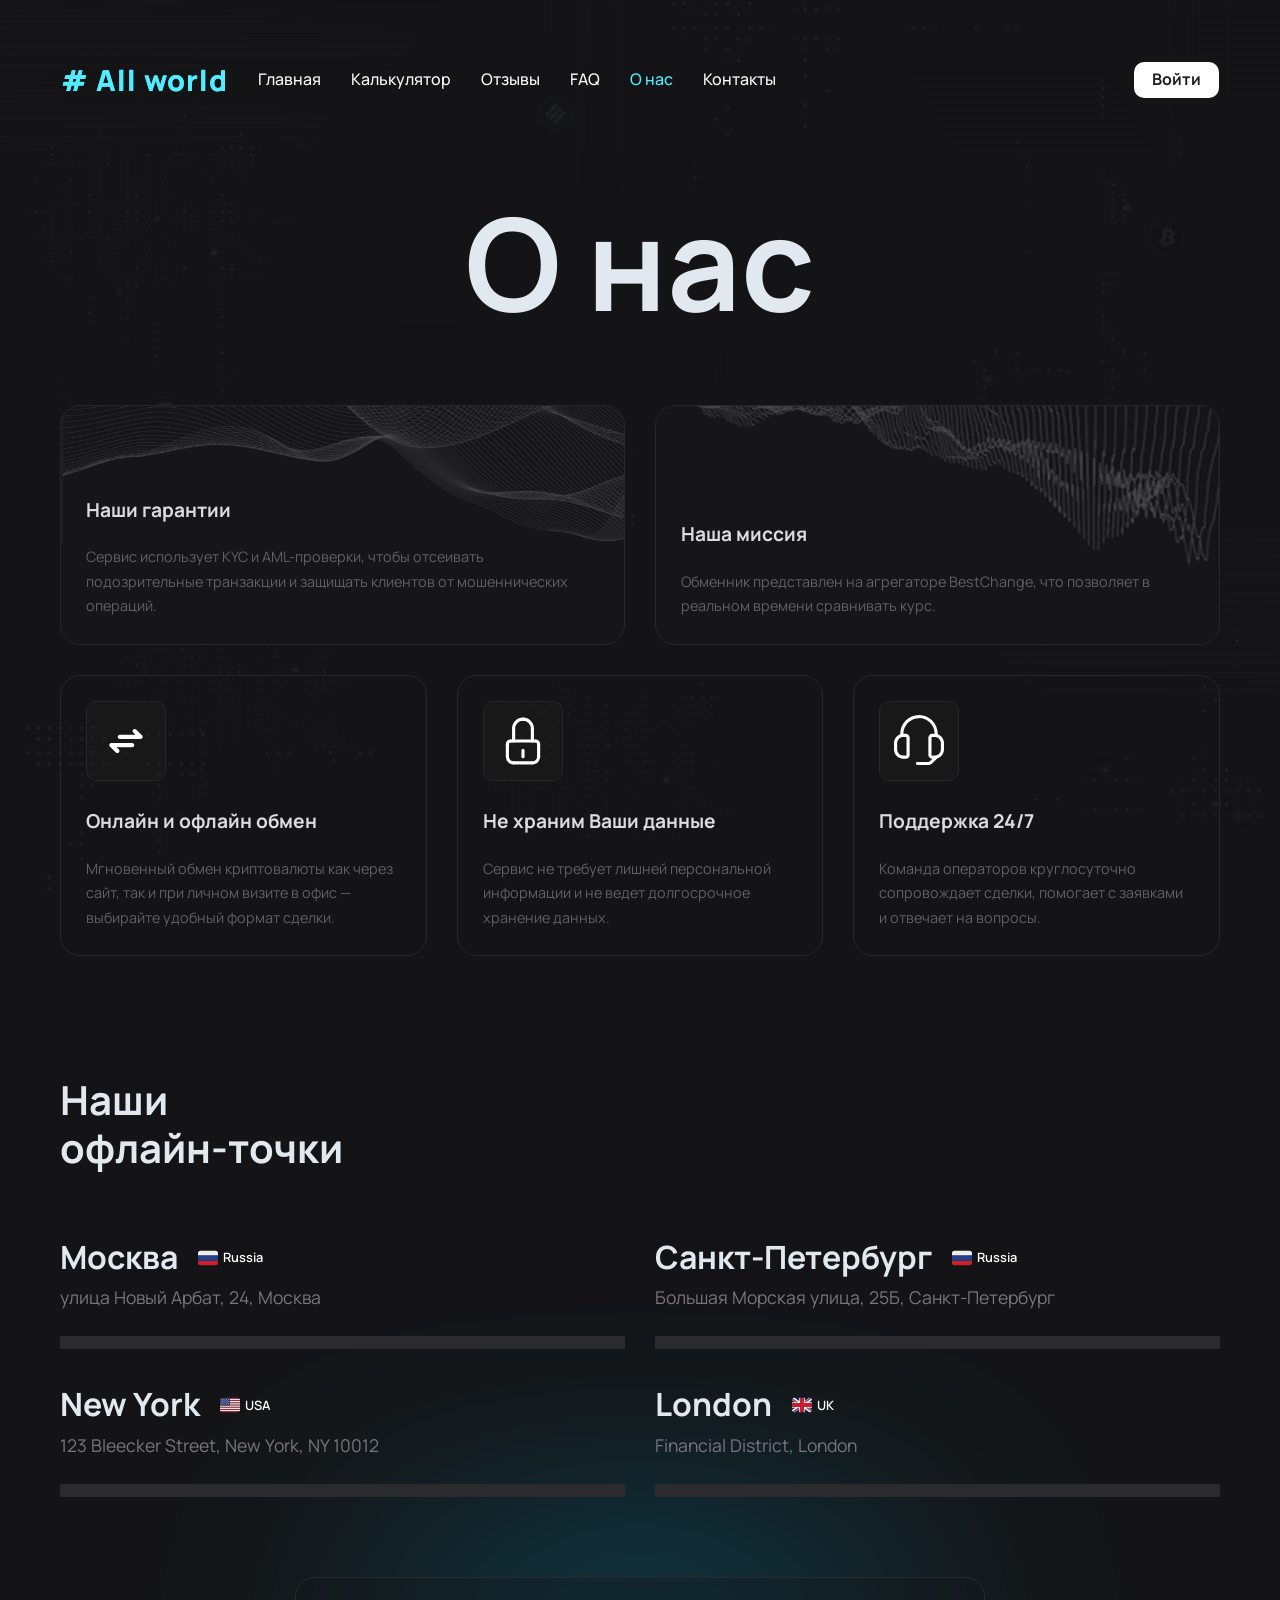
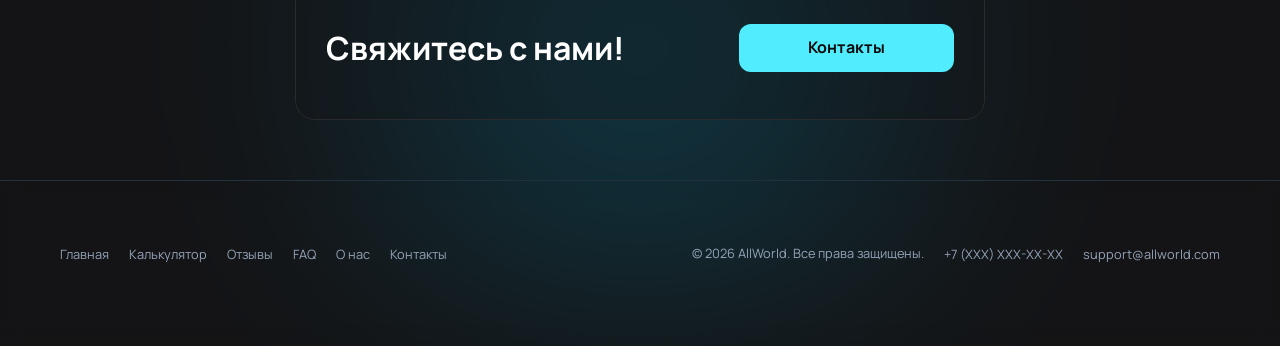
==== commit 796e355f: "add files" ====
--- a/about.html
+++ b/about.html
@@ -9,7 +9,7 @@
     <link href="https://fonts.googleapis.com/css2?family=Manrope:wght@200..800&display=swap" rel="stylesheet">
     <link rel="stylesheet" href="css/main.css">
     <link rel="stylesheet" href="https://cdnjs.cloudflare.com/ajax/libs/font-awesome/6.4.0/css/all.min.css">
-    <link rel="stylesheet" href="./about_files/swiper-bundle.min.css">
+    <link rel="stylesheet" href="css/swiper-bundle.min.css">
 <style>
         .animate {
             animation: fadeInUp 0.8s ease forwards;
@@ -284,8 +284,8 @@
 </footer>
 <div class="footer-effect"></div>
 
-<script src="./about_files/swiper-bundle.min.js"></script>
-<script src="./about_files/script.js"></script>
+<script src="js/swiper-bundle.min.js"></script>
+<script src="js/script.js"></script>
 <script>
 </script>
 
--- a/css/main.css
+++ b/css/main.css
@@ -243,14 +243,14 @@
 
 /* Герой-секция */
 .hero {
-    padding: 150px 0 80px;
+    padding: 40px 0 40px;
     text-align: center;
     position: relative;
     z-index: 1;
 }
 
 .hero-content h2 {
-    font-size: 4rem;
+    font-size: 4.2rem;
     margin-bottom: 40px;
     background-clip: text;
     color: #E2E2E2;
@@ -289,6 +289,7 @@
 .exchange {
     position: relative;
     z-index: 1;
+    padding-top: 0;
 }
 
 .exchange-wrapper {
@@ -1434,6 +1435,7 @@
 .reviews{
     padding-bottom: 0;
 }
+
     .header.floating .header-container {
         padding-inline: 0;
     }
@@ -1469,9 +1471,49 @@
 
 /* Стили для страницы отзывов */
 .reviews-grid-section {
-    padding: 60px 0;
-}
-
+    padding: 0;
+}
+.pagination{
+    display: flex;
+    list-style: none;
+
+    justify-content: center;
+    align-items: center;
+    margin-bottom: 80px;
+    gap: 10px;
+}
+.pagination__item{
+    width: 25px;
+    height: 25px;
+    border-radius: 8px;
+    display: flex;
+    justify-content: center;
+    align-items: center;
+    background: #23262F;
+}
+.pagination__item--prev, .pagination__item--next, .pagination__item--more{
+    background: transparent;
+}
+.pagination__item--active{
+    background: #51EDFF;
+}
+
+.pagination__item a{
+    width: 100%;
+    height: 100%;
+    display: flex;
+    align-items: center;
+    justify-content: center;
+    text-decoration: none;
+    font-size: .6rem;
+    color: #E1E2E4;
+}
+.pagination__item--active a, .pagination__item a:hover{
+    color: #234A50;
+}
+.pagination__item:hover{
+    background: #51EDFF;
+}
 .reviews-grid {
     display: grid;
     grid-template-columns: repeat(3, 1fr);
@@ -1480,21 +1522,37 @@
 }
 
 .review-card-tile {
-    background-color: rgba(30, 41, 59, 0.9);
+    background: rgb(22,22, 24, .18);
     border-radius: 20px;
     padding: 30px;
     height: 100%;
     display: flex;
     flex-direction: column;
-    border: 1px solid rgba(81, 237, 255, 0.1);
+    border: 1px solid #242425;
     backdrop-filter: blur(10px);
     -webkit-backdrop-filter: blur(10px);
     transition: all 0.3s ease;
     min-height: 250px;
 }
+.review-rate{
+    width: fit-content;
+    background: rgb(99,99, 99, .1);
+    border: 1px solid #242425;
+    backdrop-filter: blur(10px);
+    -webkit-backdrop-filter: blur(10px);
+    padding: 15px;
+    border-radius: 10px;
+    margin: 0 auto;
+    display: flex;
+    gap: 20px;
+}
+.review-rate span{
+    color: #51edff;
+    font-weight: 500;
+}
 
 .review-card-tile:hover {
-    border-color: rgba(81, 237, 255, 0.3);
+
     transform: translateY(-5px);
     box-shadow: 0 15px 40px rgba(0, 0, 0, 0.3);
 }
@@ -1505,29 +1563,28 @@
 }
 
 .review-card-tile .review-content p {
-    font-size: 1.1rem;
+    font-size: 1rem;
     line-height: 1.6;
     color: #e2e8f0;
-    font-style: italic;
 }
 
 .review-card-tile .review-author {
     display: flex;
     justify-content: space-between;
     align-items: center;
-    padding-top: 20px;
-    border-top: 1px solid rgba(255, 255, 255, 0.1);
+
 }
 
 .review-card-tile .author-name {
-    font-size: 1.1rem;
+    font-size: .8rem;
     font-weight: 600;
-    color: #51edff;
+    color: #909091;
 }
 
 .review-card-tile .review-date {
     font-size: 0.9rem;
-    color: #94a3b8;
+    color: #909091;
+    display: none;
 }
 
 .add-review-section {
@@ -1593,7 +1650,7 @@
 
 /* Стили для страницы "О нас" */
 .about-content {
-    padding: 60px 0;
+    padding: 0 0 60px;
 }
 
 .about-grid {
@@ -1872,6 +1929,9 @@
         padding: 14px 40px;
         font-size: 1.1rem;
     }
+    .hero-content h1{
+        font-size: 2.5rem!important;
+    }
 }
 
 @media (max-width: 480px) {
@@ -1900,7 +1960,7 @@
 
 /* Стили для страницы FAQ */
 .faq-section {
-    padding: 60px 0;
+    padding: 0 0 60px;
 }
 
 /* Категории FAQ */
@@ -1936,7 +1996,6 @@
     background: #51edff;
     color: #0a0a0a;
     border-color: transparent;
-    box-shadow: 0 4px 15px rgba(81, 237, 255, 0.3);
 }
 
 /* Аккордеон FAQ */
@@ -2235,7 +2294,7 @@
     margin-bottom: 10px;
 }
 .hero-content h1{
-    font-size: 5rem;
+    font-size: 8rem;
 }
 
 .hours-type {
@@ -2531,46 +2590,47 @@
     display: flex;
     align-items: center;
     gap: 15px;
+    margin-left: auto;
 }
 
 .user-profile {
     display: flex;
     align-items: center;
     gap: 10px;
+    background-color: #161618;
+    padding: 5px 15px;
     text-decoration: none;
-    padding: 5px 15px 5px 5px;
-    background-color: rgba(81, 237, 255, 0.1);
-    border-radius: 30px;
-    border: 1px solid rgba(81, 237, 255, 0.2);
+    border-radius: 20px;
+    text-align: left;
+    backdrop-filter: blur(10px);
+    -webkit-backdrop-filter: blur(10px);
+    border: 1px solid #272729;
     transition: all 0.3s ease;
-}
-
-.user-profile:hover {
-    background-color: rgba(81, 237, 255, 0.15);
-    border-color: rgba(81, 237, 255, 0.4);
-}
+
+}
+
 
 .user-avatar, .user-avatar-placeholder {
-    width: 35px;
-    height: 35px;
+    width: 30px;
+    height: 30px;
     border-radius: 50%;
     object-fit: cover;
 }
 
 .user-avatar-placeholder {
-    background: linear-gradient(135deg, #51edff, #2ad4ff);
+    background:  #51edff;
     color: #0a0a0a;
     display: flex;
     align-items: center;
     justify-content: center;
     font-weight: 700;
-    font-size: 14px;
+    font-size: .8rem;
 }
 
 .user-name {
     color: #e2e8f0;
     font-weight: 500;
-    font-size: 0.95rem;
+    font-size: 0.8rem;
 }
 
 .logout-icon {
@@ -2604,4 +2664,323 @@
 
 .login-btn:hover {
     text-decoration: none;
+}
+
+.order-section {
+    padding: 0 0 60px;
+    min-height: 60vh;
+}
+.hero-subtitle{
+    font-size: 1.5rem;
+}
+.order-wrapper {
+    max-width: 800px;
+    margin: 0 auto;
+}
+
+.order-card {
+    background-color: #1616185e;
+    border-radius: 20px;
+    padding: 40px;
+    border: 1px solid #272729;
+    backdrop-filter: blur(10px);
+    margin-bottom: 30px;
+}
+
+.order-header {
+    display: flex;
+    justify-content: space-between;
+    align-items: center;
+    margin-bottom: 30px;
+    padding-bottom: 0;
+}
+
+.order-status-badge {
+    padding: 8px 16px;
+    border-radius: 20px;
+    font-size: 0.9rem;
+    font-weight: 600;
+}
+
+.status-new {
+    background-color: rgba(81, 237, 255, 0.1);
+    color: #51edff;
+}
+
+.status-processing {
+    background-color: rgba(255, 193, 7, 0.1);
+    color: #ffc107;
+}
+
+.status-completed {
+    background-color: rgba(16, 185, 129, 0.1);
+    color: #10b981;
+}
+
+.status-cancelled {
+    background-color: rgba(239, 68, 68, 0.1);
+    color: #ef4444;
+}
+
+.order-date {
+    color: #94a3b8;
+    font-size: 0.95rem;
+}
+
+.order-exchange-box {
+    display: flex;
+    justify-content: space-between;
+    align-items: center;
+    background-color:#1F1F21;
+    border-radius: 12px;
+    padding: 30px;
+    margin-bottom: 30px;
+}
+
+.exchange-direction {
+    flex: 1;
+    text-align: center;
+}
+
+.direction-label {
+    color: #6D6D6D;
+    font-size: 0.95rem;
+    margin-bottom: 10px;
+}
+
+.direction-amount {
+    font-size: 1.8rem;
+    font-weight: 700;
+    color: #fff;
+}
+
+.currency-code {
+    font-size: 1.2rem;
+    color: #6D6D6D;
+    margin-left: 5px;
+}
+
+.exchange-arrow-icon {
+    padding: 0 30px;
+    color: #fff;
+    font-size: 2rem;
+}
+
+.order-info-grid {
+    display: grid;
+    grid-template-columns: 1fr 1fr;
+    gap: 20px;
+    margin-bottom: 30px;
+}
+
+.info-item {
+    background-color: #1F1F21;
+    border-radius: 12px;
+    padding: 20px;
+}
+
+.info-label {
+    color: #6D6D6D;
+    font-size: 0.9rem;
+    margin-bottom: 10px;
+}
+
+.info-value {
+    font-size: 1.2rem;
+    font-weight: 600;
+    color: #e2e8f0;
+}
+
+.order-actions {
+    display: flex;
+    gap: 20px;
+    margin-bottom: 30px;
+}
+
+.order-action-btn {
+    flex: 1;
+    padding: 18px 30px;
+    border: none;
+    border-radius: 12px;
+    font-size: 1.1rem;
+    font-weight: 600;
+    cursor: pointer;
+    display: flex;
+    align-items: center;
+    justify-content: center;
+    gap: 10px;
+    transition: all 0.3s ease;
+}
+
+.order-action-btn.primary {
+    background: #51edff;
+    color: #0a0a0a;
+}
+
+.order-action-btn.primary:hover {
+    transform: translateY(-3px);
+    box-shadow: 0 10px 30px rgba(81, 237, 255, 0.4);
+}
+
+.order-action-btn.secondary {
+    background-color: rgba(239, 68, 68, 0.1);
+    color: #ef4444;
+    border: 1px solid rgba(239, 68, 68, 0.3);
+}
+
+.order-action-btn.secondary:hover {
+    background-color: rgba(239, 68, 68, 0.2);
+    transform: translateY(-3px);
+}
+
+.order-info-message {
+    display: flex;
+    align-items: center;
+    gap: 15px;
+    backdrop-filter: blur(10px);
+    -webkit-backdrop-filter: blur(10px);
+    border: 1px solid #28282A;
+    background-color: rgba(21, 21, 23, 0.6);
+    border-radius: 20px;
+    padding: 20px;
+}
+
+.order-info-message i {
+    color: #6D6D6D;
+    font-size: 1.5rem;
+}
+
+.order-info-message p {
+    color: #6D6D6D;
+    line-height: 1.5;
+}
+
+.order-details-card {
+    background-color: #1616185e;
+    border-radius: 20px;
+    padding: 40px;
+    border: 1px solid #272729;
+    backdrop-filter: blur(10px);
+}
+
+.order-details-card h3 {
+    font-size: 1.5rem;
+    color: #e2e8f0;
+    margin-bottom: 10px;
+}
+
+.order-details-card p {
+    color: #6D6D6D;
+    margin-bottom: 25px;
+}
+
+.payment-details {
+    background-color: rgb(31 ,31 ,33);
+    border-radius: 12px;
+    padding: 20px;
+    margin-bottom: 25px;
+}
+
+.detail-row {
+    display: flex;
+    padding: 12px 0;
+    border-bottom: 1px solid rgba(255, 255, 255, 0.05);
+}
+
+.detail-row:last-child {
+    border-bottom: none;
+}
+
+.detail-label {
+    width: 120px;
+    color: #6D6D6D;
+    font-size: 0.95rem;
+}
+
+.detail-value {
+    flex: 1;
+    color: #e2e8f0;
+    font-weight: 500;
+}
+
+.copy-details-btn {
+    width: 100%;
+    padding: 15px;
+    background: transparent;
+    color: #51edff;
+    border: 1px solid rgb(81, 237, 255);
+    border-radius: 12px;
+    font-size: 1rem;
+    font-weight: 600;
+    cursor: pointer;
+    display: flex;
+    height: 48px;
+    align-items: center;
+    justify-content: center;
+    gap: 10px;
+    transition: all 0.3s ease;
+}
+
+.copy-details-btn:hover {
+    background-color: rgba(81, 237, 255, 1);
+    border-color: #51edff;
+    transform: translateY(-2px);
+    color: #0a0a0a;
+}
+
+@media (max-width: 768px) {
+    .order-card {
+        padding: 30px 20px;
+    }
+
+    .order-exchange-box {
+        flex-direction: column;
+        gap: 20px;
+        padding: 20px;
+    }
+
+    .exchange-arrow-icon {
+        transform: rotate(90deg);
+    }
+
+    .order-info-grid {
+        grid-template-columns: 1fr;
+    }
+
+    .order-actions {
+        flex-direction: column;
+    }
+
+    .order-header {
+        flex-direction: column;
+        gap: 15px;
+        align-items: flex-start;
+    }
+
+    .detail-row {
+        flex-direction: column;
+        gap: 5px;
+    }
+
+    .detail-label {
+        width: 100%;
+    }
+}
+
+@media (max-width: 480px) {
+    .order-card {
+        padding: 25px 15px;
+    }
+
+    .direction-amount {
+        font-size: 1.4rem;
+    }
+
+    .currency-code {
+        font-size: 1rem;
+    }
+
+    .order-details-card {
+        padding: 30px 20px;
+    }
 }
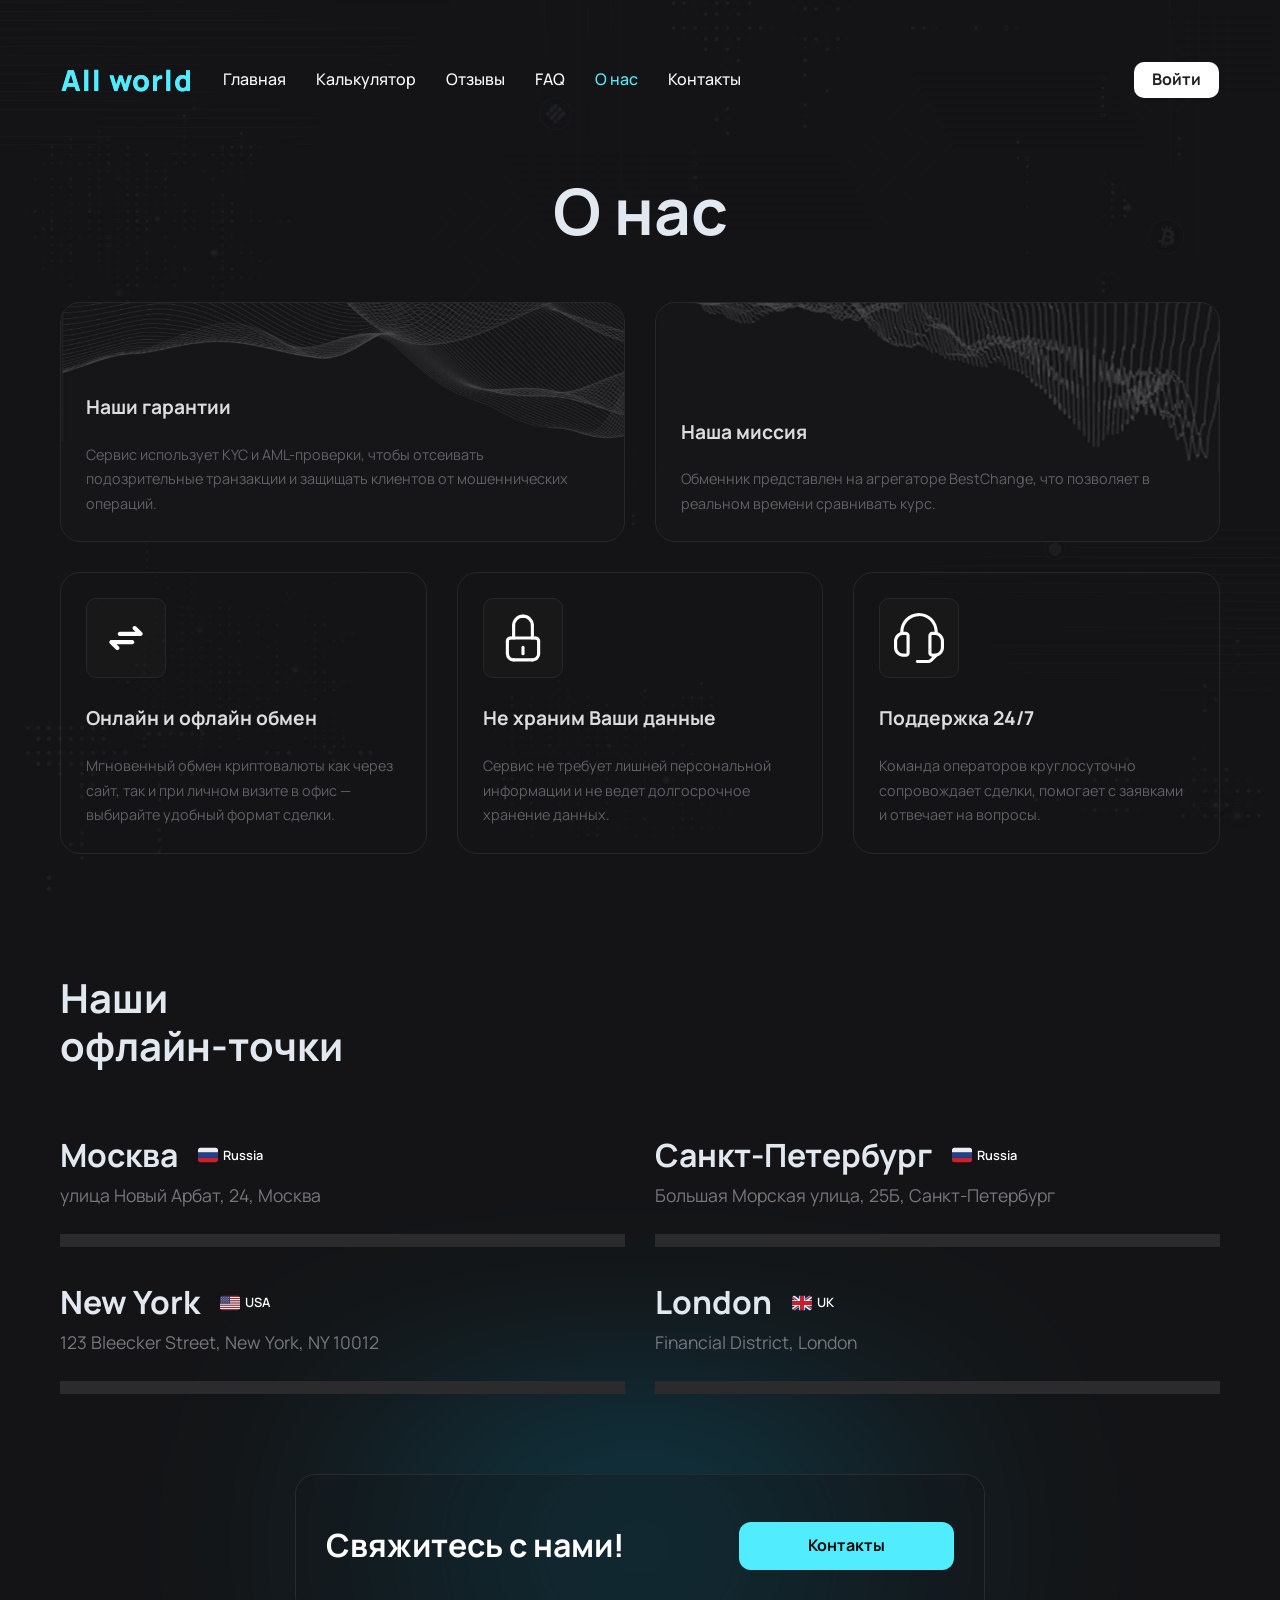
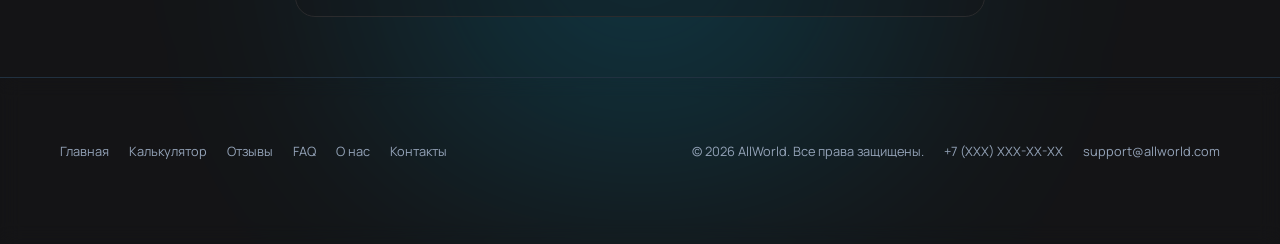
==== commit 7e1ff773: "add files" ====
--- a/about.html
+++ b/about.html
@@ -48,7 +48,7 @@
             <div class="header-content">
             <div class="logo">
                 <a href="https://allworld.onedaycrm.ru/index">
-                    <h1># All world</h1>
+                    <h1>All world</h1>
                 </a>
             </div>
             
--- a/css/main.css
+++ b/css/main.css
@@ -2195,9 +2195,18 @@
     }
 
     .faq-question h3 {
-        font-size: 1.1rem;
-    }
-
+        font-size: 1rem;
+    }
+    .form-group.half{
+        width: 100%;
+    }
+    .form-row     .form-group{
+        width: 100%;
+    }
+
+    .form-group{
+        width: 100% !important;
+    }
     .faq-answer p {
         padding: 0 20px 18px;
     }
@@ -2213,11 +2222,14 @@
     .faq-contact-content p {
         font-size: 1rem;
     }
+    body .contact-link, body .hours-time{
+        font-size: 1.5rem;
+    }
 }
 
 /* Стили для страницы контактов */
 .contacts-section {
-    padding: 60px 0;
+    padding: 0 0 60px;
 }
 
 .contacts-wrapper {
@@ -2294,7 +2306,7 @@
     margin-bottom: 10px;
 }
 .hero-content h1{
-    font-size: 8rem;
+    font-size: 4rem;
 }
 
 .hours-type {
@@ -2518,6 +2530,19 @@
 }
 
 @media (max-width: 768px) {
+    .about-card{
+        width: 100%;
+    }
+    .hero{
+        padding-top: 40px;
+    }
+    .contact-content{
+        flex-direction: column;
+      gap: 40px;
+    }
+    .about-grid{
+        flex-wrap: wrap;
+    }
     .contact-cards {
         grid-template-columns: 1fr;
     }
